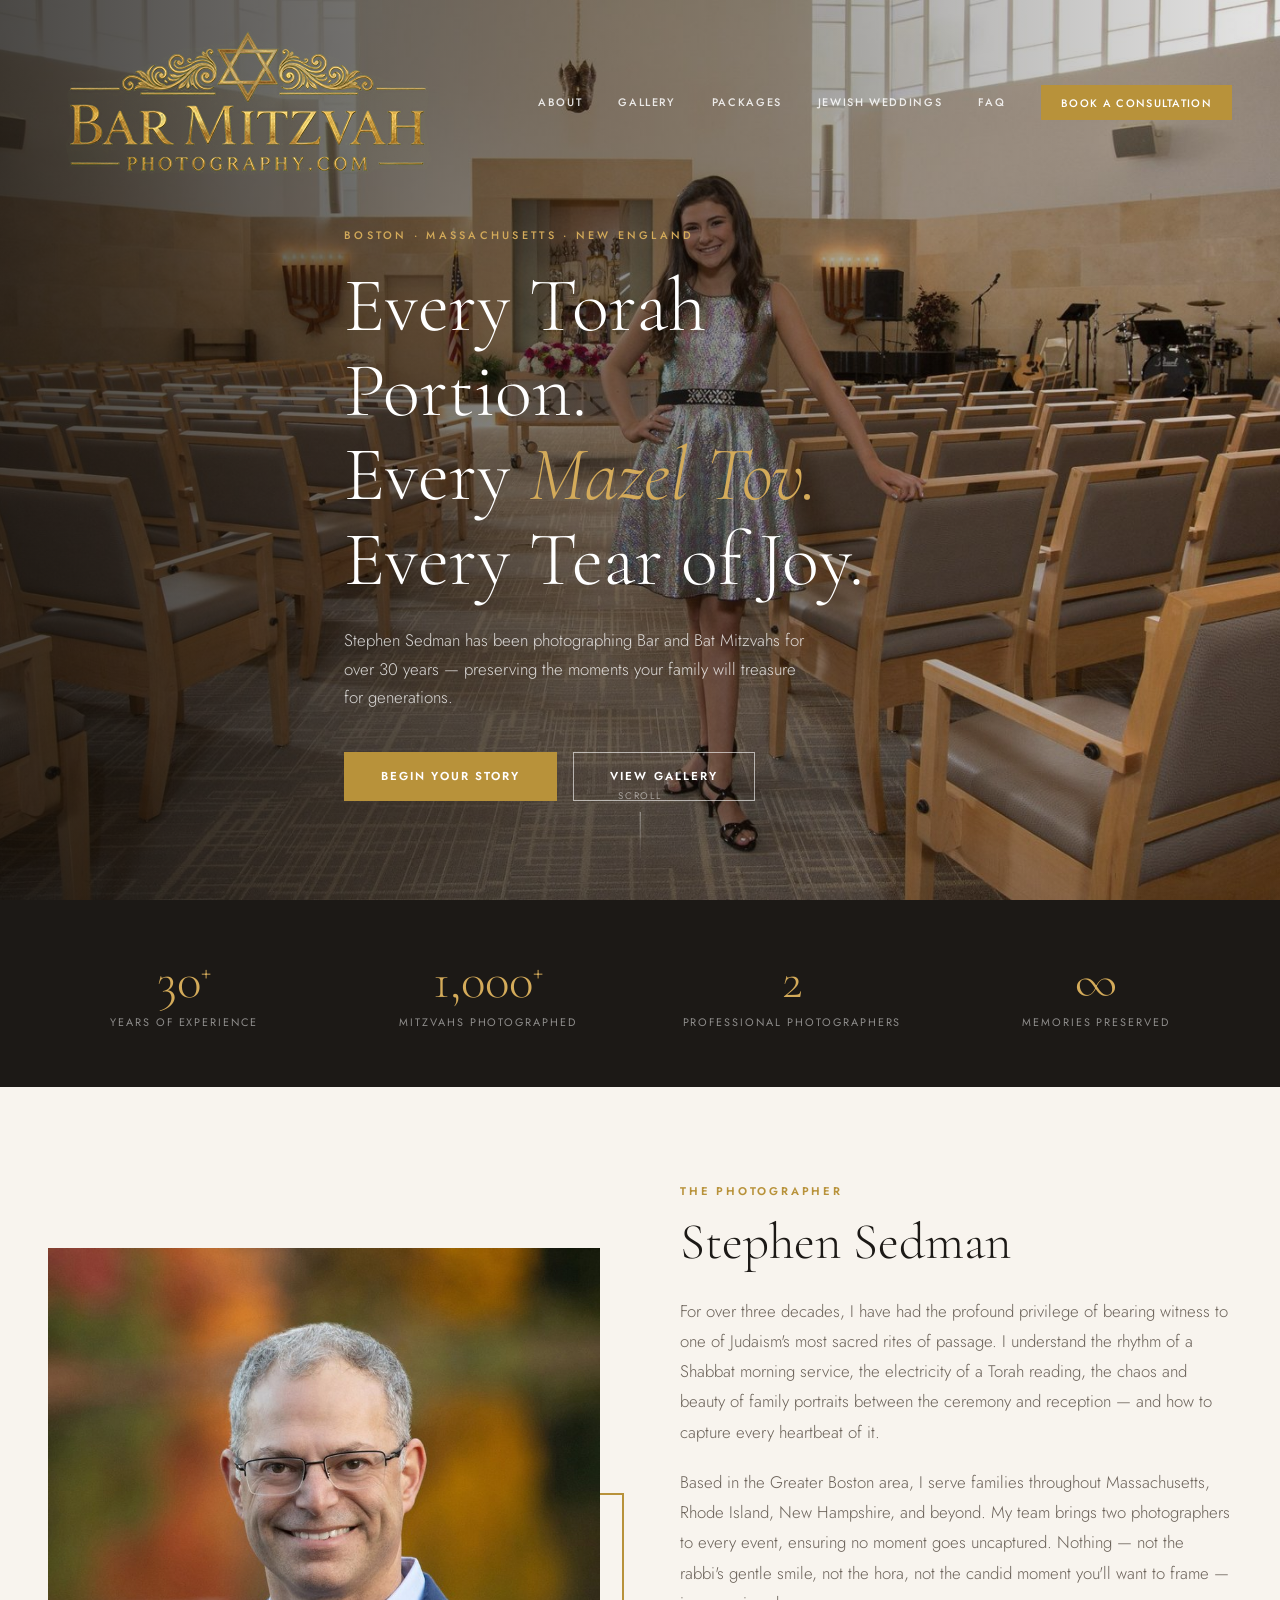
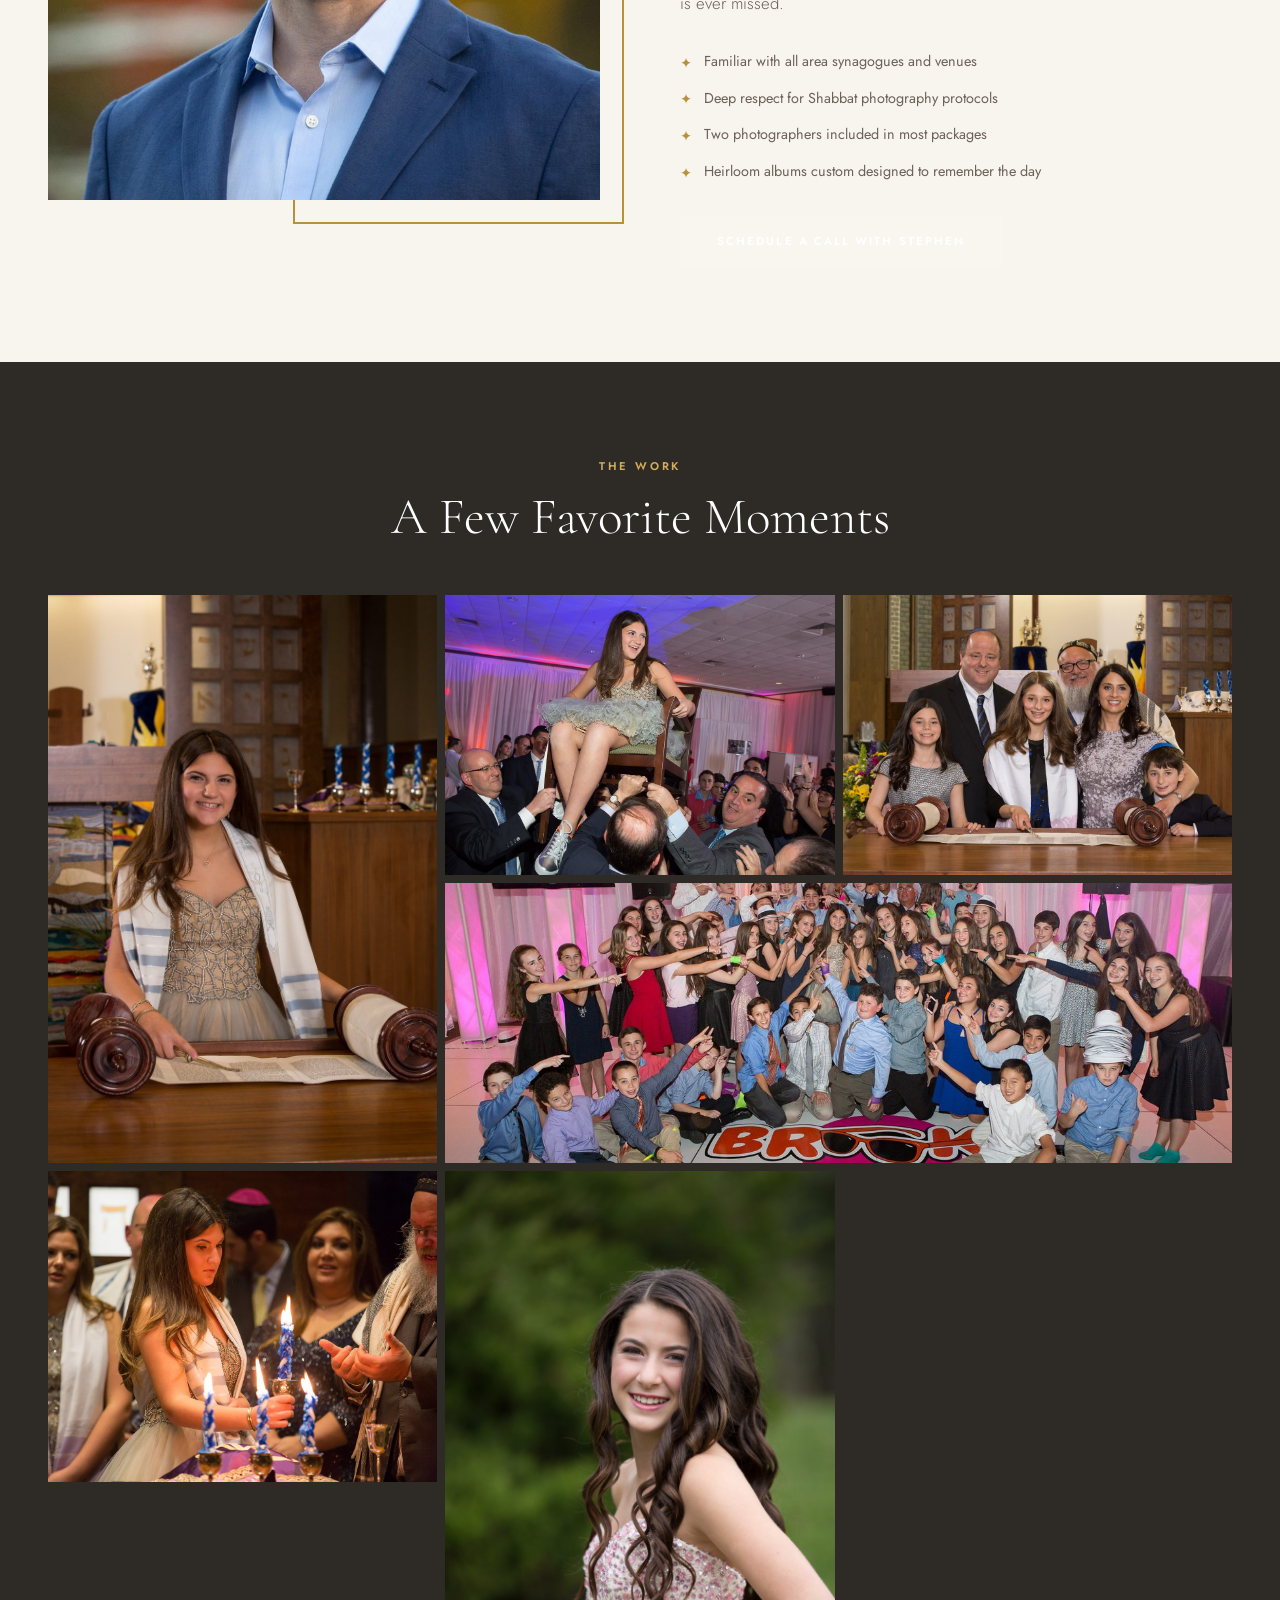
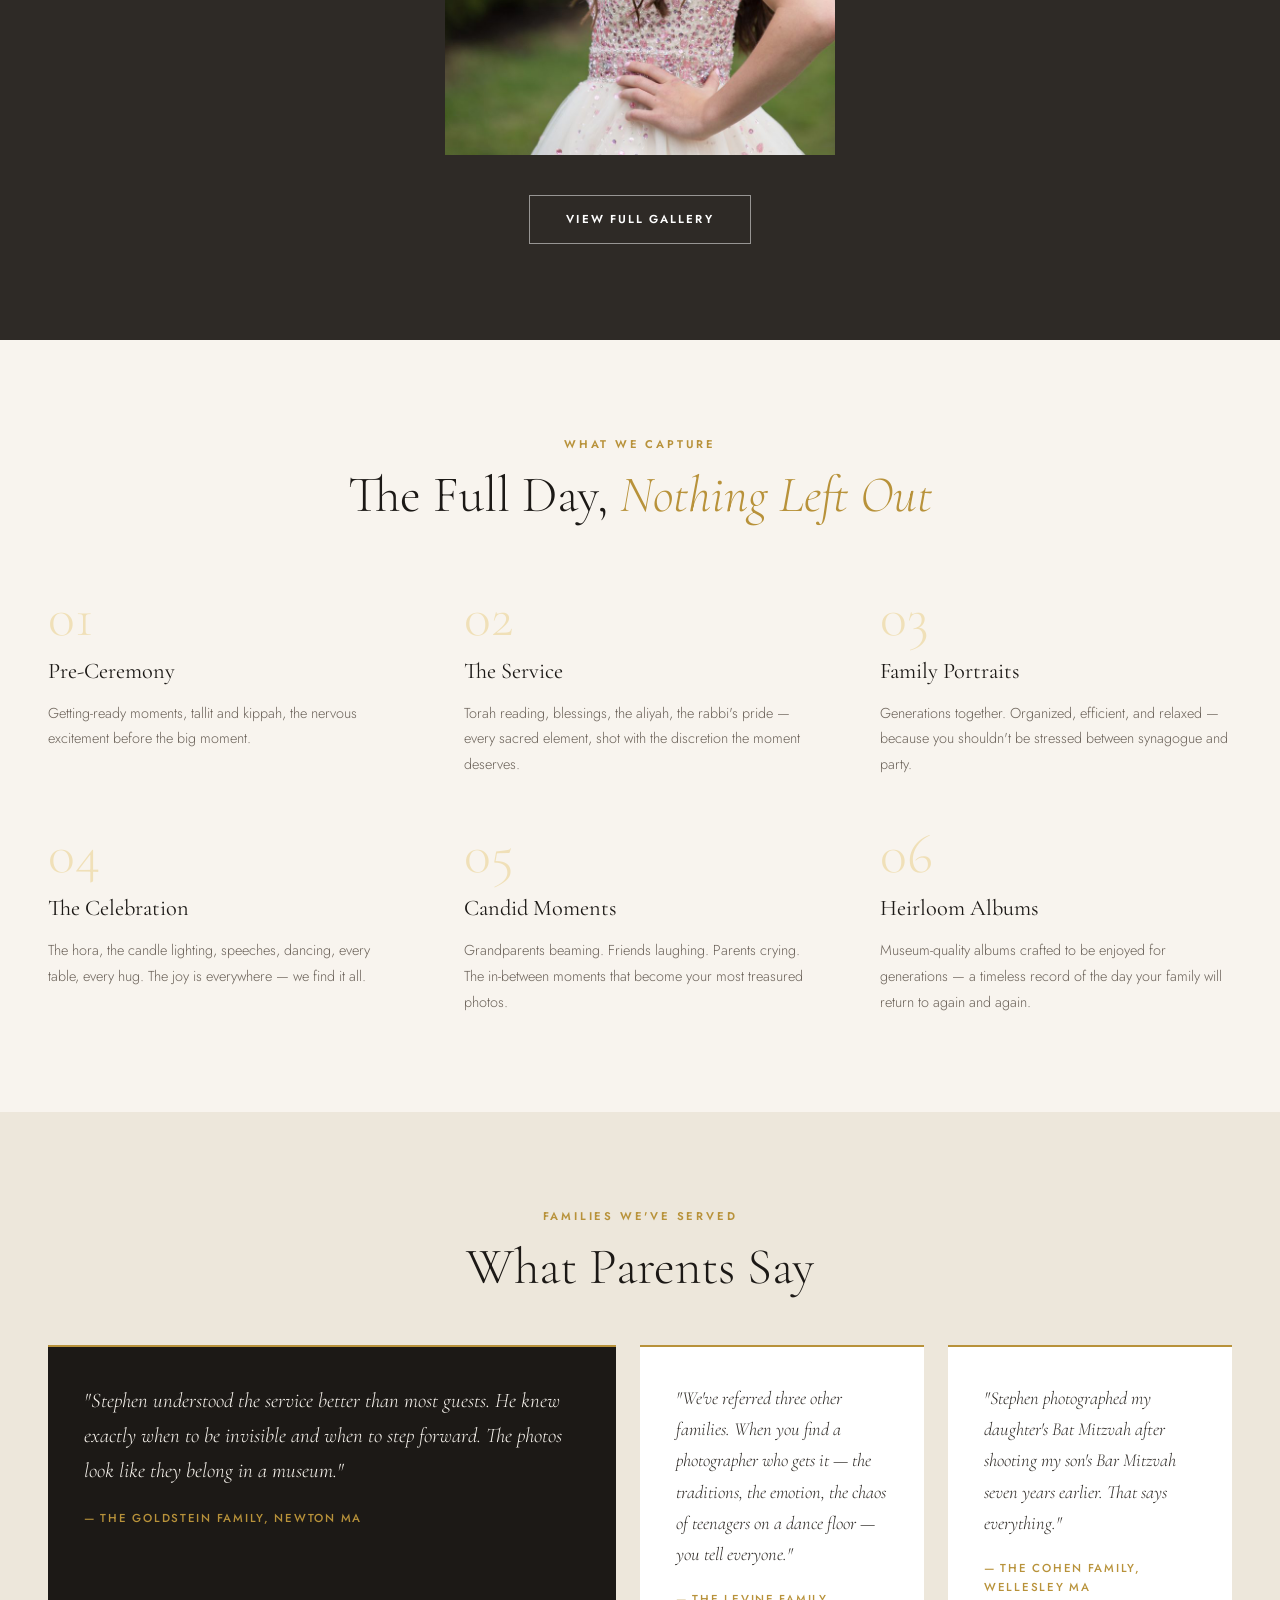
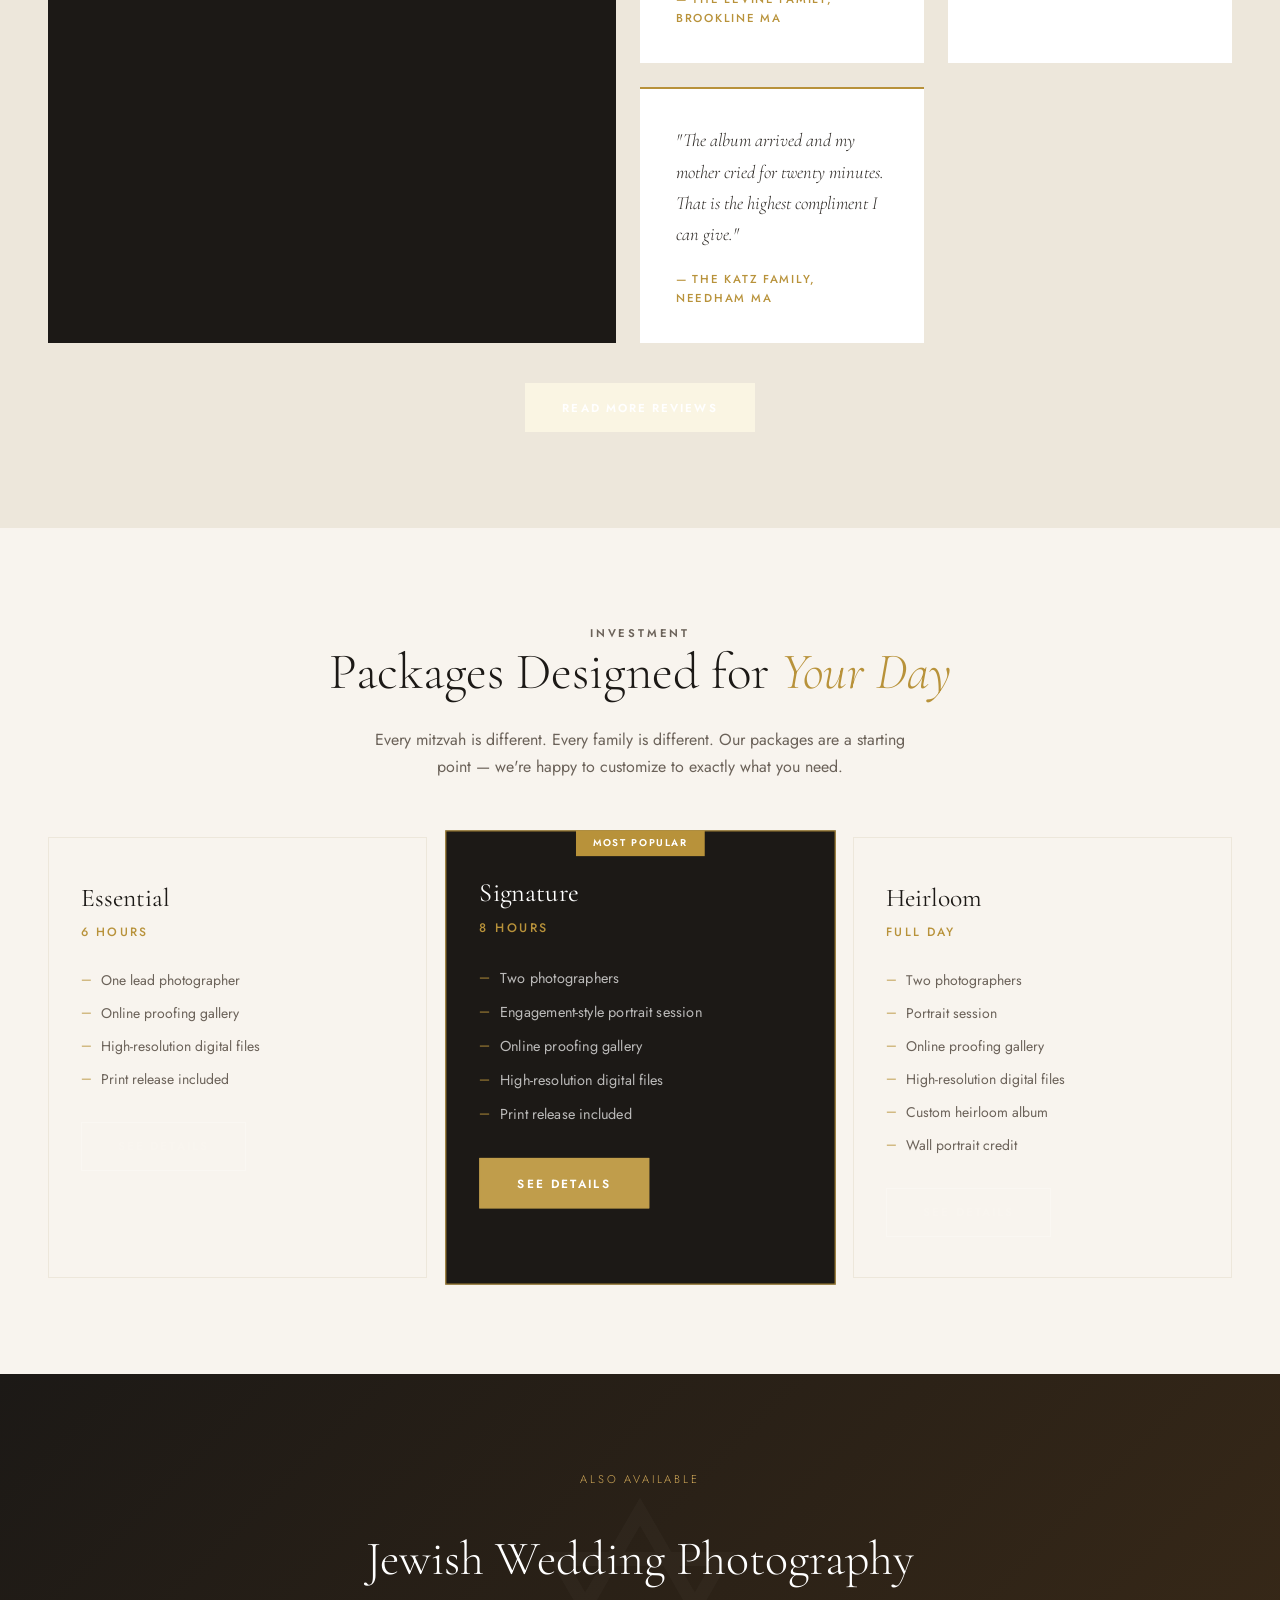
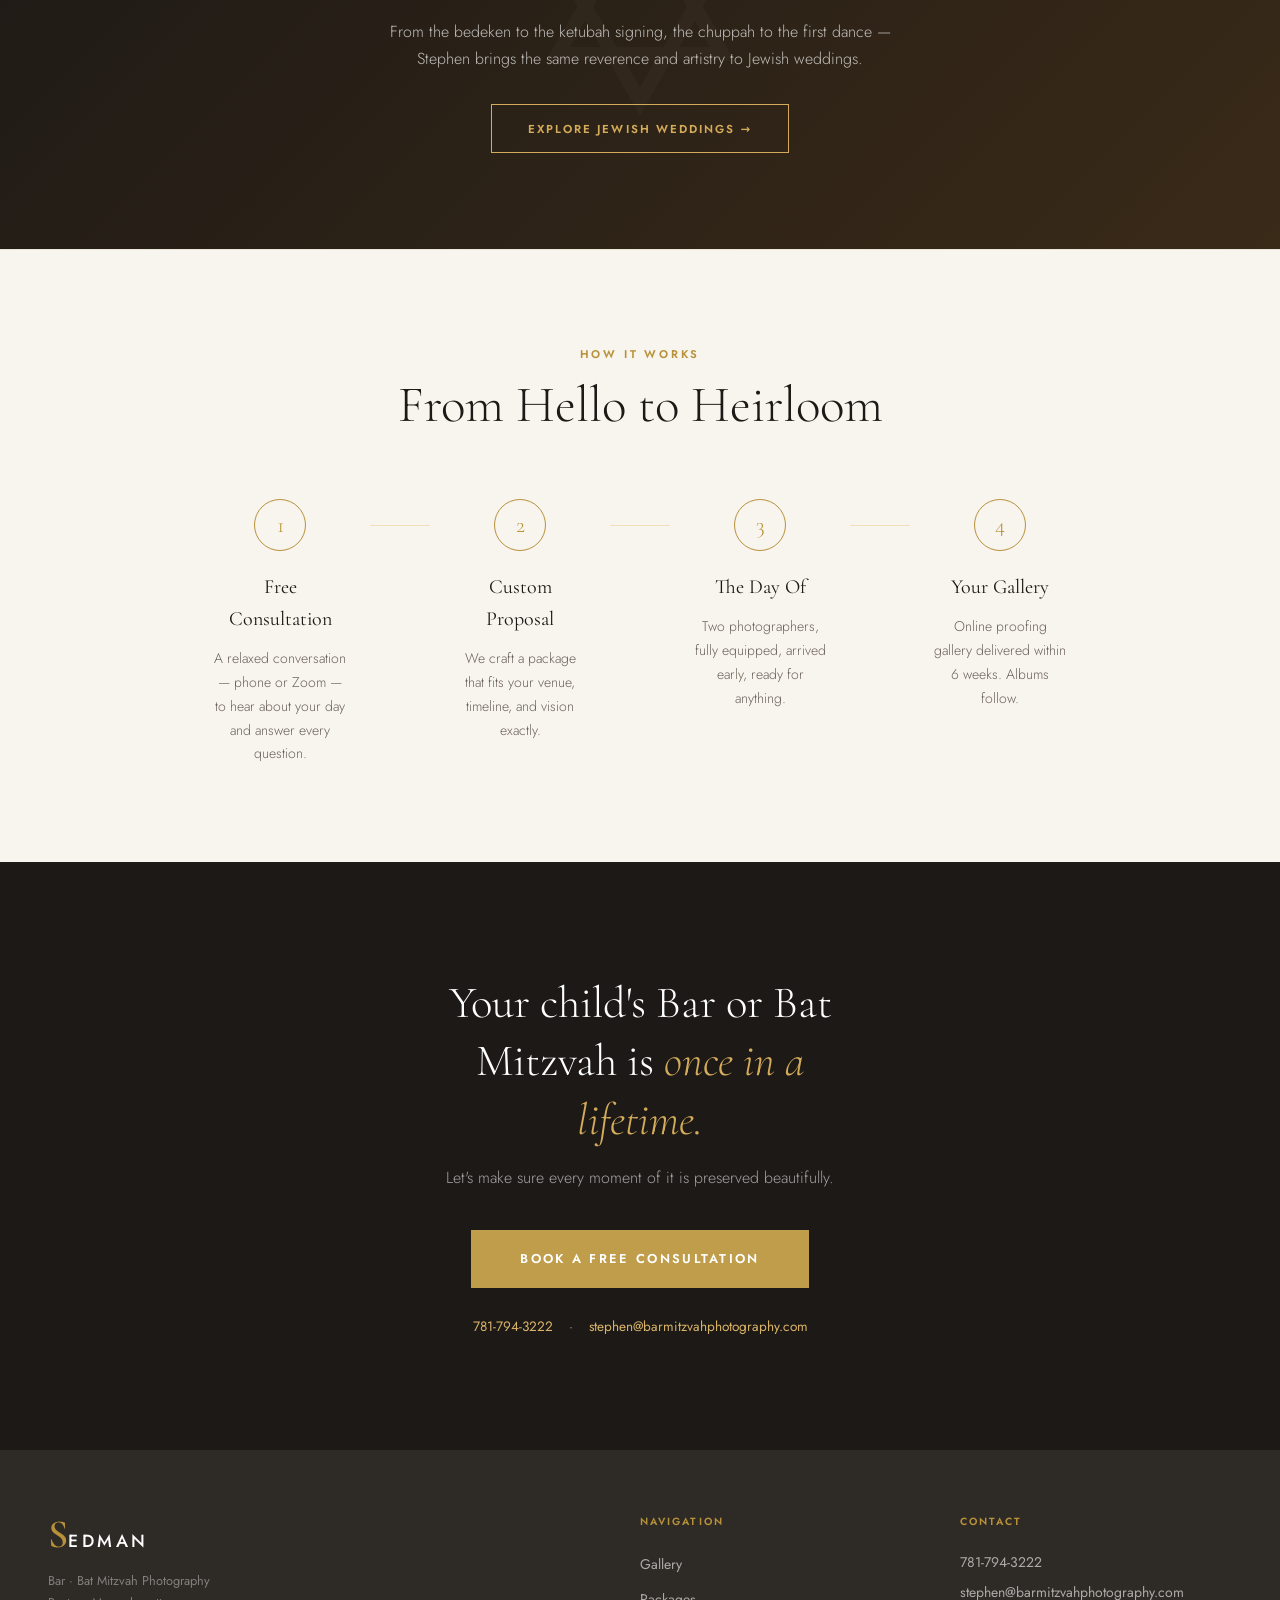
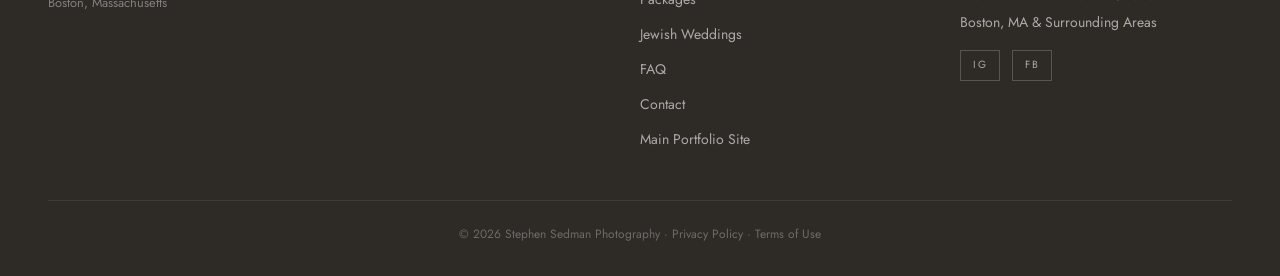
==== index.html @ 4443f8fd "Remove Mitzvah + Wedding package mention" ====
<!DOCTYPE html>
<html lang="en">
<head>
  <meta charset="UTF-8" />
  <meta name="viewport" content="width=device-width, initial-scale=1.0" />
  <title>Bar & Bat Mitzvah Photographer Boston | Sedman Photography</title>
  <meta name="description" content="Award-winning Bar & Bat Mitzvah photographer serving Boston, MA and surrounding areas. 30+ years of experience capturing your family's most sacred milestone." />
  <link rel="preconnect" href="https://fonts.googleapis.com" />
  <link rel="preconnect" href="https://fonts.gstatic.com" crossorigin />
  <link href="https://fonts.googleapis.com/css2?family=Cormorant+Garamond:ital,wght@0,300;0,400;0,600;1,300;1,400&family=Jost:wght@300;400;500;600&display=swap" rel="stylesheet" />
  <link rel="stylesheet" href="styles/main.css" />
</head>
<body>

  <!-- NAV -->
  <nav class="nav" id="nav">
    <a href="/" class="nav-logo">
      <img src="public/images/logo.png" alt="Bar Mitzvah Photography" class="nav-logo-img" />
    </a>
    <button class="nav-toggle" id="navToggle" aria-label="Menu">
      <span></span><span></span><span></span>
    </button>
    <ul class="nav-links" id="navLinks">
      <li><a href="#about">About</a></li>
      <li><a href="gallery.html">Gallery</a></li>
      <li><a href="packages.html">Packages</a></li>
      <li><a href="jewish-weddings.html">Jewish Weddings</a></li>
      <li><a href="faq.html">FAQ</a></li>
      <li><a href="contact.html" class="nav-cta">Book a Consultation</a></li>
    </ul>
  </nav>

  <!-- HERO -->
  <header class="hero">
    <div class="hero-bg">
      <div class="hero-overlay"></div>
      <!-- Placeholder for hero image — swap with actual photography -->
      <img src="public/images/hero.jpg" alt="Bar Mitzvah Photography" style="width:100%;height:100%;object-fit:cover;object-position:center top;position:absolute;top:0;left:0;" />
    </div>
    <div class="hero-content">
      <p class="hero-eyebrow">Boston · Massachusetts · New England</p>
      <h1 class="hero-headline">
        Every Torah Portion.<br />
        Every <em>Mazel Tov.</em><br />
        Every Tear of Joy.
      </h1>
      <p class="hero-sub">Stephen Sedman has been photographing Bar and Bat Mitzvahs for over 30 years — preserving the moments your family will treasure for generations.</p>
      <div class="hero-ctas">
        <a href="contact.html" class="btn btn-primary">Begin Your Story</a>
        <a href="gallery.html" class="btn btn-ghost">View Gallery</a>
      </div>
    </div>
    <div class="hero-scroll">
      <span>Scroll</span>
      <div class="hero-scroll-line"></div>
    </div>
  </header>

  <!-- INTRO STATS -->
  <section class="stats">
    <div class="stats-grid">
      <div class="stat">
        <span class="stat-num">30<sup>+</sup></span>
        <span class="stat-label">Years of Experience</span>
      </div>
      <div class="stat">
        <span class="stat-num">1,000<sup>+</sup></span>
        <span class="stat-label">Mitzvahs Photographed</span>
      </div>
      <div class="stat">
        <span class="stat-num">2</span>
        <span class="stat-label">Professional Photographers</span>
      </div>
      <div class="stat">
        <span class="stat-num">∞</span>
        <span class="stat-label">Memories Preserved</span>
      </div>
    </div>
  </section>

  <!-- ABOUT STEPHEN -->
  <section class="about" id="about">
    <div class="about-image">
      <div class="about-img-box">
        <!-- Replace with real portrait of Stephen -->
        <img src="public/images/stephen.jpg" alt="Stephen Sedman" style="width:100%;height:100%;object-fit:cover;" />
        <div class="about-img-accent"></div>
      </div>
    </div>
    <div class="about-text">
      <p class="section-eyebrow">The Photographer</p>
      <h2 class="section-title">Stephen Sedman</h2>
      <p class="about-body">For over three decades, I have had the profound privilege of bearing witness to one of Judaism's most sacred rites of passage. I understand the rhythm of a Shabbat morning service, the electricity of a Torah reading, the chaos and beauty of family portraits between the ceremony and reception — and how to capture every heartbeat of it.</p>
      <p class="about-body">Based in the Greater Boston area, I serve families throughout Massachusetts, Rhode Island, New Hampshire, and beyond. My team brings two photographers to every event, ensuring no moment goes uncaptured. Nothing — not the rabbi's gentle smile, not the hora, not the candid moment you'll want to frame — is ever missed.</p>
      <div class="about-credentials">
        <div class="credential">
          <span class="cred-icon">✦</span>
          <span>Familiar with all area synagogues and venues</span>
        </div>
        <div class="credential">
          <span class="cred-icon">✦</span>
          <span>Deep respect for Shabbat photography protocols</span>
        </div>
        <div class="credential">
          <span class="cred-icon">✦</span>
          <span>Two photographers included in most packages</span>
        </div>
        <div class="credential">
          <span class="cred-icon">✦</span>
          <span>Heirloom albums custom designed to remember the day</span>
        </div>
      </div>
      <a href="contact.html" class="btn btn-dark">Schedule a Call with Stephen</a>
    </div>
  </section>

  <!-- GALLERY PREVIEW -->
  <section class="gallery-preview">
    <div class="gallery-header">
      <p class="section-eyebrow">The Work</p>
      <h2 class="section-title">A Few Favorite Moments</h2>
    </div>
    <div class="gallery-grid">
      <!-- Each cell would have a real photo; these are styled placeholders -->
      <div class="gallery-cell tall">
        <img src="public/images/gallery/bat-mitzvah-torah.jpg" alt="Torah Reading" style="width:100%;height:100%;object-fit:cover">
        <div class="gallery-caption">The Torah Reading</div>
      </div>
      <div class="gallery-cell">
        <img src="public/images/gallery/hora-chair.jpg" alt="The Hora" style="width:100%;height:100%;object-fit:cover">
        <div class="gallery-caption">The Hora</div>
      </div>
      <div class="gallery-cell">
        <img src="public/images/gallery/family-bimah.jpg" alt="Family Portraits" style="width:100%;height:100%;object-fit:cover">
        <div class="gallery-caption">Family Portraits</div>
      </div>
      <div class="gallery-cell wide">
        <img src="public/images/gallery/reception-friends.jpg" alt="The Celebration" style="width:100%;height:100%;object-fit:cover">
        <div class="gallery-caption">The Celebration</div>
      </div>
      <div class="gallery-cell">
        <img src="public/images/gallery/candle-lighting.jpg" alt="Candid Joy" style="width:100%;height:100%;object-fit:cover">
        <div class="gallery-caption">Candid Joy</div>
      </div>
      <div class="gallery-cell tall">
        <img src="public/images/gallery/portrait-bat-mitzvah.jpg" alt="Portrait Session" style="width:100%;height:100%;object-fit:cover">
        <div class="gallery-caption">The Portrait Session</div>
      </div>
    </div>
    <div class="gallery-footer">
      <a href="gallery.html" class="btn btn-outline">View Full Gallery</a>
    </div>
  </section>

  <!-- WHAT WE COVER -->
  <section class="coverage">
    <div class="coverage-intro">
      <p class="section-eyebrow">What We Capture</p>
      <h2 class="section-title">The Full Day, <em>Nothing Left Out</em></h2>
    </div>
    <div class="coverage-grid">
      <div class="coverage-item">
        <div class="coverage-num">01</div>
        <h3>Pre-Ceremony</h3>
        <p>Getting-ready moments, tallit and kippah, the nervous excitement before the big moment.</p>
      </div>
      <div class="coverage-item">
        <div class="coverage-num">02</div>
        <h3>The Service</h3>
        <p>Torah reading, blessings, the aliyah, the rabbi's pride — every sacred element, shot with the discretion the moment deserves.</p>
      </div>
      <div class="coverage-item">
        <div class="coverage-num">03</div>
        <h3>Family Portraits</h3>
        <p>Generations together. Organized, efficient, and relaxed — because you shouldn't be stressed between synagogue and party.</p>
      </div>
      <div class="coverage-item">
        <div class="coverage-num">04</div>
        <h3>The Celebration</h3>
        <p>The hora, the candle lighting, speeches, dancing, every table, every hug. The joy is everywhere — we find it all.</p>
      </div>
      <div class="coverage-item">
        <div class="coverage-num">05</div>
        <h3>Candid Moments</h3>
        <p>Grandparents beaming. Friends laughing. Parents crying. The in-between moments that become your most treasured photos.</p>
      </div>
      <div class="coverage-item">
        <div class="coverage-num">06</div>
        <h3>Heirloom Albums</h3>
        <p>Museum-quality albums crafted to be enjoyed for generations — a timeless record of the day your family will return to again and again.</p>
      </div>
    </div>
  </section>

  <!-- TESTIMONIALS -->
  <section class="testimonials">
    <div class="testimonials-inner">
      <p class="section-eyebrow">Families We've Served</p>
      <h2 class="section-title">What Parents Say</h2>
      <div class="testimonials-grid">
        <blockquote class="testimonial featured">
          <p>"Stephen understood the service better than most guests. He knew exactly when to be invisible and when to step forward. The photos look like they belong in a museum."</p>
          <footer>— The Goldstein Family, Newton MA</footer>
        </blockquote>
        <blockquote class="testimonial">
          <p>"We've referred three other families. When you find a photographer who gets it — the traditions, the emotion, the chaos of teenagers on a dance floor — you tell everyone."</p>
          <footer>— The Levine Family, Brookline MA</footer>
        </blockquote>
        <blockquote class="testimonial">
          <p>"Stephen photographed my daughter's Bat Mitzvah after shooting my son's Bar Mitzvah seven years earlier. That says everything."</p>
          <footer>— The Cohen Family, Wellesley MA</footer>
        </blockquote>
        <blockquote class="testimonial">
          <p>"The album arrived and my mother cried for twenty minutes. That is the highest compliment I can give."</p>
          <footer>— The Katz Family, Needham MA</footer>
        </blockquote>
      </div>
      <a href="contact.html" class="btn btn-primary" style="margin-top:2.5rem">Read More Reviews</a>
    </div>
  </section>

  <!-- PACKAGES TEASER -->
  <section class="packages-teaser">
    <div class="packages-intro">
      <p class="section-eyebrow">Investment</p>
      <h2 class="section-title">Packages Designed for <em>Your Day</em></h2>
      <p>Every mitzvah is different. Every family is different. Our packages are a starting point — we're happy to customize to exactly what you need.</p>
    </div>
    <div class="packages-cards">
      <div class="package-card">
        <div class="pkg-label">Essential</div>
        <div class="pkg-hours">6 Hours</div>
        <ul class="pkg-features">
          <li>One lead photographer</li>
          <li>Online proofing gallery</li>
          <li>High-resolution digital files</li>
          <li>Print release included</li>
        </ul>
        <a href="packages.html" class="btn btn-outline-dark">See Details</a>
      </div>
      <div class="package-card featured">
        <div class="pkg-badge">Most Popular</div>
        <div class="pkg-label">Signature</div>
        <div class="pkg-hours">8 Hours</div>
        <ul class="pkg-features">
          <li>Two photographers</li>
          <li>Engagement-style portrait session</li>
          <li>Online proofing gallery</li>
          <li>High-resolution digital files</li>
          <li>Print release included</li>
        </ul>
        <a href="packages.html" class="btn btn-primary">See Details</a>
      </div>
      <div class="package-card">
        <div class="pkg-label">Heirloom</div>
        <div class="pkg-hours">Full Day</div>
        <ul class="pkg-features">
          <li>Two photographers</li>
          <li>Portrait session</li>
          <li>Online proofing gallery</li>
          <li>High-resolution digital files</li>
          <li>Custom heirloom album</li>
          <li>Wall portrait credit</li>
        </ul>
        <a href="packages.html" class="btn btn-outline-dark">See Details</a>
      </div>
    </div>
  </section>

  <!-- JEWISH WEDDINGS CTA -->
  <section class="jewish-weddings-cta">
    <div class="jw-content">
      <p class="section-eyebrow" style="color: var(--gold-light)">Also Available</p>
      <h2>Jewish Wedding Photography</h2>
      <p>From the bedeken to the ketubah signing, the chuppah to the first dance — Stephen brings the same reverence and artistry to Jewish weddings.</p>
      <a href="jewish-weddings.html" class="btn btn-ghost-gold">Explore Jewish Weddings →</a>
    </div>
  </section>

  <!-- PROCESS -->
  <section class="process">
    <div class="process-intro">
      <p class="section-eyebrow">How It Works</p>
      <h2 class="section-title">From Hello to Heirloom</h2>
    </div>
    <div class="process-steps">
      <div class="process-step">
        <div class="step-num">1</div>
        <h3>Free Consultation</h3>
        <p>A relaxed conversation — phone or Zoom — to hear about your day and answer every question.</p>
      </div>
      <div class="process-line"></div>
      <div class="process-step">
        <div class="step-num">2</div>
        <h3>Custom Proposal</h3>
        <p>We craft a package that fits your venue, timeline, and vision exactly.</p>
      </div>
      <div class="process-line"></div>
      <div class="process-step">
        <div class="step-num">3</div>
        <h3>The Day Of</h3>
        <p>Two photographers, fully equipped, arrived early, ready for anything.</p>
      </div>
      <div class="process-line"></div>
      <div class="process-step">
        <div class="step-num">4</div>
        <h3>Your Gallery</h3>
        <p>Online proofing gallery delivered within 6 weeks. Albums follow.</p>
      </div>
    </div>
  </section>

  <!-- CONTACT CTA -->
  <section class="final-cta">
    <div class="final-cta-inner">
      <h2>Your child's Bar or Bat Mitzvah is <em>once in a lifetime.</em></h2>
      <p>Let's make sure every moment of it is preserved beautifully.</p>
      <a href="contact.html" class="btn btn-primary btn-large">Book a Free Consultation</a>
      <div class="final-contact-info">
        <a href="tel:7817943222">781-794-3222</a>
        <span>·</span>
        <a href="mailto:stephen@barmitzvahphotography.com">stephen@barmitzvahphotography.com</a>
      </div>
    </div>
  </section>

  <!-- FOOTER -->
  <footer class="footer">
    <div class="footer-inner">
      <div class="footer-brand">
        <span class="logo-s">S</span><span class="logo-text">EDMAN</span>
        <p class="footer-tagline">Bar · Bat Mitzvah Photography<br />Boston, Massachusetts</p>
      </div>
      <div class="footer-links">
        <h4>Navigation</h4>
        <ul>
          <li><a href="gallery.html">Gallery</a></li>
          <li><a href="packages.html">Packages</a></li>
          <li><a href="jewish-weddings.html">Jewish Weddings</a></li>
          <li><a href="faq.html">FAQ</a></li>
          <li><a href="contact.html">Contact</a></li>
          <li><a href="https://www.stephensedman.com" target="_blank">Main Portfolio Site</a></li>
        </ul>
      </div>
      <div class="footer-contact">
        <h4>Contact</h4>
        <p><a href="tel:7817943222">781-794-3222</a></p>
        <p><a href="mailto:stephen@barmitzvahphotography.com">stephen@barmitzvahphotography.com</a></p>
        <p>Boston, MA &amp; Surrounding Areas</p>
        <div class="footer-social">
          <a href="#" aria-label="Instagram">IG</a>
          <a href="#" aria-label="Facebook">FB</a>
        </div>
      </div>
    </div>
    <div class="footer-bottom">
      <p>© 2026 Stephen Sedman Photography · <a href="privacy.html">Privacy Policy</a> · <a href="terms.html">Terms of Use</a></p>
    </div>
  </footer>

  <script src="scripts/main.js"></script>
</body>
</html>
---- styles/main.css ----
/* =============================================
   SEDMAN BAR MITZVAH PHOTOGRAPHY
   Aesthetic: Refined luxury editorial — warm cream,
   deep charcoal, gold accents, Cormorant Garamond
   ============================================= */

:root {
  --cream: #f8f4ee;
  --cream-dark: #ede7db;
  --charcoal: #1c1916;
  --charcoal-mid: #2e2a26;
  --charcoal-light: #4a453f;
  --gold: #b8923a;
  --gold-light: #d4ab5a;
  --gold-pale: #f0e0b8;
  --text: #2e2a26;
  --text-light: #6b6259;
  --white: #ffffff;
  --font-display: 'Cormorant Garamond', Georgia, serif;
  --font-body: 'Jost', system-ui, sans-serif;
  --max-w: 1280px;
  --radius: 2px;
  --transition: 0.35s cubic-bezier(0.25, 0.46, 0.45, 0.94);
}

*, *::before, *::after { box-sizing: border-box; margin: 0; padding: 0; }

html { scroll-behavior: smooth; font-size: 16px; }

body {
  font-family: var(--font-body);
  background: var(--cream);
  color: var(--text);
  overflow-x: hidden;
  line-height: 1.6;
}

img { display: block; max-width: 100%; }
a { color: inherit; text-decoration: none;   mix-blend-mode: screen;
}
ul { list-style: none; }

/* ---- TYPOGRAPHY ---- */
.section-eyebrow {
  font-family: var(--font-body);
  font-size: 0.7rem;
  font-weight: 600;
  letter-spacing: 0.25em;
  text-transform: uppercase;
  color: var(--gold);
  margin-bottom: 0.75rem;
}

.section-title {
  font-family: var(--font-display);
  font-size: clamp(2rem, 4vw, 3.5rem);
  font-weight: 300;
  line-height: 1.15;
  color: var(--charcoal);
  margin-bottom: 1.5rem;
}

.section-title em {
  font-style: italic;
  color: var(--gold);
}

/* ---- BUTTONS ---- */
.btn {
  display: inline-block;
  font-family: var(--font-body);
  font-size: 0.72rem;
  font-weight: 600;
  letter-spacing: 0.18em;
  text-transform: uppercase;
  padding: 0.9rem 2.25rem;
  border: 1.5px solid transparent;
  cursor: pointer;
  transition: var(--transition);
  text-align: center;
}

.btn-primary {
  background: var(--gold);
  color: var(--white);
  border-color: var(--gold);
}
.btn-primary:hover { background: var(--charcoal); border-color: var(--charcoal); }

.btn-ghost {
  background: transparent;
  color: var(--white);
  border-color: rgba(255,255,255,0.6);
}
.btn-ghost:hover { background: var(--white); color: var(--charcoal); border-color: var(--white); }

.btn-ghost-gold {
  background: transparent;
  color: var(--gold-light);
  border-color: var(--gold-light);
}
.btn-ghost-gold:hover { background: var(--gold-light); color: var(--charcoal); }

.btn-outline {
  background: transparent;
  color: var(--charcoal);
  border-color: var(--charcoal);
}
.btn-outline:hover { background: var(--charcoal); color: var(--white); }

.btn-outline-dark {
  background: transparent;
  color: var(--charcoal);
  border-color: var(--charcoal-light);
}
.btn-outline-dark:hover { background: var(--charcoal); color: var(--white); }

.btn-dark {
  background: var(--charcoal);
  color: var(--white);
  border-color: var(--charcoal);
}
.btn-dark:hover { background: var(--gold); border-color: var(--gold); }

.btn-large { padding: 1.1rem 3rem; font-size: 0.8rem; }

/* ---- NAV ---- */
.nav {
  position: fixed;
  top: 0; left: 0; right: 0;
  z-index: 1000;
  display: flex;
  align-items: center;
  justify-content: space-between;
  padding: 1.25rem 3rem;
  background: transparent;
  transition: background 0.4s ease, padding 0.3s ease;
}

.nav.scrolled {
  background: rgba(28, 25, 22, 0.97);
  backdrop-filter: blur(8px);
  padding: 0.9rem 3rem;
}

.nav-logo {
  display: flex;
  align-items: baseline;
  gap: 0.4rem;
  flex-direction: column;
}

.logo-s {
  font-family: var(--font-display);
  font-size: 2rem;
  font-weight: 600;
  color: var(--gold);
  line-height: 1;
  display: inline;
}

.logo-text {
  font-family: var(--font-body);
  font-size: 1rem;
  font-weight: 500;
  letter-spacing: 0.2em;
  color: var(--white);
  line-height: 1;
}

.logo-sub {
  display: block;
  font-size: 0.58rem;
  letter-spacing: 0.2em;
  color: var(--gold-light);
  text-transform: uppercase;
  font-family: var(--font-body);
  font-weight: 400;
  margin-top: 0.15rem;
}

.nav-links {
  display: flex;
  align-items: center;
  gap: 2.25rem;
}

.nav-links a {
  font-size: 0.68rem;
  font-weight: 500;
  letter-spacing: 0.15em;
  text-transform: uppercase;
  color: rgba(255,255,255,0.85);
  transition: color 0.2s;
}

.nav-links a:hover { color: var(--gold-light); }

.nav-links .nav-cta {
  background: var(--gold);
  color: var(--white);
  padding: 0.6rem 1.25rem;
  letter-spacing: 0.12em;
}
.nav-links .nav-cta:hover { background: var(--gold-light); color: var(--charcoal); }

.nav-toggle {
  display: none;
  flex-direction: column;
  gap: 5px;
  background: none;
  border: none;
  cursor: pointer;
  padding: 4px;
}
.nav-toggle span {
  display: block;
  width: 24px;
  height: 1.5px;
  background: var(--white);
  transition: var(--transition);
}

/* ---- HERO ---- */
.hero {
  position: relative;
  min-height: 100vh;
  display: flex;
  align-items: center;
  overflow: hidden;
}

.hero-bg {
  position: absolute;
  inset: 0;
}

.hero-img-placeholder {
  width: 100%;
  height: 100%;
  background-image: url("public/images/hero.jpg");
  background-size: cover;
  background-position: center top;
}

.hero-overlay {
  position: absolute;
  inset: 0;
  background: linear-gradient(
    to right,
    rgba(15, 12, 8, 0.75) 0%,
    rgba(15, 12, 8, 0.4) 60%,
    rgba(15, 12, 8, 0.1) 100%
  );
  z-index: 1;
}

.hero-content {
  position: relative;
  z-index: 2;
  max-width: var(--max-w);
  margin: 0 auto;
  padding: 0 3rem;
  padding-top: 8rem;
}

.hero-eyebrow {
  font-size: 0.68rem;
  letter-spacing: 0.3em;
  text-transform: uppercase;
  color: var(--gold-light);
  font-family: var(--font-body);
  font-weight: 500;
  margin-bottom: 1.25rem;
  opacity: 0;
  animation: fadeUp 0.8s 0.2s ease forwards;
}

.hero-headline {
  font-family: var(--font-display);
  font-size: clamp(2.75rem, 6vw, 5.5rem);
  font-weight: 300;
  line-height: 1.1;
  color: var(--white);
  margin-bottom: 1.5rem;
  max-width: 16ch;
  opacity: 0;
  animation: fadeUp 0.8s 0.4s ease forwards;
}

.hero-headline em {
  font-style: italic;
  color: var(--gold-light);
}

.hero-sub {
  font-size: 1.05rem;
  color: rgba(255,255,255,0.8);
  max-width: 46ch;
  line-height: 1.7;
  margin-bottom: 2.5rem;
  font-weight: 300;
  opacity: 0;
  animation: fadeUp 0.8s 0.6s ease forwards;
}

.hero-ctas {
  display: flex;
  gap: 1rem;
  flex-wrap: wrap;
  opacity: 0;
  animation: fadeUp 0.8s 0.8s ease forwards;
}

.hero-scroll {
  position: absolute;
  bottom: 2.5rem;
  left: 50%;
  transform: translateX(-50%);
  z-index: 2;
  display: flex;
  flex-direction: column;
  align-items: center;
  gap: 0.5rem;
  color: rgba(255,255,255,0.5);
  font-size: 0.6rem;
  letter-spacing: 0.2em;
  text-transform: uppercase;
}

.hero-scroll-line {
  width: 1px;
  height: 48px;
  background: linear-gradient(to bottom, rgba(255,255,255,0.5), transparent);
  animation: scrollPulse 2s ease infinite;
}

@keyframes fadeUp {
  from { opacity: 0; transform: translateY(24px); }
  to   { opacity: 1; transform: translateY(0); }
}

@keyframes scrollPulse {
  0%, 100% { opacity: 0.5; transform: scaleY(1); }
  50% { opacity: 1; transform: scaleY(0.7); }
}

/* ---- STATS ---- */
.stats {
  background: var(--charcoal);
  padding: 3.5rem 3rem;
}

.stats-grid {
  max-width: var(--max-w);
  margin: 0 auto;
  display: grid;
  grid-template-columns: repeat(4, 1fr);
  gap: 2rem;
  text-align: center;
}

.stat-num {
  display: block;
  font-family: var(--font-display);
  font-size: clamp(2.5rem, 4vw, 3.75rem);
  font-weight: 300;
  color: var(--gold-light);
  line-height: 1;
  margin-bottom: 0.4rem;
}

.stat-num sup {
  font-size: 0.5em;
  vertical-align: super;
}

.stat-label {
  display: block;
  font-size: 0.68rem;
  letter-spacing: 0.18em;
  text-transform: uppercase;
  color: rgba(255,255,255,0.5);
  font-weight: 400;
}

/* ---- ABOUT ---- */
.about {
  display: grid;
  grid-template-columns: 1fr 1fr;
  gap: 0;
  max-width: var(--max-w);
  margin: 6rem auto;
  padding: 0 3rem;
  align-items: center;
  gap: 5rem;
}

.about-img-box {
  position: relative;
}

.about-img-placeholder {
  width: 100%;
  aspect-ratio: 3/4;
  background: linear-gradient(135deg, var(--cream-dark) 0%, var(--charcoal-light) 100%);
  /* Replace with: background-image: url('/images/stephen.jpg'); background-size: cover; */
}

.about-img-accent {
  position: absolute;
  bottom: -1.5rem;
  right: -1.5rem;
  width: 60%;
  height: 60%;
  border: 2px solid var(--gold);
  z-index: -1;
}

.about-body {
  font-size: 1.05rem;
  line-height: 1.8;
  color: var(--text-light);
  margin-bottom: 1.25rem;
  font-weight: 300;
}

.about-credentials {
  margin: 2rem 0;
  display: flex;
  flex-direction: column;
  gap: 0.75rem;
}

.credential {
  display: flex;
  align-items: flex-start;
  gap: 0.75rem;
  font-size: 0.9rem;
  color: var(--text-light);
}

.cred-icon {
  color: var(--gold);
  flex-shrink: 0;
  margin-top: 0.1rem;
}

/* ---- GALLERY PREVIEW ---- */
.gallery-preview {
  background: var(--charcoal-mid);
  padding: 6rem 3rem;
}

.gallery-header {
  text-align: center;
  margin-bottom: 3rem;
}

.gallery-header .section-title { color: var(--white); }
.gallery-header .section-eyebrow { color: var(--gold-light); }

.gallery-grid {
  max-width: var(--max-w);
  margin: 0 auto;
  display: grid;
  grid-template-columns: repeat(3, 1fr);
  grid-template-rows: 280px 280px;
  gap: 8px;
}

.gallery-cell {
  position: relative;
  overflow: hidden;
  cursor: pointer;
}

.gallery-cell.tall { grid-row: span 2; }
.gallery-cell.wide { grid-column: span 2; }

.gallery-placeholder {
  width: 100%;
  height: 100%;
  background: linear-gradient(135deg, #3a3028 0%, #5a4a38 50%, #2a2018 100%);
  transition: transform 0.6s ease;
  /* Replace with actual photo background images */
}

.gallery-cell:hover .gallery-placeholder { transform: scale(1.04); }

.gallery-caption {
  position: absolute;
  bottom: 0; left: 0; right: 0;
  padding: 1.5rem 1rem 1rem;
  background: linear-gradient(transparent, rgba(0,0,0,0.7));
  color: var(--white);
  font-family: var(--font-display);
  font-size: 1.1rem;
  font-style: italic;
  font-weight: 300;
  opacity: 0;
  transform: translateY(8px);
  transition: var(--transition);
}

.gallery-cell:hover .gallery-caption { opacity: 1; transform: translateY(0); }

.gallery-footer {
  text-align: center;
  margin-top: 2.5rem;
}
.gallery-footer .btn-outline { color: var(--white); border-color: rgba(255,255,255,0.5); }
.gallery-footer .btn-outline:hover { background: var(--white); color: var(--charcoal); }

/* ---- COVERAGE ---- */
.coverage {
  padding: 6rem 3rem;
  max-width: var(--max-w);
  margin: 0 auto;
}

.coverage-intro {
  text-align: center;
  margin-bottom: 4rem;
}

.coverage-grid {
  display: grid;
  grid-template-columns: repeat(3, 1fr);
  gap: 3rem 4rem;
}

.coverage-item { position: relative; }

.coverage-num {
  font-family: var(--font-display);
  font-size: 3.5rem;
  font-weight: 300;
  color: var(--gold-pale);
  line-height: 1;
  margin-bottom: 0.5rem;
}

.coverage-item h3 {
  font-family: var(--font-display);
  font-size: 1.4rem;
  font-weight: 400;
  color: var(--charcoal);
  margin-bottom: 0.75rem;
}

.coverage-item p {
  font-size: 0.9rem;
  line-height: 1.8;
  color: var(--text-light);
  font-weight: 300;
}

/* ---- TESTIMONIALS ---- */
.testimonials {
  background: var(--cream-dark);
  padding: 6rem 3rem;
}

.testimonials-inner {
  max-width: var(--max-w);
  margin: 0 auto;
  text-align: center;
}

.testimonials-grid {
  display: grid;
  grid-template-columns: 2fr 1fr 1fr;
  grid-template-rows: auto auto;
  gap: 1.5rem;
  margin-top: 3rem;
  text-align: left;
}

.testimonial {
  background: var(--white);
  padding: 2.25rem;
  border-top: 2px solid var(--gold);
}

.testimonial.featured {
  grid-row: span 2;
  background: var(--charcoal);
  border-top: 2px solid var(--gold);
}

.testimonial p {
  font-family: var(--font-display);
  font-size: 1.15rem;
  font-weight: 300;
  font-style: italic;
  line-height: 1.7;
  color: var(--text);
  margin-bottom: 1.25rem;
}

.testimonial.featured p { color: var(--cream); font-size: 1.3rem; }

.testimonial footer {
  font-size: 0.72rem;
  letter-spacing: 0.15em;
  text-transform: uppercase;
  color: var(--gold);
  font-family: var(--font-body);
  font-weight: 500;
  font-style: normal;
}

/* ---- PACKAGES TEASER ---- */
.packages-teaser {
  padding: 6rem 3rem;
  max-width: var(--max-w);
  margin: 0 auto;
}

.packages-intro {
  text-align: center;
  margin-bottom: 3.5rem;
}

.packages-intro p {
  max-width: 55ch;
  margin: 0 auto;
  color: var(--text-light);
  line-height: 1.7;
}

.packages-cards {
  display: grid;
  grid-template-columns: repeat(3, 1fr);
  gap: 1.5rem;
}

.package-card {
  padding: 2.5rem 2rem;
  border: 1px solid var(--cream-dark);
  position: relative;
  transition: var(--transition);
}

.package-card:hover { border-color: var(--gold); transform: translateY(-4px); }

.package-card.featured {
  background: var(--charcoal);
  border-color: var(--gold);
  transform: scale(1.03);
}

.package-card.featured:hover { transform: scale(1.03) translateY(-4px); }

.pkg-badge {
  position: absolute;
  top: -1px; left: 50%; transform: translateX(-50%);
  background: var(--gold);
  color: var(--white);
  font-size: 0.6rem;
  letter-spacing: 0.15em;
  text-transform: uppercase;
  padding: 0.3rem 1rem;
  font-family: var(--font-body);
  font-weight: 600;
}

.pkg-label {
  font-family: var(--font-display);
  font-size: 1.6rem;
  font-weight: 400;
  color: var(--charcoal);
  margin-bottom: 0.25rem;
}

.package-card.featured .pkg-label { color: var(--white); }

.pkg-hours {
  font-size: 0.75rem;
  letter-spacing: 0.18em;
  text-transform: uppercase;
  color: var(--gold);
  margin-bottom: 1.75rem;
  font-weight: 500;
}

.pkg-features {
  margin-bottom: 2rem;
  display: flex;
  flex-direction: column;
  gap: 0.75rem;
}

.pkg-features li {
  font-size: 0.875rem;
  color: var(--text-light);
  padding-left: 1.25rem;
  position: relative;
  line-height: 1.5;
}

.package-card.featured .pkg-features li { color: rgba(255,255,255,0.7); }

.pkg-features li::before {
  content: '—';
  position: absolute;
  left: 0;
  color: var(--gold);
  font-size: 0.75rem;
}

/* ---- JEWISH WEDDINGS CTA ---- */
.jewish-weddings-cta {
  background: linear-gradient(135deg, var(--charcoal) 0%, #3a2a18 100%);
  padding: 6rem 3rem;
  text-align: center;
  position: relative;
  overflow: hidden;
}

.jewish-weddings-cta::before {
  content: '✡';
  position: absolute;
  top: 50%;
  left: 50%;
  transform: translate(-50%, -50%);
  font-size: 18rem;
  color: rgba(255,255,255,0.025);
  pointer-events: none;
}

.jw-content {
  position: relative;
  z-index: 1;
  max-width: 55ch;
  margin: 0 auto;
}

.jw-content h2 {
  font-family: var(--font-display);
  font-size: clamp(2rem, 4vw, 3rem);
  font-weight: 300;
  color: var(--white);
  margin-bottom: 1.25rem;
}

.jw-content p {
  color: rgba(255,255,255,0.7);
  line-height: 1.7;
  margin-bottom: 2rem;
  font-weight: 300;
}

/* ---- PROCESS ---- */
.process {
  padding: 6rem 3rem;
  background: var(--cream);
  border-top: 1px solid var(--cream-dark);
}

.process-intro {
  text-align: center;
  margin-bottom: 4rem;
}

.process-steps {
  max-width: 900px;
  margin: 0 auto;
  display: flex;
  align-items: flex-start;
  gap: 0;
}

.process-step {
  flex: 1;
  text-align: center;
  padding: 0 1.5rem;
}

.step-num {
  width: 52px;
  height: 52px;
  border-radius: 50%;
  border: 1.5px solid var(--gold);
  display: flex;
  align-items: center;
  justify-content: center;
  font-family: var(--font-display);
  font-size: 1.4rem;
  font-weight: 300;
  color: var(--gold);
  margin: 0 auto 1.25rem;
}

.process-step h3 {
  font-family: var(--font-display);
  font-size: 1.25rem;
  font-weight: 400;
  color: var(--charcoal);
  margin-bottom: 0.75rem;
}

.process-step p {
  font-size: 0.875rem;
  color: var(--text-light);
  line-height: 1.7;
  font-weight: 300;
}

.process-line {
  flex-shrink: 0;
  width: 60px;
  height: 1px;
  background: var(--gold-pale);
  margin-top: 26px; /* aligns with center of circle */
  align-self: flex-start;
}

/* ---- FINAL CTA ---- */
.final-cta {
  background: var(--charcoal);
  padding: 7rem 3rem;
  text-align: center;
}

.final-cta h2 {
  font-family: var(--font-display);
  font-size: clamp(1.8rem, 3.5vw, 3rem);
  font-weight: 300;
  color: var(--white);
  max-width: 22ch;
  margin: 0 auto 1rem;
  line-height: 1.3;
}

.final-cta h2 em { font-style: italic; color: var(--gold-light); }

.final-cta p {
  color: rgba(255,255,255,0.6);
  margin-bottom: 2.5rem;
  font-weight: 300;
}

.final-contact-info {
  margin-top: 1.75rem;
  display: flex;
  justify-content: center;
  gap: 1rem;
  align-items: center;
  font-size: 0.85rem;
  color: rgba(255,255,255,0.5);
}

.final-contact-info a { color: var(--gold-light); }
.final-contact-info a:hover { color: var(--white); }

/* ---- FOOTER ---- */
.footer {
  background: var(--charcoal-mid);
  color: rgba(255,255,255,0.6);
  padding: 4rem 3rem 2rem;
}

.footer-inner {
  max-width: var(--max-w);
  margin: 0 auto;
  display: grid;
  grid-template-columns: 2fr 1fr 1fr;
  gap: 3rem;
  margin-bottom: 3rem;
}

.footer-brand .logo-s { font-size: 2.5rem; }
.footer-brand .logo-text { font-size: 1.1rem; }

.footer-tagline {
  margin-top: 1rem;
  font-size: 0.8rem;
  line-height: 1.7;
  color: rgba(255,255,255,0.4);
}

.footer h4 {
  font-size: 0.65rem;
  letter-spacing: 0.2em;
  text-transform: uppercase;
  color: var(--gold);
  margin-bottom: 1.25rem;
  font-family: var(--font-body);
  font-weight: 600;
}

.footer-links ul { display: flex; flex-direction: column; gap: 0.6rem; }
.footer-links a { font-size: 0.875rem; transition: color 0.2s; }
.footer-links a:hover { color: var(--gold-light); }

.footer-contact p { font-size: 0.875rem; margin-bottom: 0.5rem; }
.footer-contact a { transition: color 0.2s; }
.footer-contact a:hover { color: var(--gold-light); }

.footer-social {
  display: flex;
  gap: 0.75rem;
  margin-top: 1rem;
}

.footer-social a {
  font-size: 0.65rem;
  letter-spacing: 0.15em;
  border: 1px solid rgba(255,255,255,0.2);
  padding: 0.4rem 0.75rem;
  transition: var(--transition);
}

.footer-social a:hover {
  border-color: var(--gold);
  color: var(--gold-light);
}

.footer-bottom {
  max-width: var(--max-w);
  margin: 0 auto;
  border-top: 1px solid rgba(255,255,255,0.08);
  padding-top: 1.5rem;
  font-size: 0.75rem;
  color: rgba(255,255,255,0.3);
  display: flex;
  justify-content: center;
}

.footer-bottom a { transition: color 0.2s; }
.footer-bottom a:hover { color: var(--gold-light); }

/* ---- RESPONSIVE ---- */
@media (max-width: 1024px) {
  .about { grid-template-columns: 1fr; gap: 3rem; }
  .about-img-box { max-width: 480px; }
  .testimonials-grid { grid-template-columns: 1fr 1fr; }
  .testimonial.featured { grid-column: span 2; grid-row: span 1; }
  .packages-cards { gap: 1rem; }
  .package-card.featured { transform: none; }
  .package-card.featured:hover { transform: translateY(-4px); }
  .footer-inner { grid-template-columns: 1fr 1fr; }
  .footer-brand { grid-column: span 2; }
}

@media (max-width: 768px) {
  .nav { padding: 1.25rem 1.5rem; }
  .nav.scrolled { padding: 0.9rem 1.5rem; }
  .nav-links { display: none; flex-direction: column; position: fixed; top: 0; right: 0; bottom: 0; width: 75vw; background: var(--charcoal); padding: 5rem 2rem 2rem; gap: 1.5rem; align-items: flex-start; transform: translateX(100%); transition: transform 0.35s ease; }
  .nav-links.open { display: flex; transform: translateX(0); }
  .nav-toggle { display: flex; }
  .hero-content { padding: 0 1.5rem; padding-top: 8rem; }
  .stats-grid { grid-template-columns: repeat(2, 1fr); }
  .about { padding: 0 1.5rem; }
  .gallery-grid { grid-template-columns: repeat(2, 1fr); grid-template-rows: auto; }
  .gallery-cell.tall { grid-row: span 1; }
  .gallery-cell.wide { grid-column: span 2; }
  .coverage { padding: 4rem 1.5rem; }
  .coverage-grid { grid-template-columns: 1fr 1fr; }
  .testimonials { padding: 4rem 1.5rem; }
  .testimonials-grid { grid-template-columns: 1fr; }
  .testimonial.featured { grid-column: span 1; }
  .packages-teaser { padding: 4rem 1.5rem; }
  .packages-cards { grid-template-columns: 1fr; }
  .process-steps { flex-direction: column; align-items: center; }
  .process-line { width: 1px; height: 40px; margin: 0; }
  .footer-inner { grid-template-columns: 1fr; }
  .footer-brand { grid-column: span 1; }
  .gallery-preview { padding: 4rem 1.5rem; }
  .jewish-weddings-cta { padding: 4rem 1.5rem; }
}
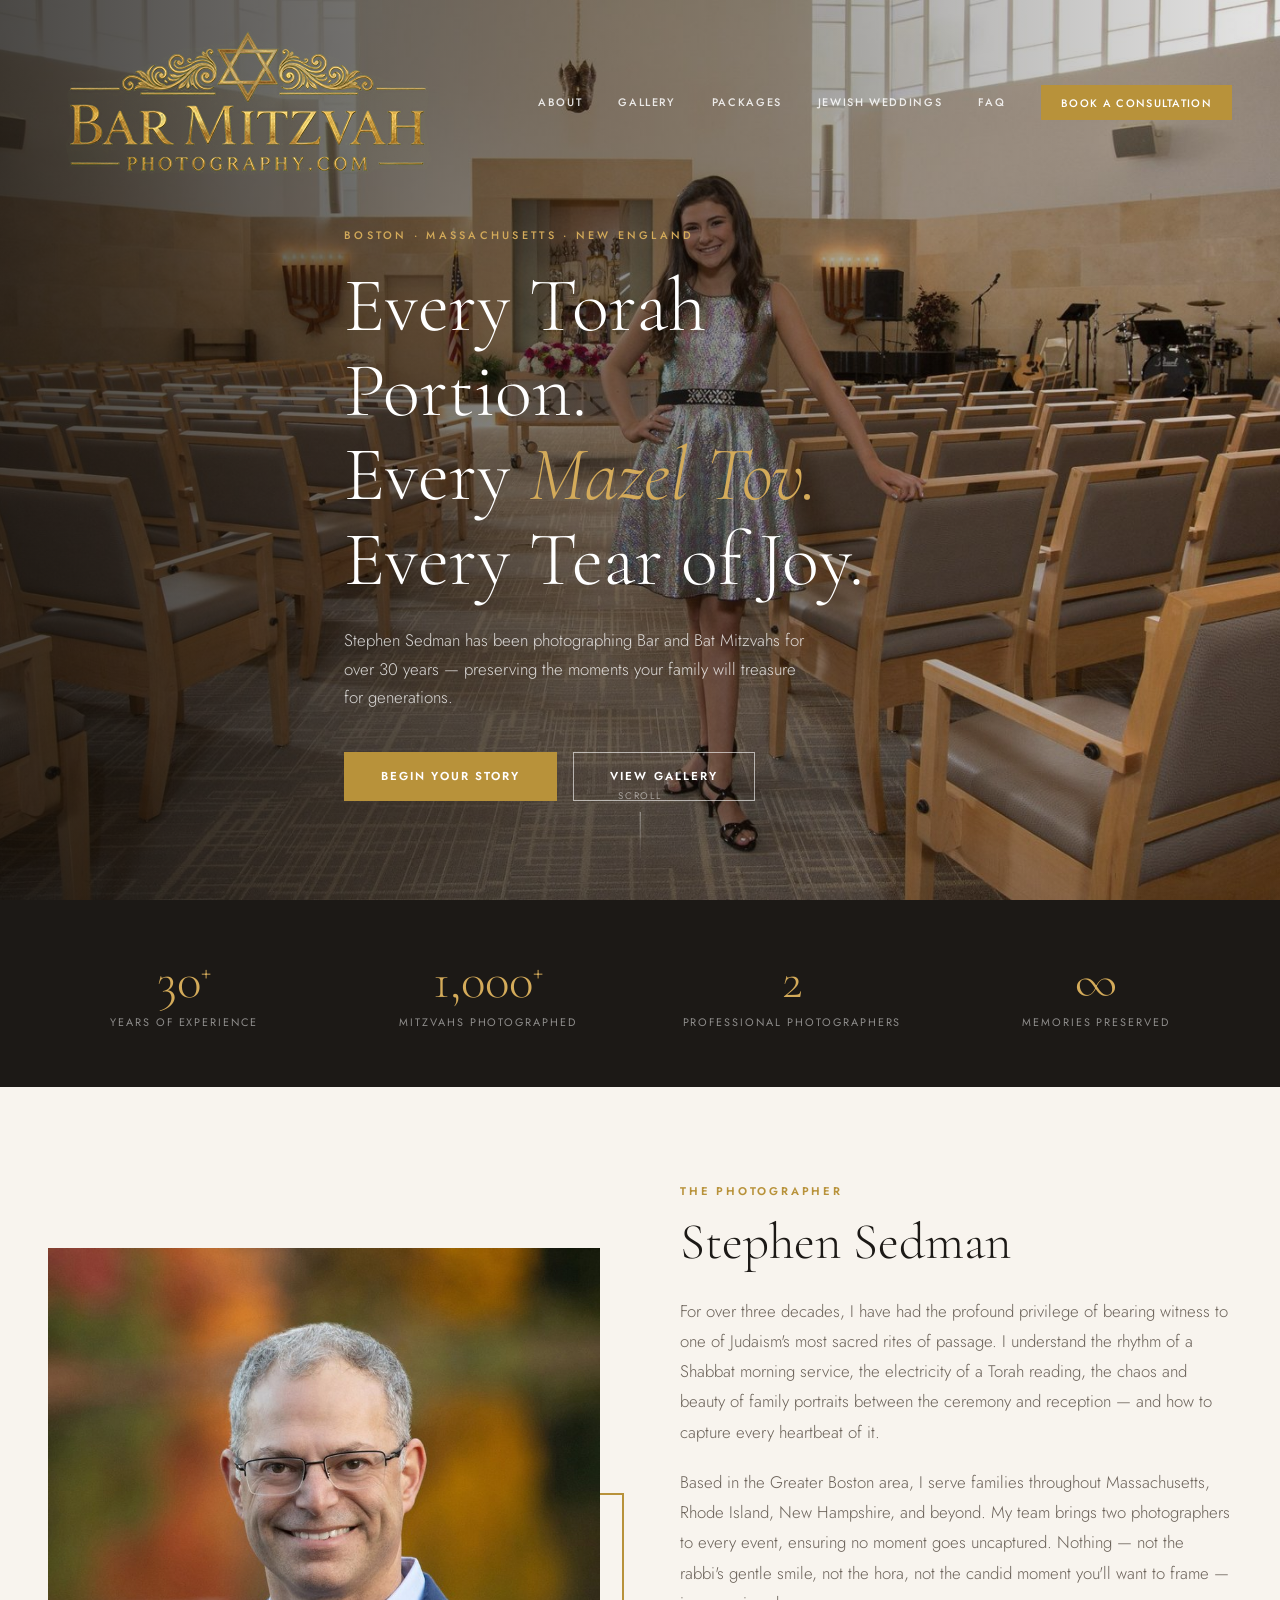
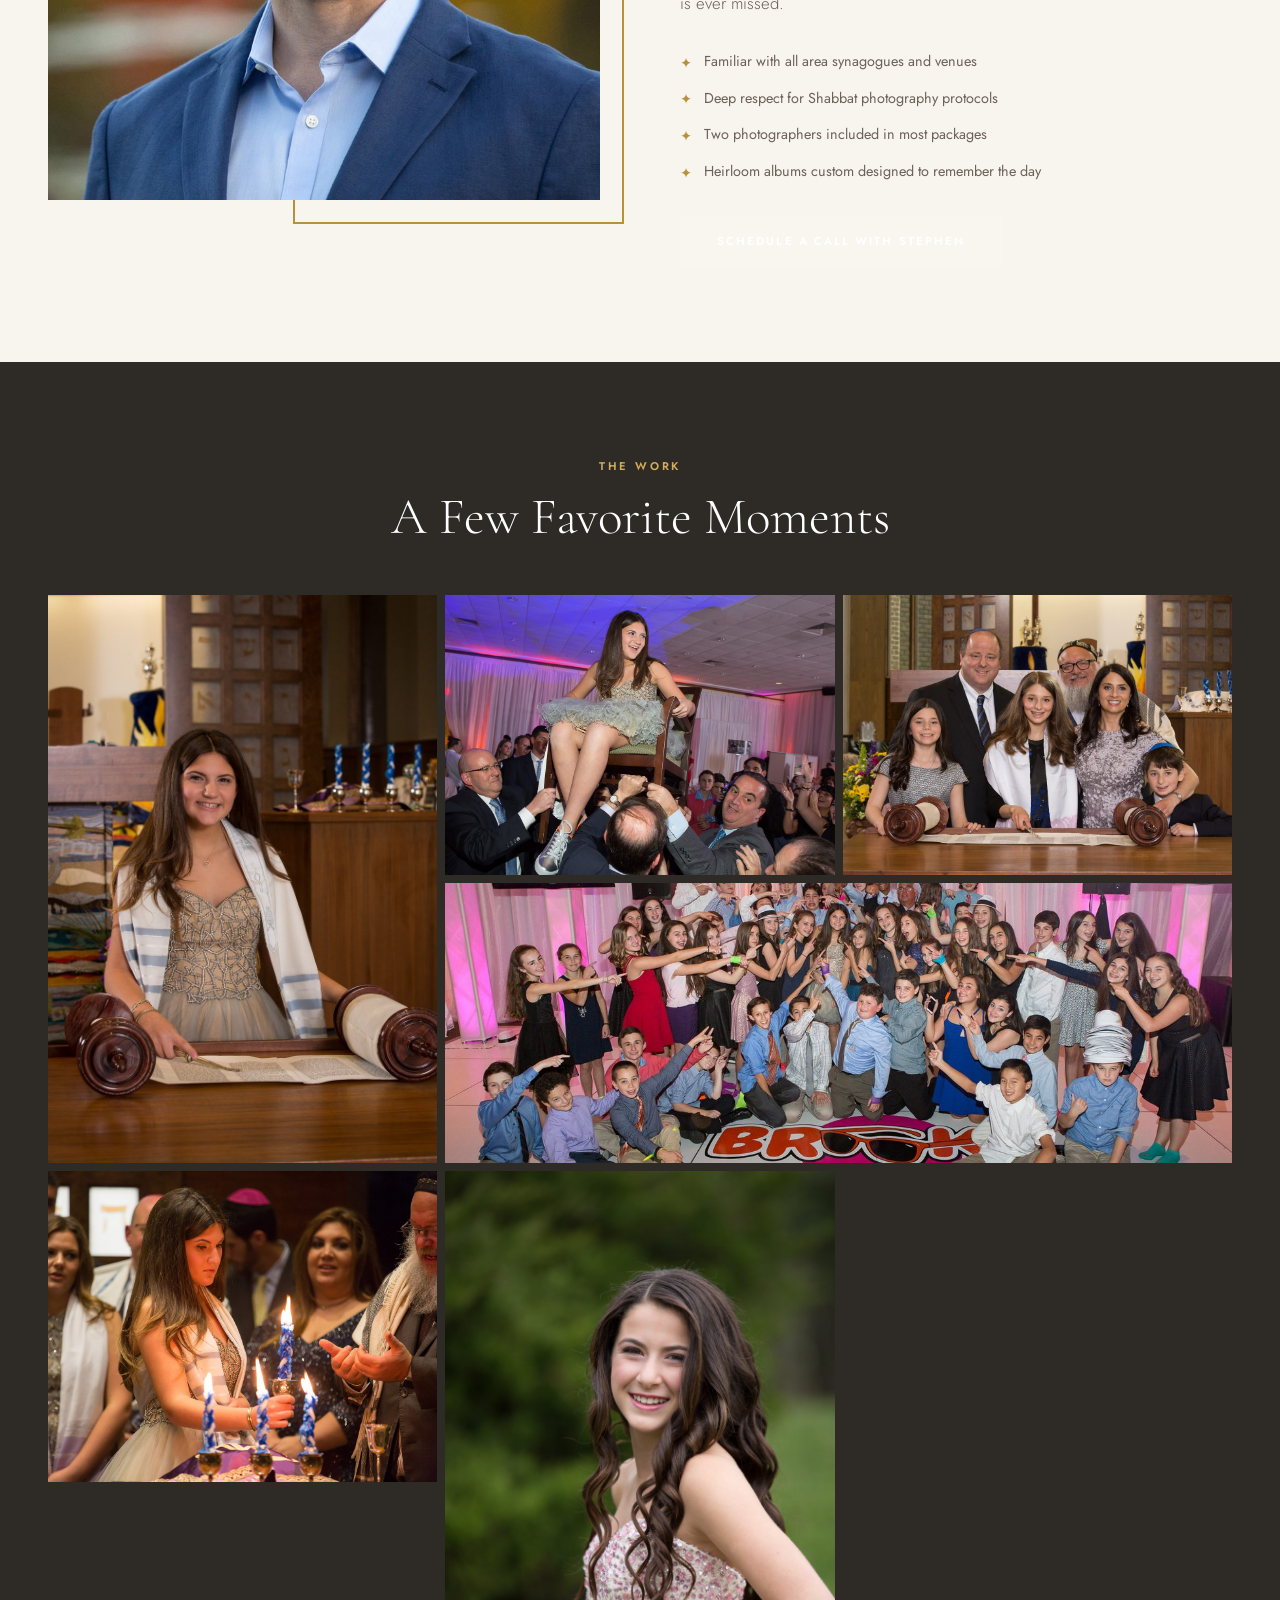
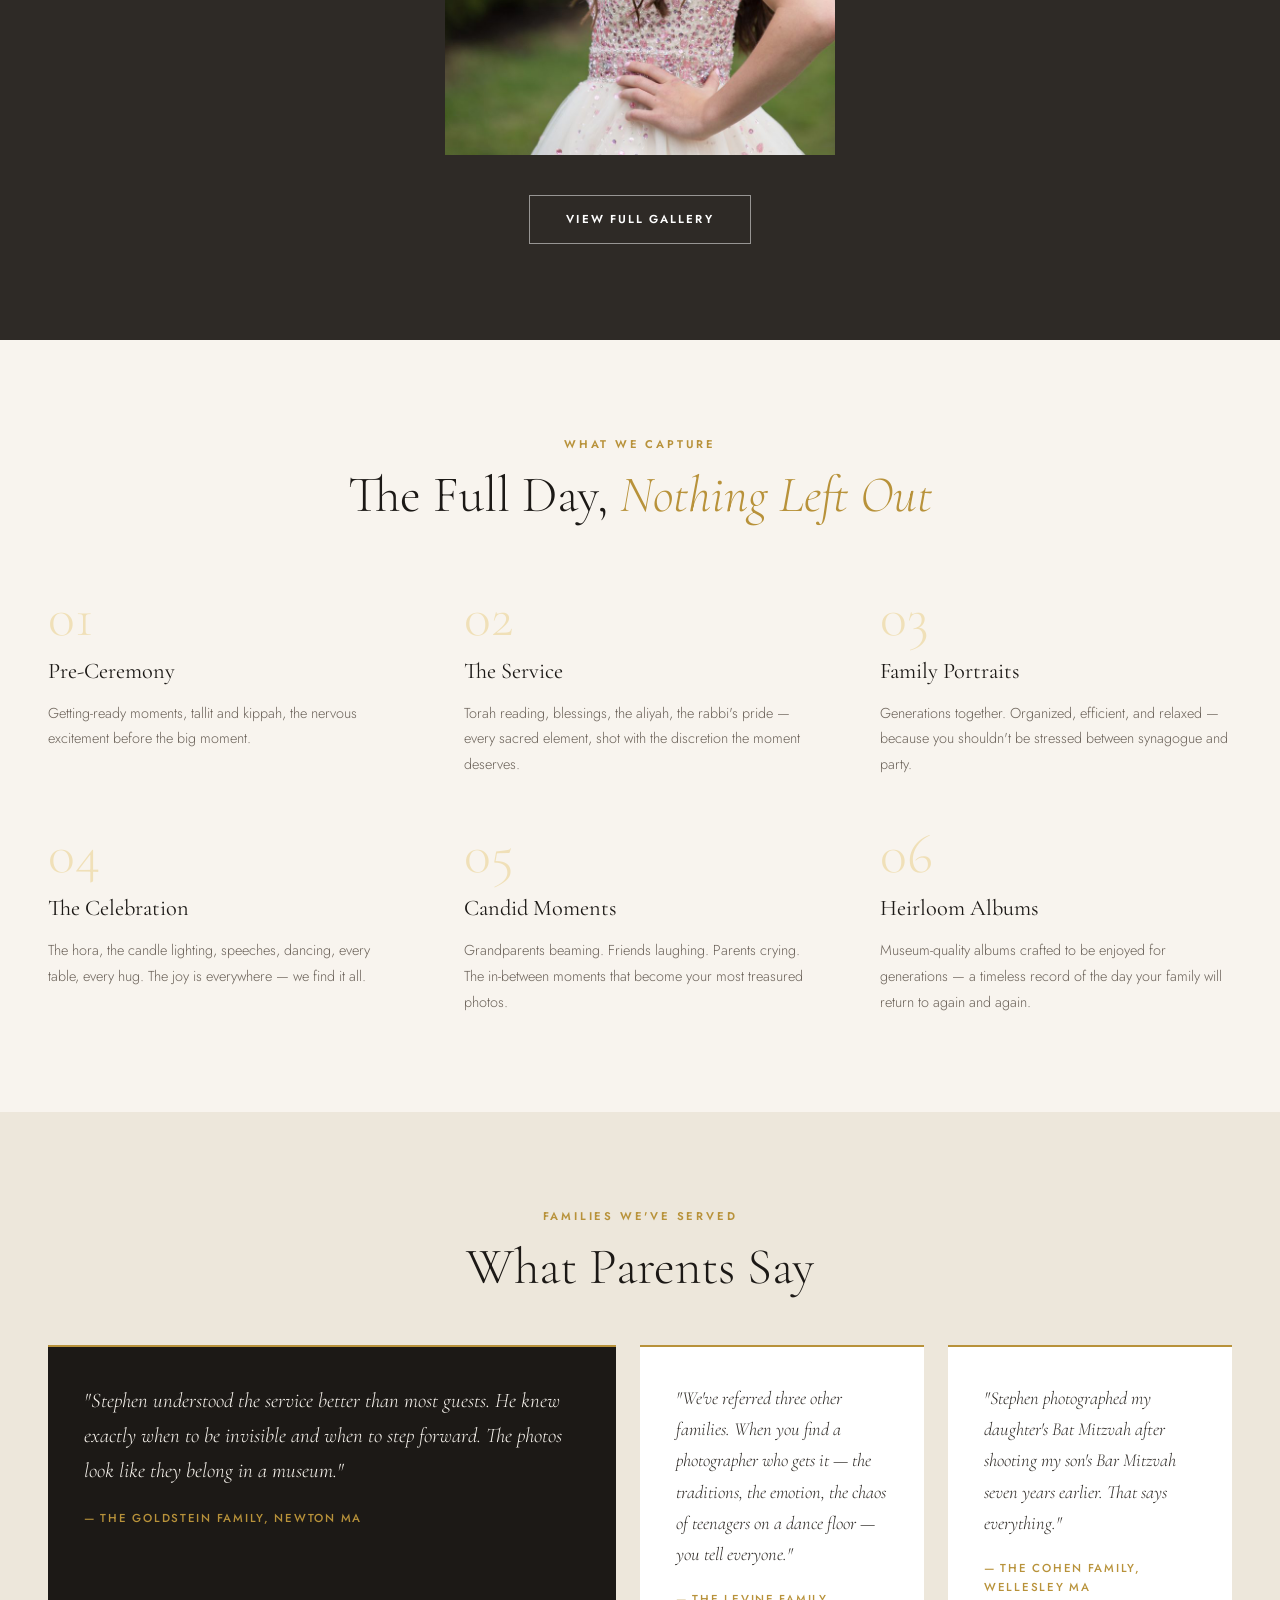
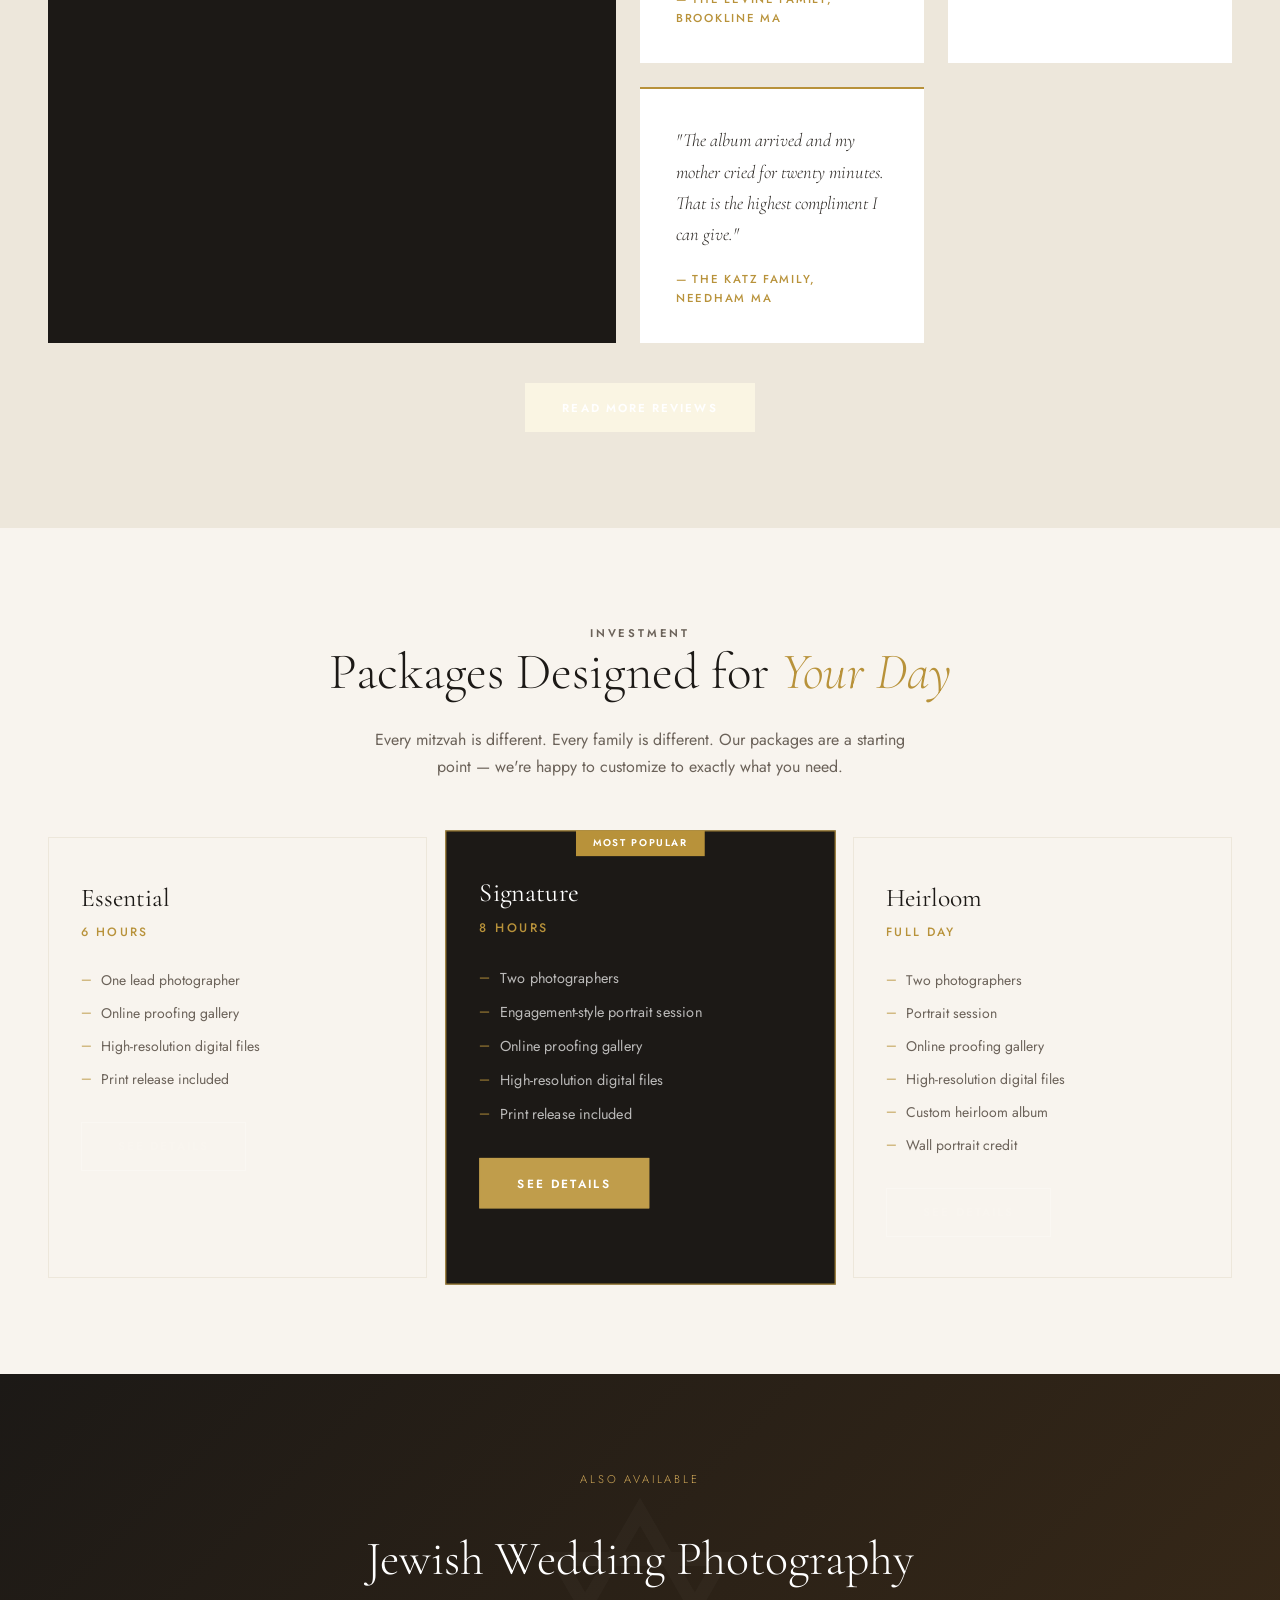
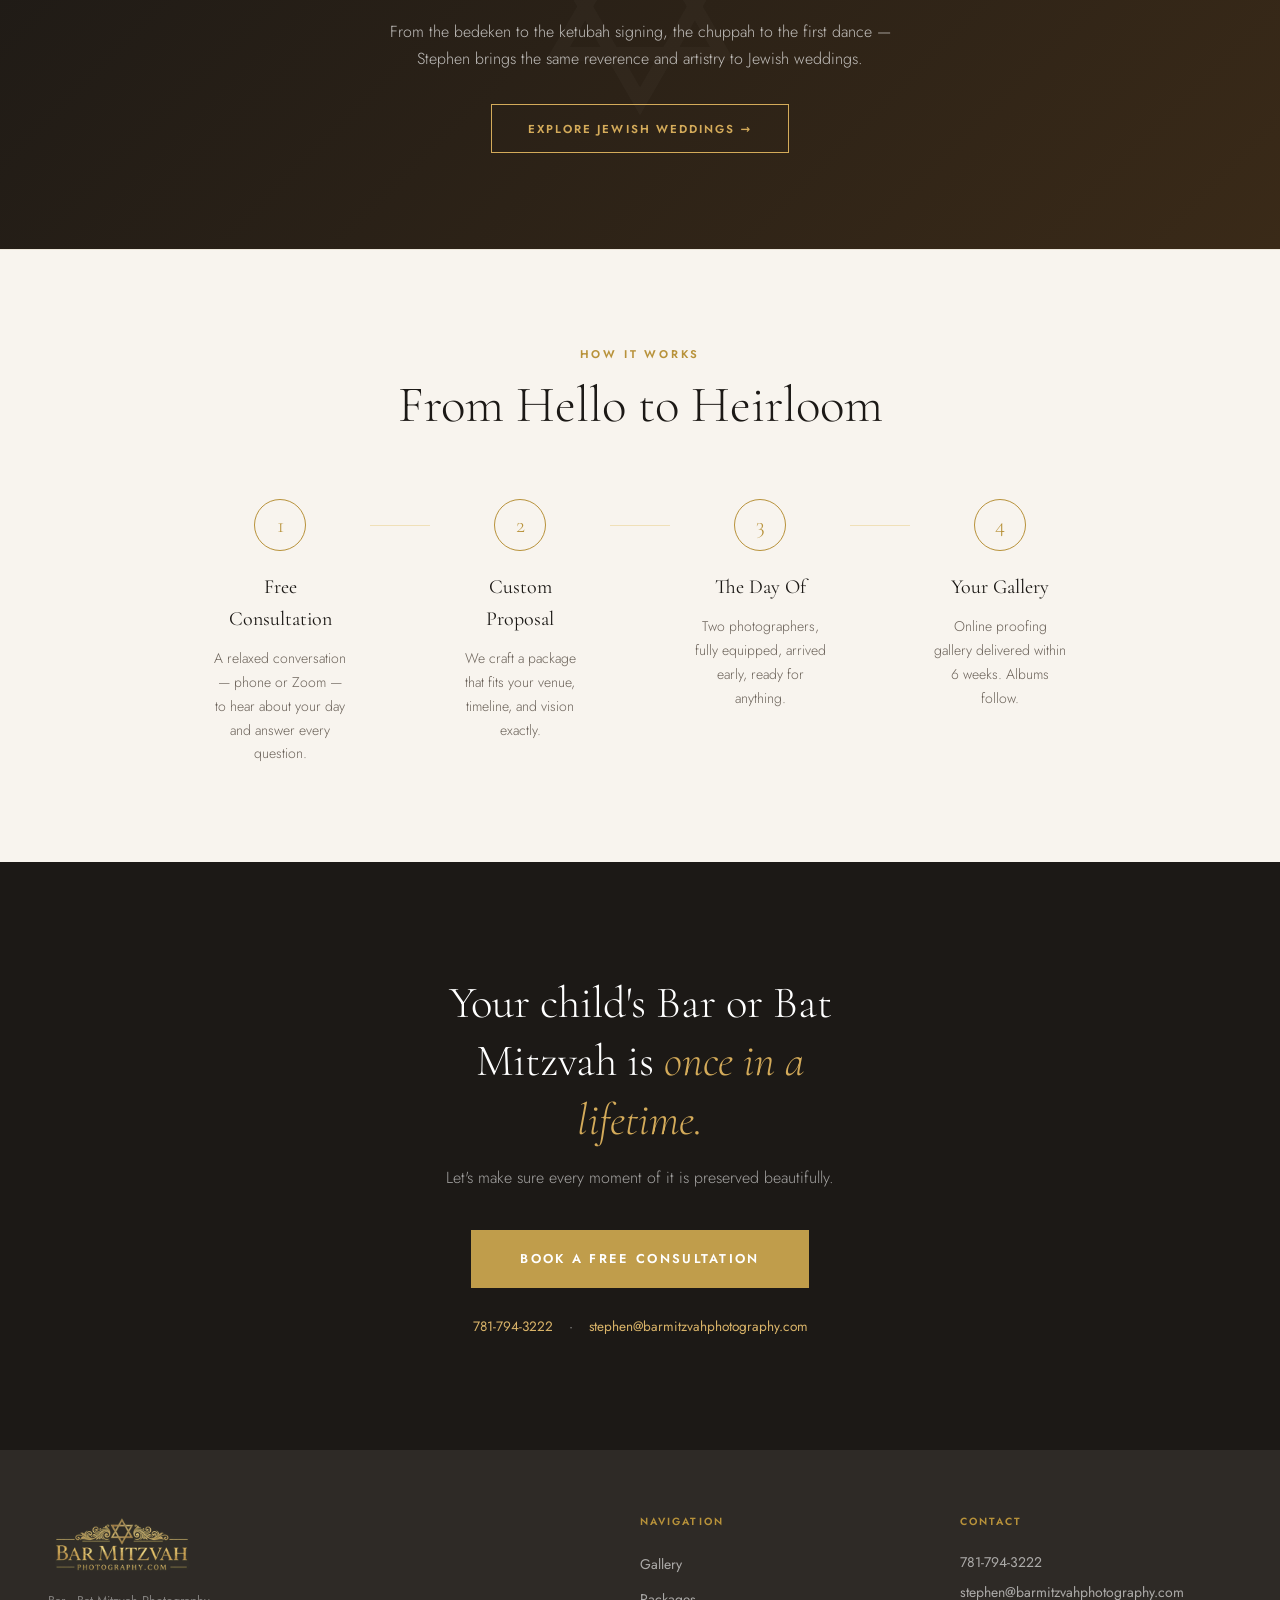
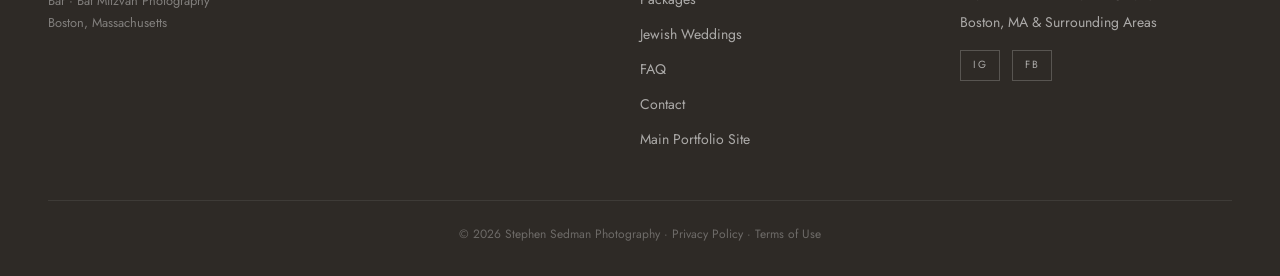
==== commit 8f75356e: "Replace footer text logo with image logo" ====
--- a/index.html
+++ b/index.html
@@ -328,7 +328,7 @@
   <footer class="footer">
     <div class="footer-inner">
       <div class="footer-brand">
-        <span class="logo-s">S</span><span class="logo-text">EDMAN</span>
+        <img src="public/images/logo.png" alt="Bar Mitzvah Photography" style="height:60px;width:auto;display:block;mix-blend-mode:screen;" />
         <p class="footer-tagline">Bar · Bat Mitzvah Photography<br />Boston, Massachusetts</p>
       </div>
       <div class="footer-links">
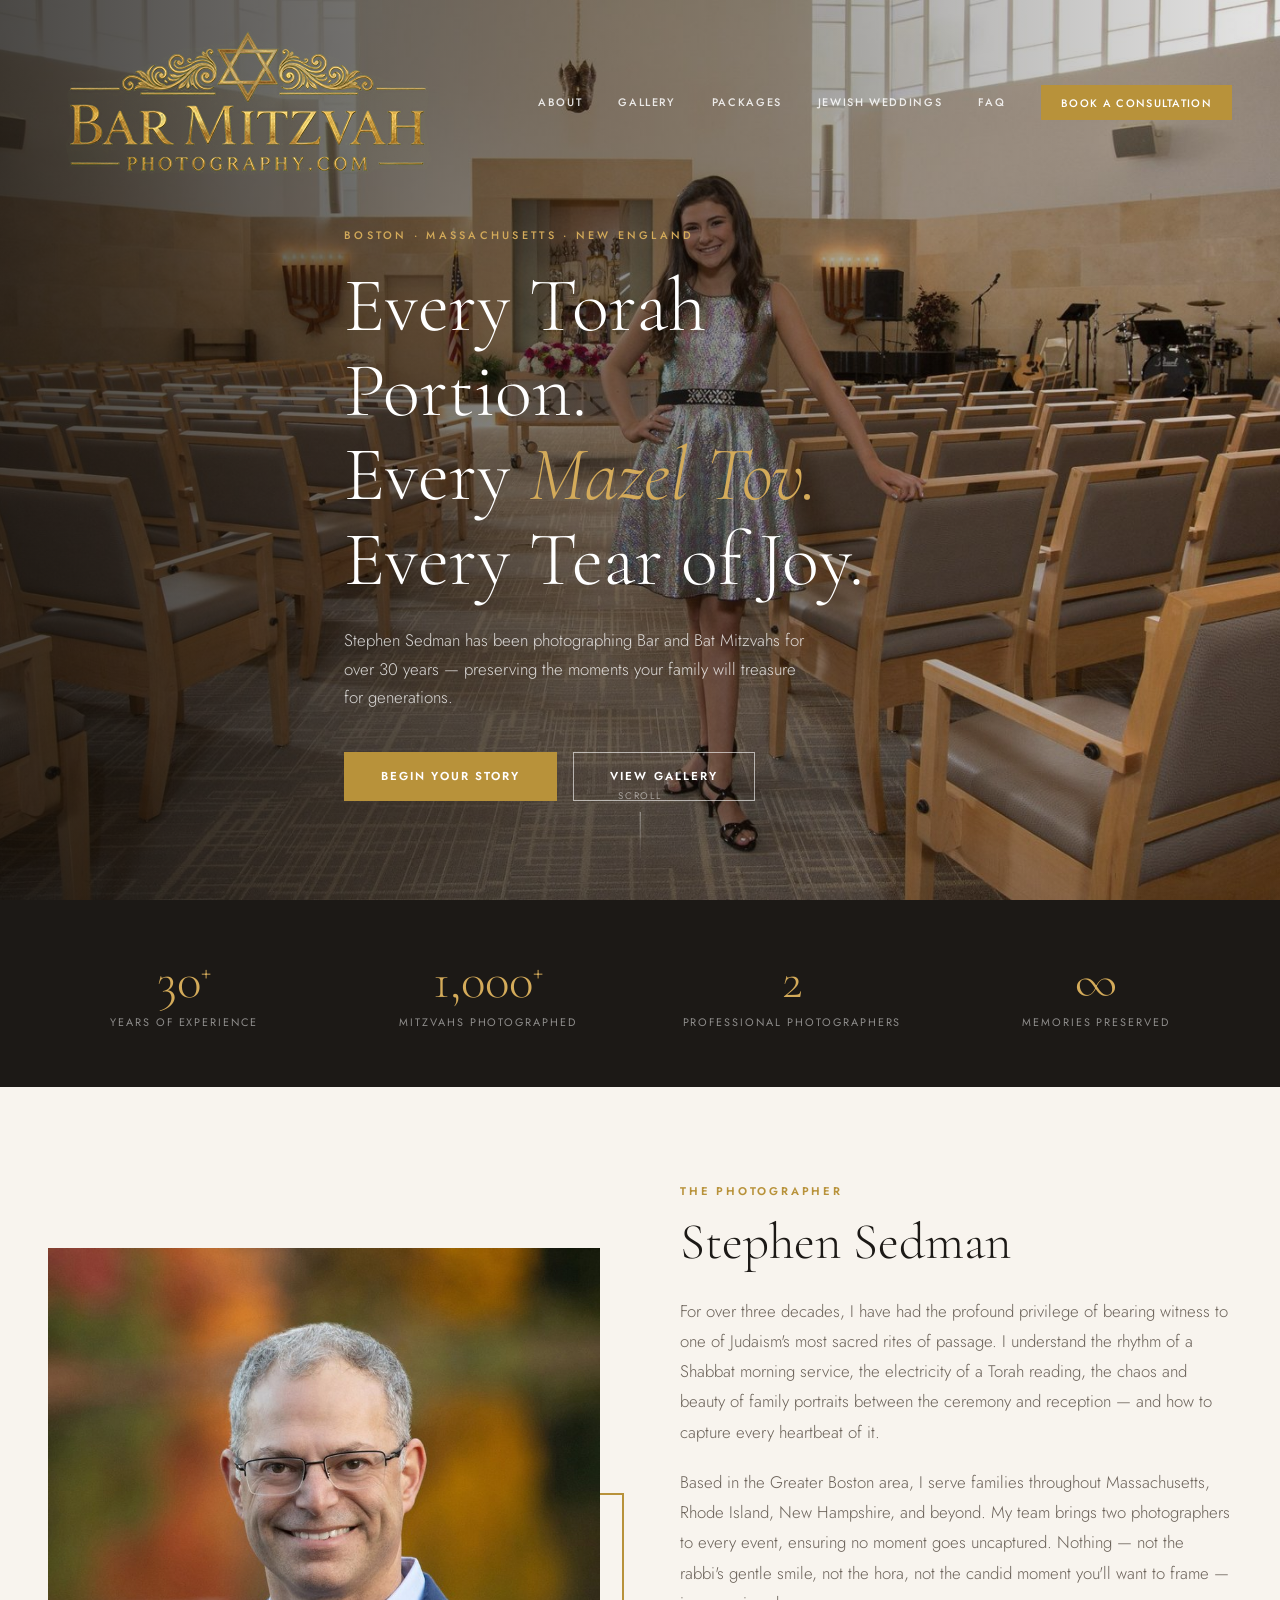
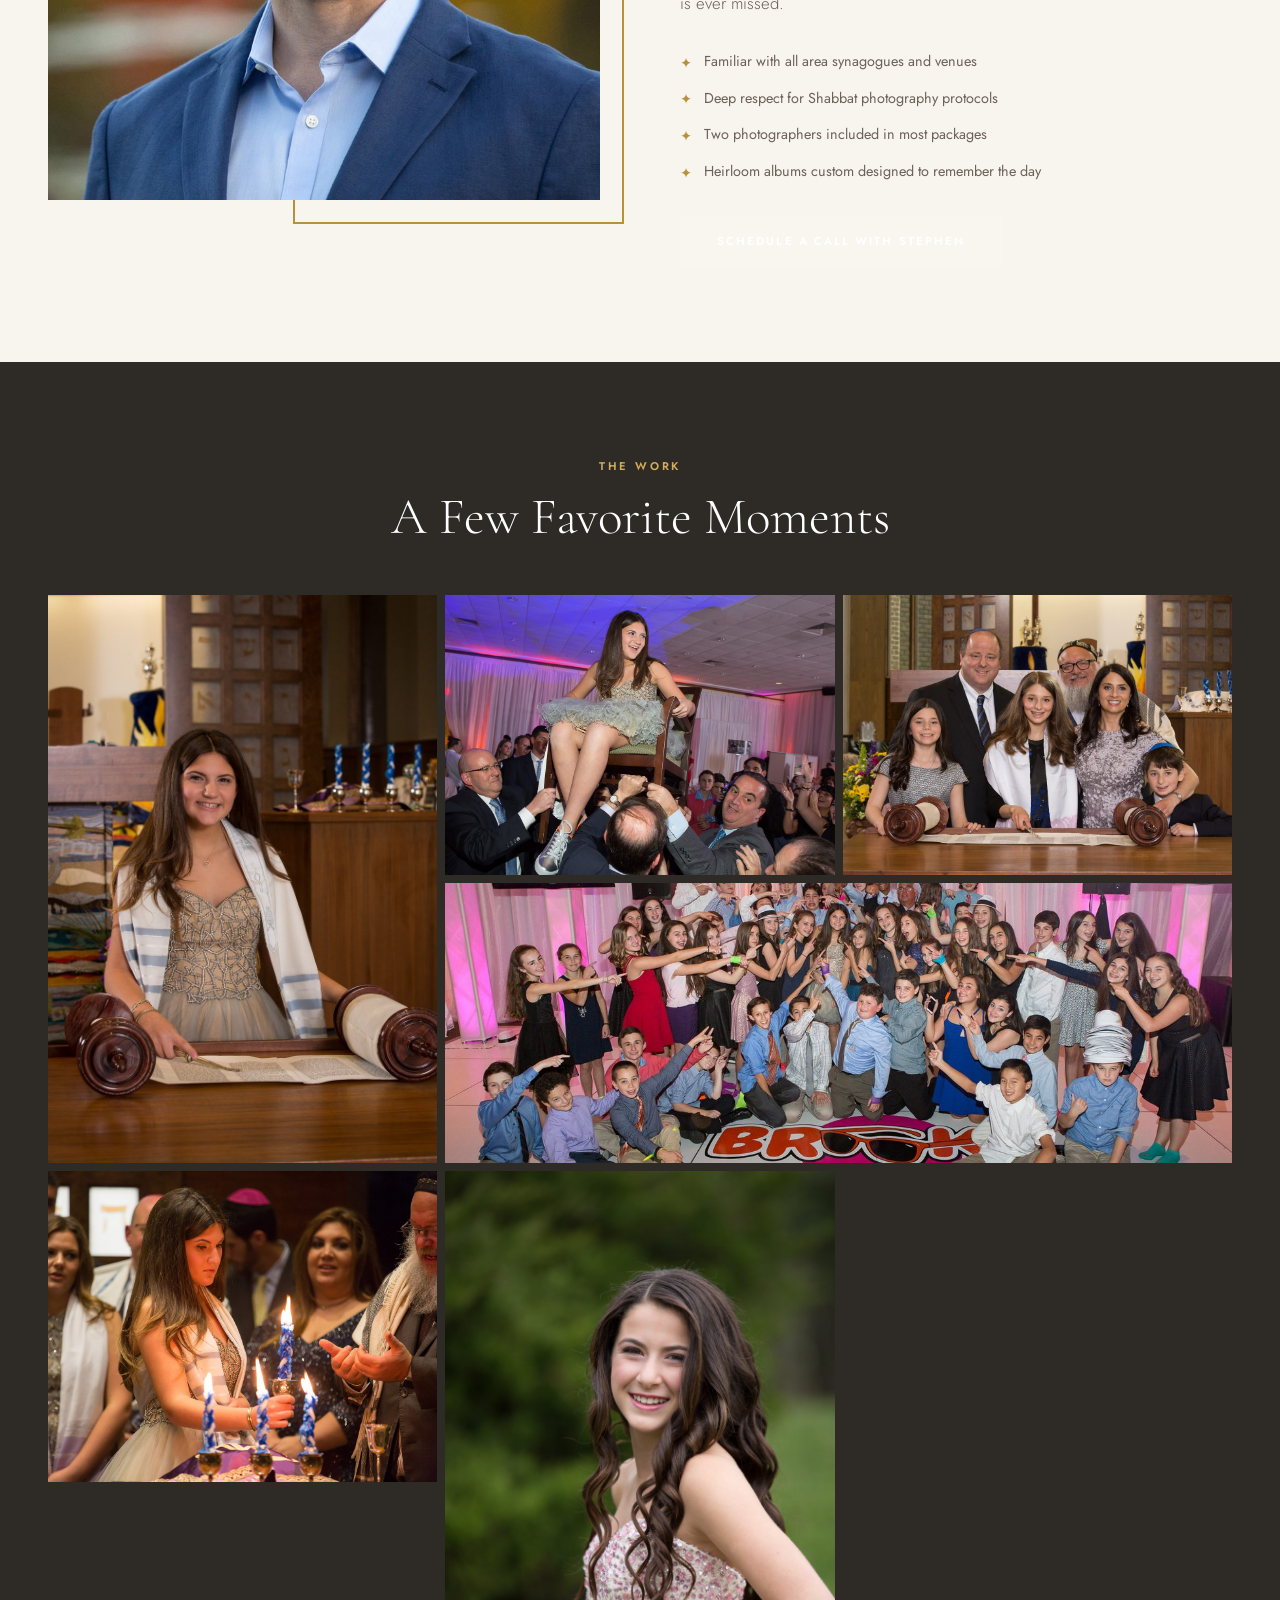
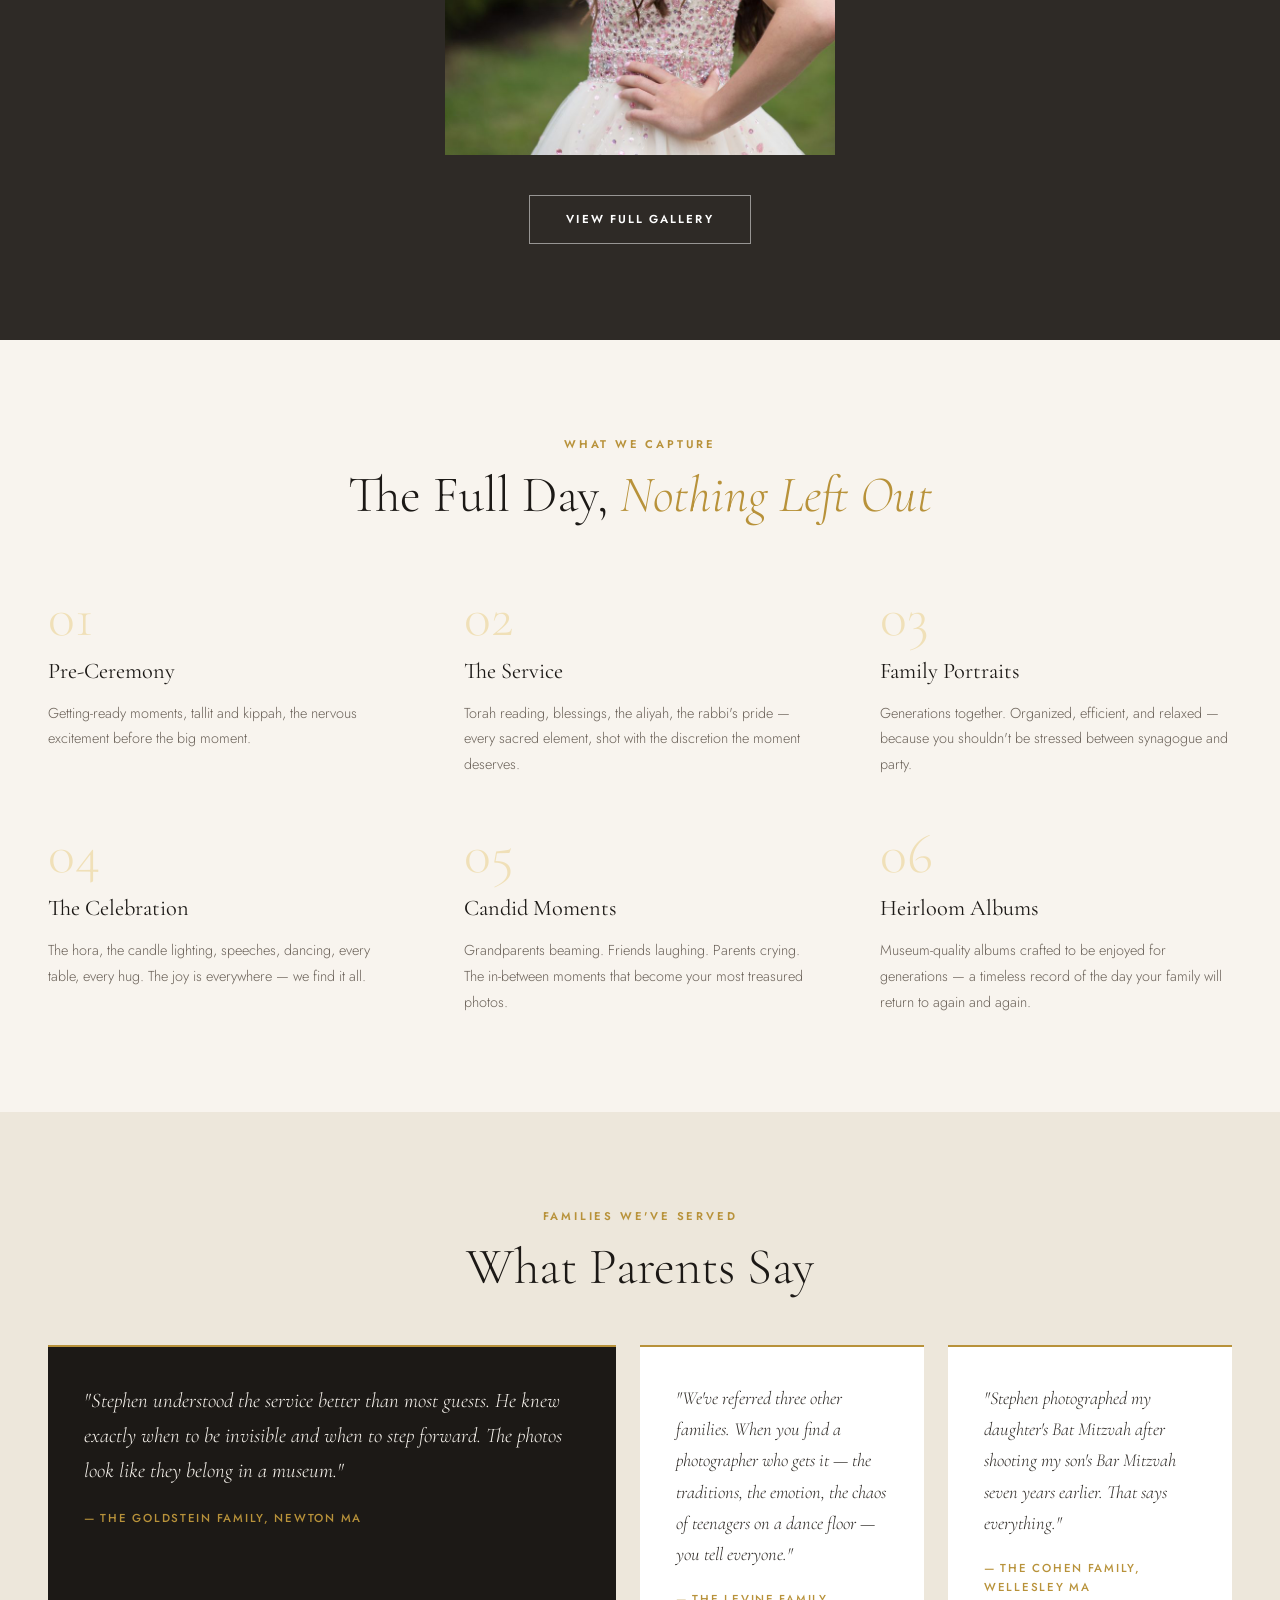
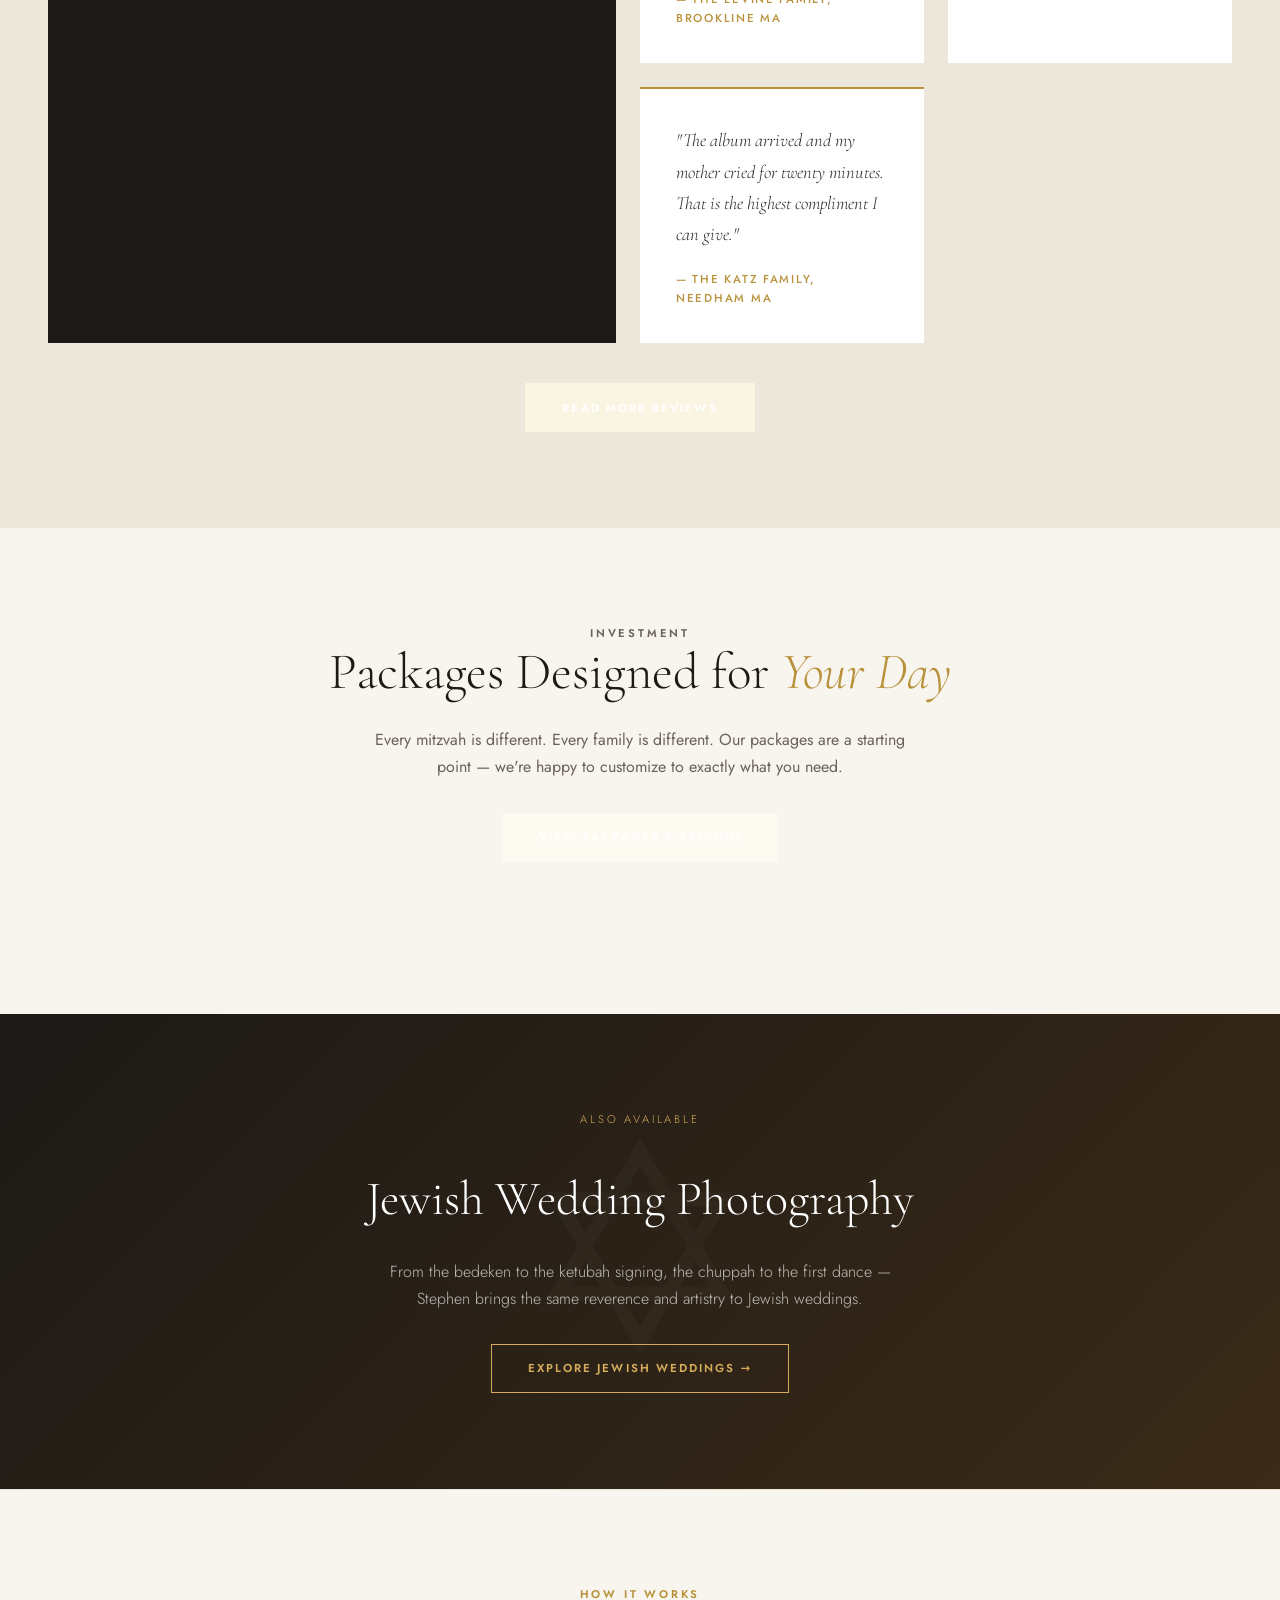
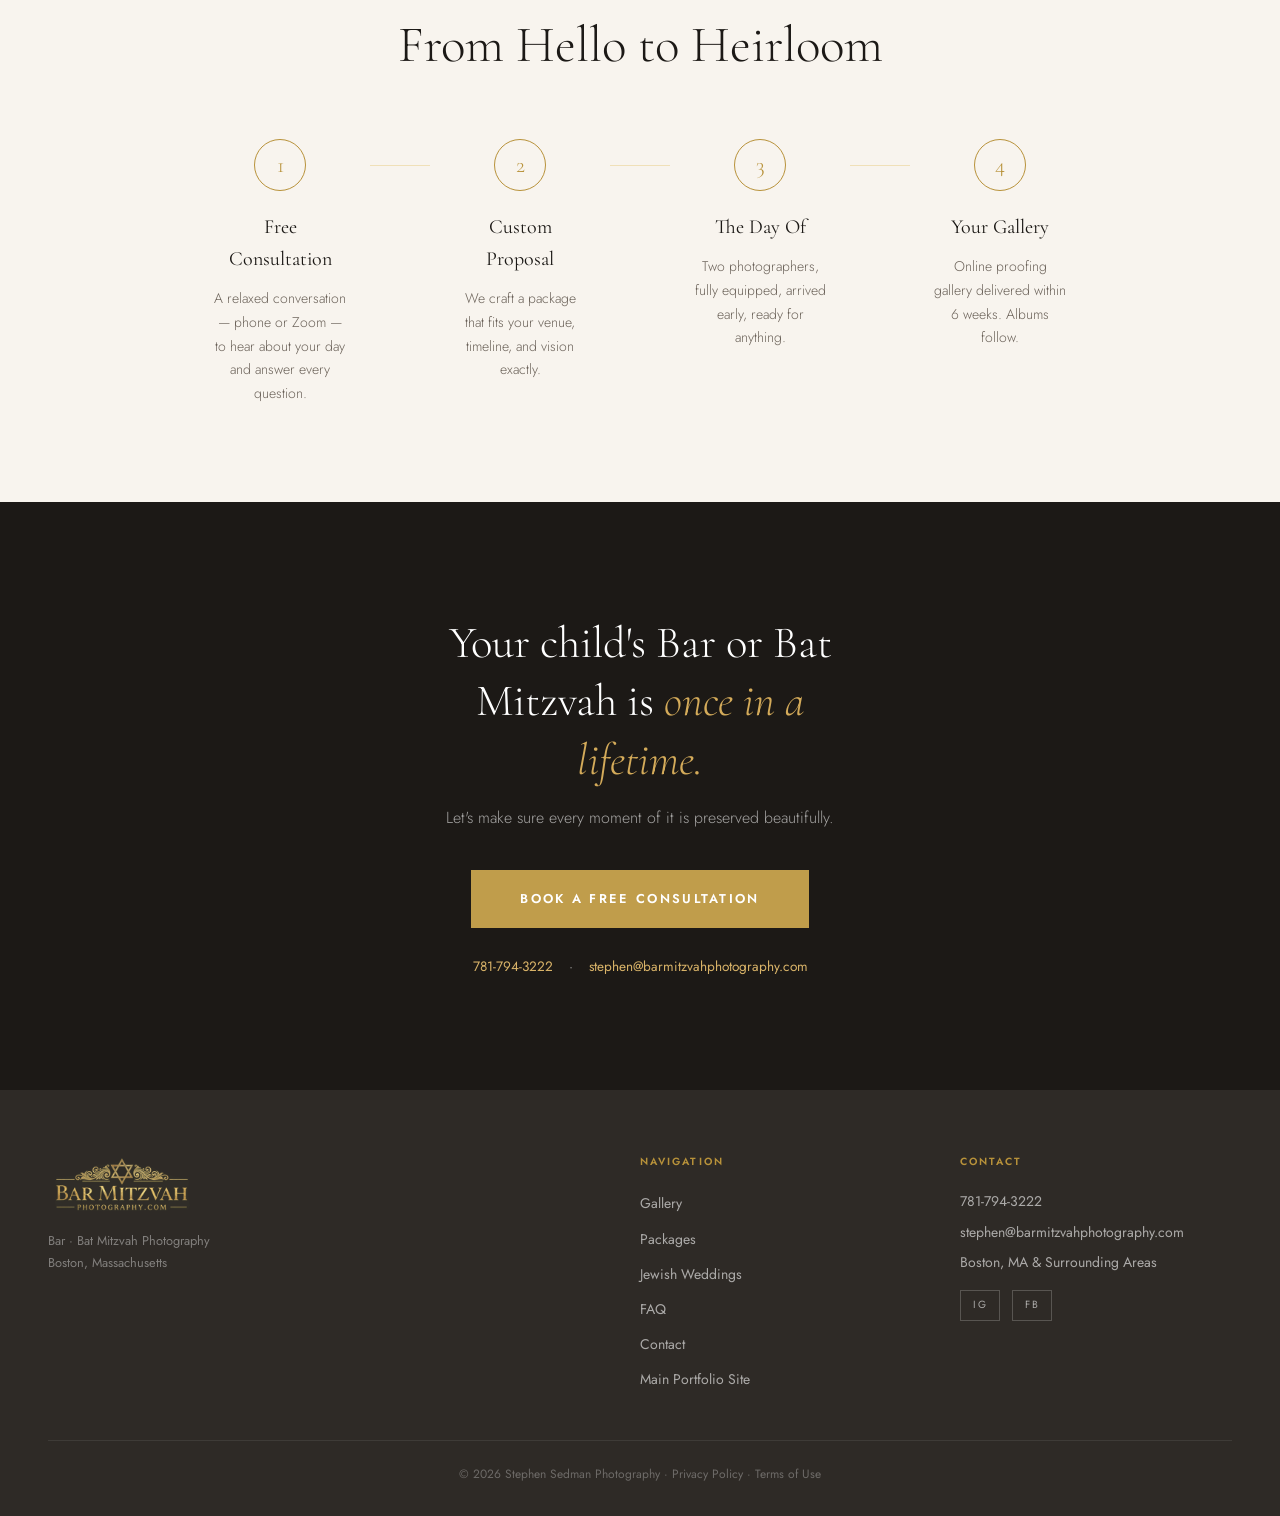
==== commit cbb745c2: "Remove package cards from homepage, link to packages page" ====
--- a/index.html
+++ b/index.html
@@ -34,7 +34,6 @@
   <header class="hero">
     <div class="hero-bg">
       <div class="hero-overlay"></div>
-      <!-- Placeholder for hero image — swap with actual photography -->
       <img src="public/images/hero.jpg" alt="Bar Mitzvah Photography" style="width:100%;height:100%;object-fit:cover;object-position:center top;position:absolute;top:0;left:0;" />
     </div>
     <div class="hero-content">
@@ -82,7 +81,6 @@
   <section class="about" id="about">
     <div class="about-image">
       <div class="about-img-box">
-        <!-- Replace with real portrait of Stephen -->
         <img src="public/images/stephen.jpg" alt="Stephen Sedman" style="width:100%;height:100%;object-fit:cover;" />
         <div class="about-img-accent"></div>
       </div>
@@ -121,7 +119,6 @@
       <h2 class="section-title">A Few Favorite Moments</h2>
     </div>
     <div class="gallery-grid">
-      <!-- Each cell would have a real photo; these are styled placeholders -->
       <div class="gallery-cell tall">
         <img src="public/images/gallery/bat-mitzvah-torah.jpg" alt="Torah Reading" style="width:100%;height:100%;object-fit:cover">
         <div class="gallery-caption">The Torah Reading</div>
@@ -225,45 +222,7 @@
       <p class="section-eyebrow">Investment</p>
       <h2 class="section-title">Packages Designed for <em>Your Day</em></h2>
       <p>Every mitzvah is different. Every family is different. Our packages are a starting point — we're happy to customize to exactly what you need.</p>
-    </div>
-    <div class="packages-cards">
-      <div class="package-card">
-        <div class="pkg-label">Essential</div>
-        <div class="pkg-hours">6 Hours</div>
-        <ul class="pkg-features">
-          <li>One lead photographer</li>
-          <li>Online proofing gallery</li>
-          <li>High-resolution digital files</li>
-          <li>Print release included</li>
-        </ul>
-        <a href="packages.html" class="btn btn-outline-dark">See Details</a>
-      </div>
-      <div class="package-card featured">
-        <div class="pkg-badge">Most Popular</div>
-        <div class="pkg-label">Signature</div>
-        <div class="pkg-hours">8 Hours</div>
-        <ul class="pkg-features">
-          <li>Two photographers</li>
-          <li>Engagement-style portrait session</li>
-          <li>Online proofing gallery</li>
-          <li>High-resolution digital files</li>
-          <li>Print release included</li>
-        </ul>
-        <a href="packages.html" class="btn btn-primary">See Details</a>
-      </div>
-      <div class="package-card">
-        <div class="pkg-label">Heirloom</div>
-        <div class="pkg-hours">Full Day</div>
-        <ul class="pkg-features">
-          <li>Two photographers</li>
-          <li>Portrait session</li>
-          <li>Online proofing gallery</li>
-          <li>High-resolution digital files</li>
-          <li>Custom heirloom album</li>
-          <li>Wall portrait credit</li>
-        </ul>
-        <a href="packages.html" class="btn btn-outline-dark">See Details</a>
-      </div>
+      <a href="packages.html" class="btn btn-primary" style="margin-top:2rem">View Packages &amp; Pricing</a>
     </div>
   </section>
 
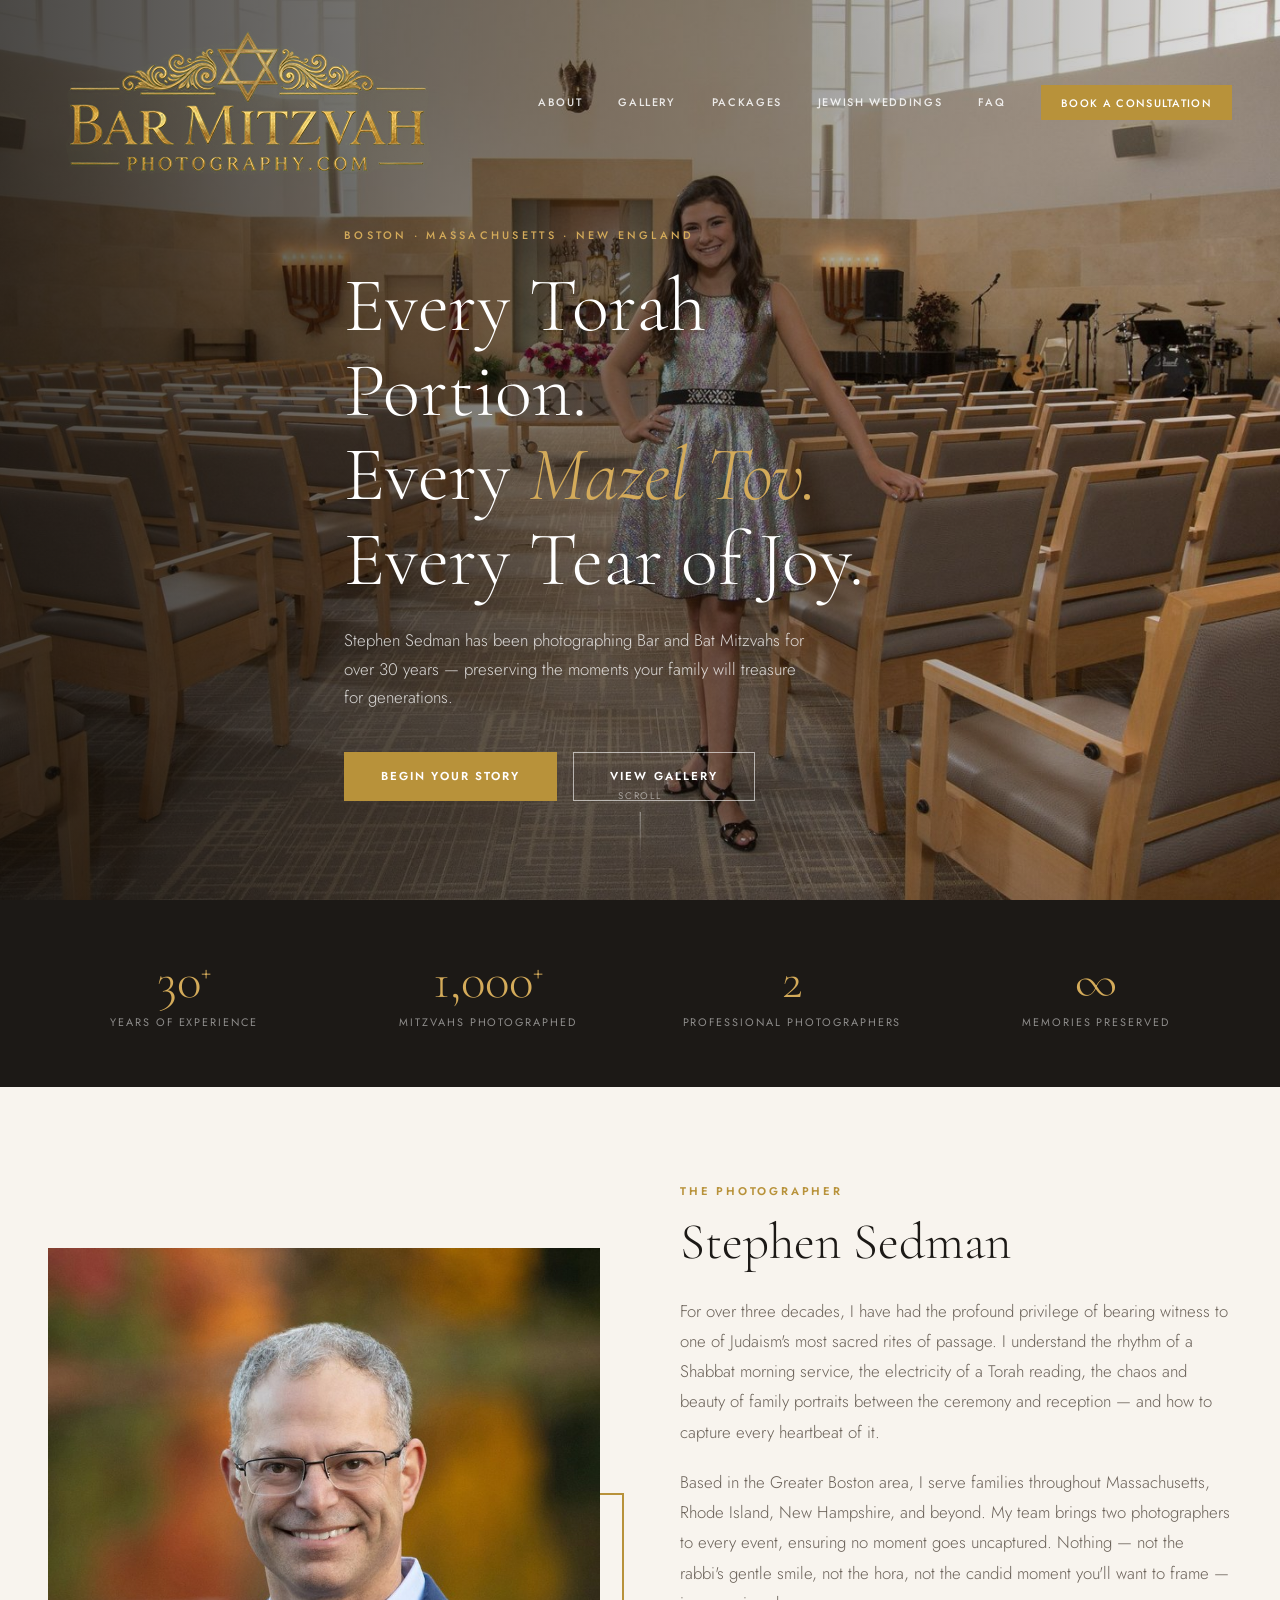
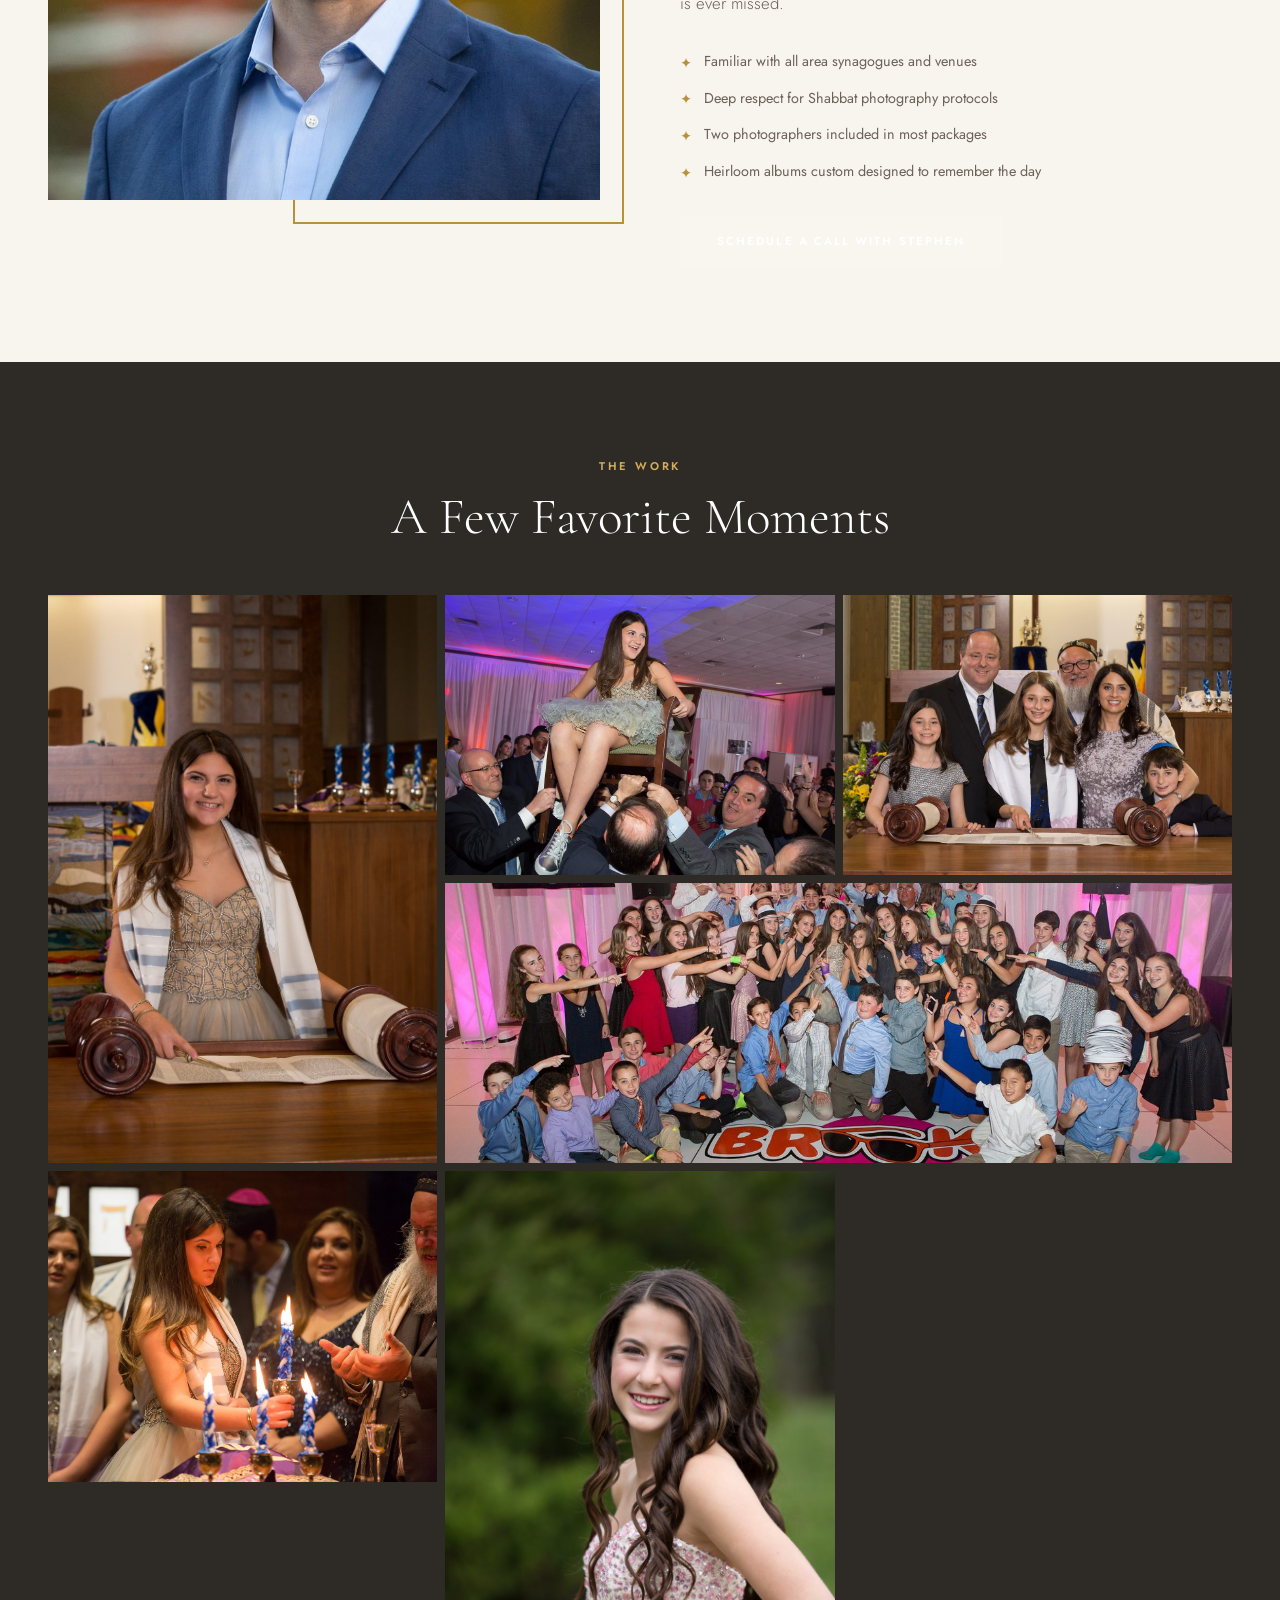
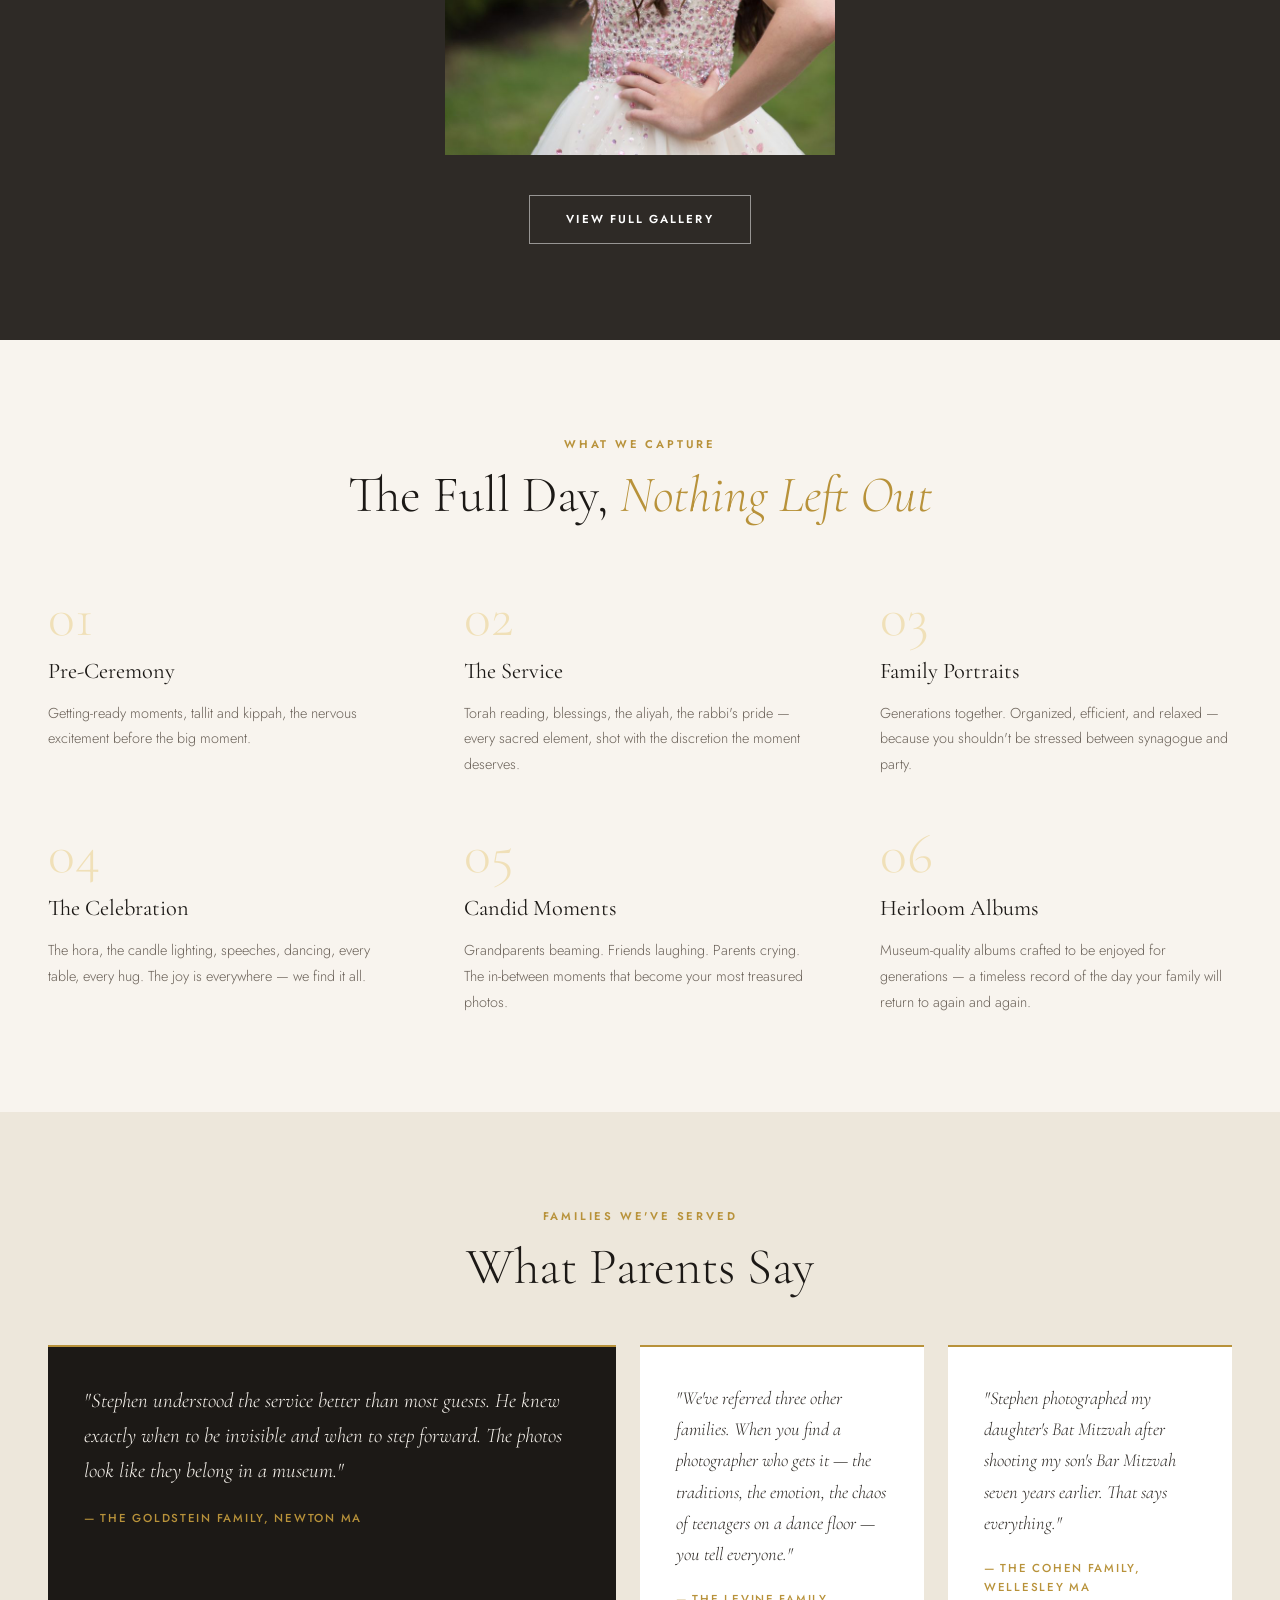
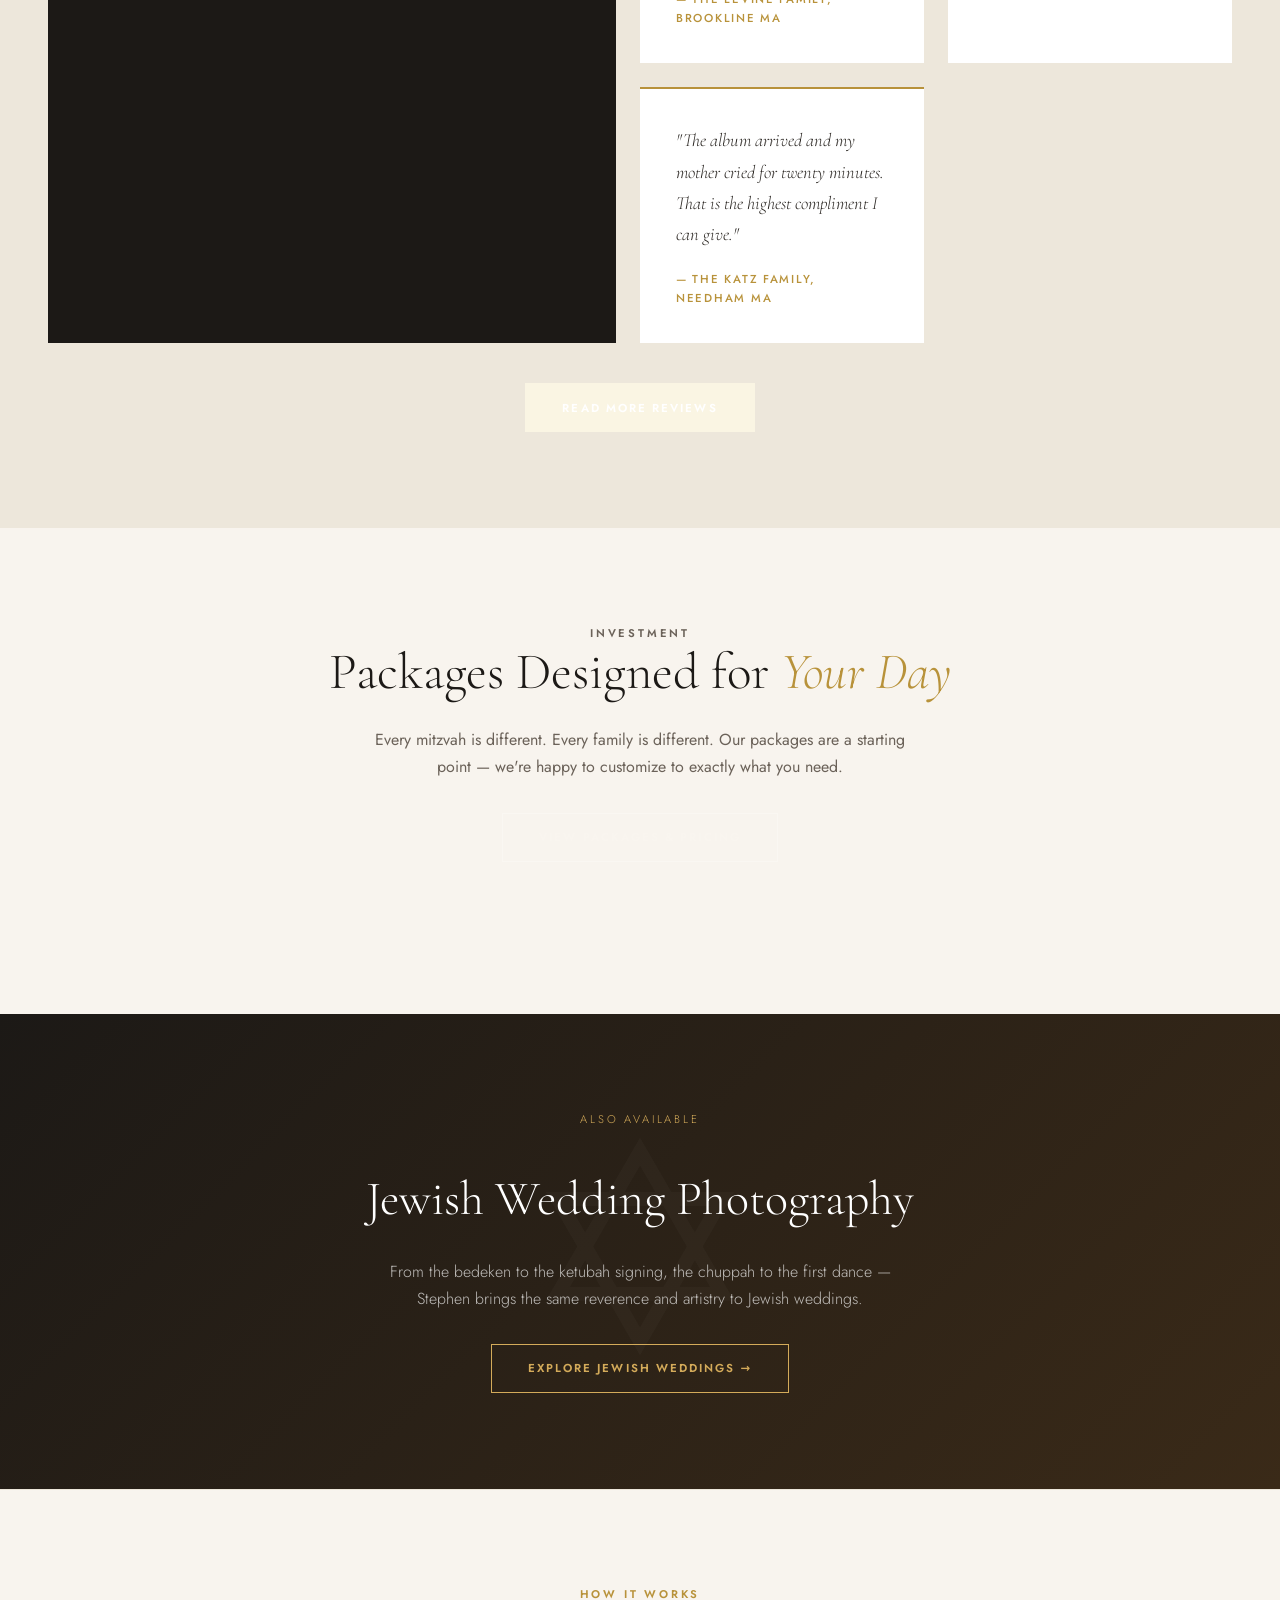
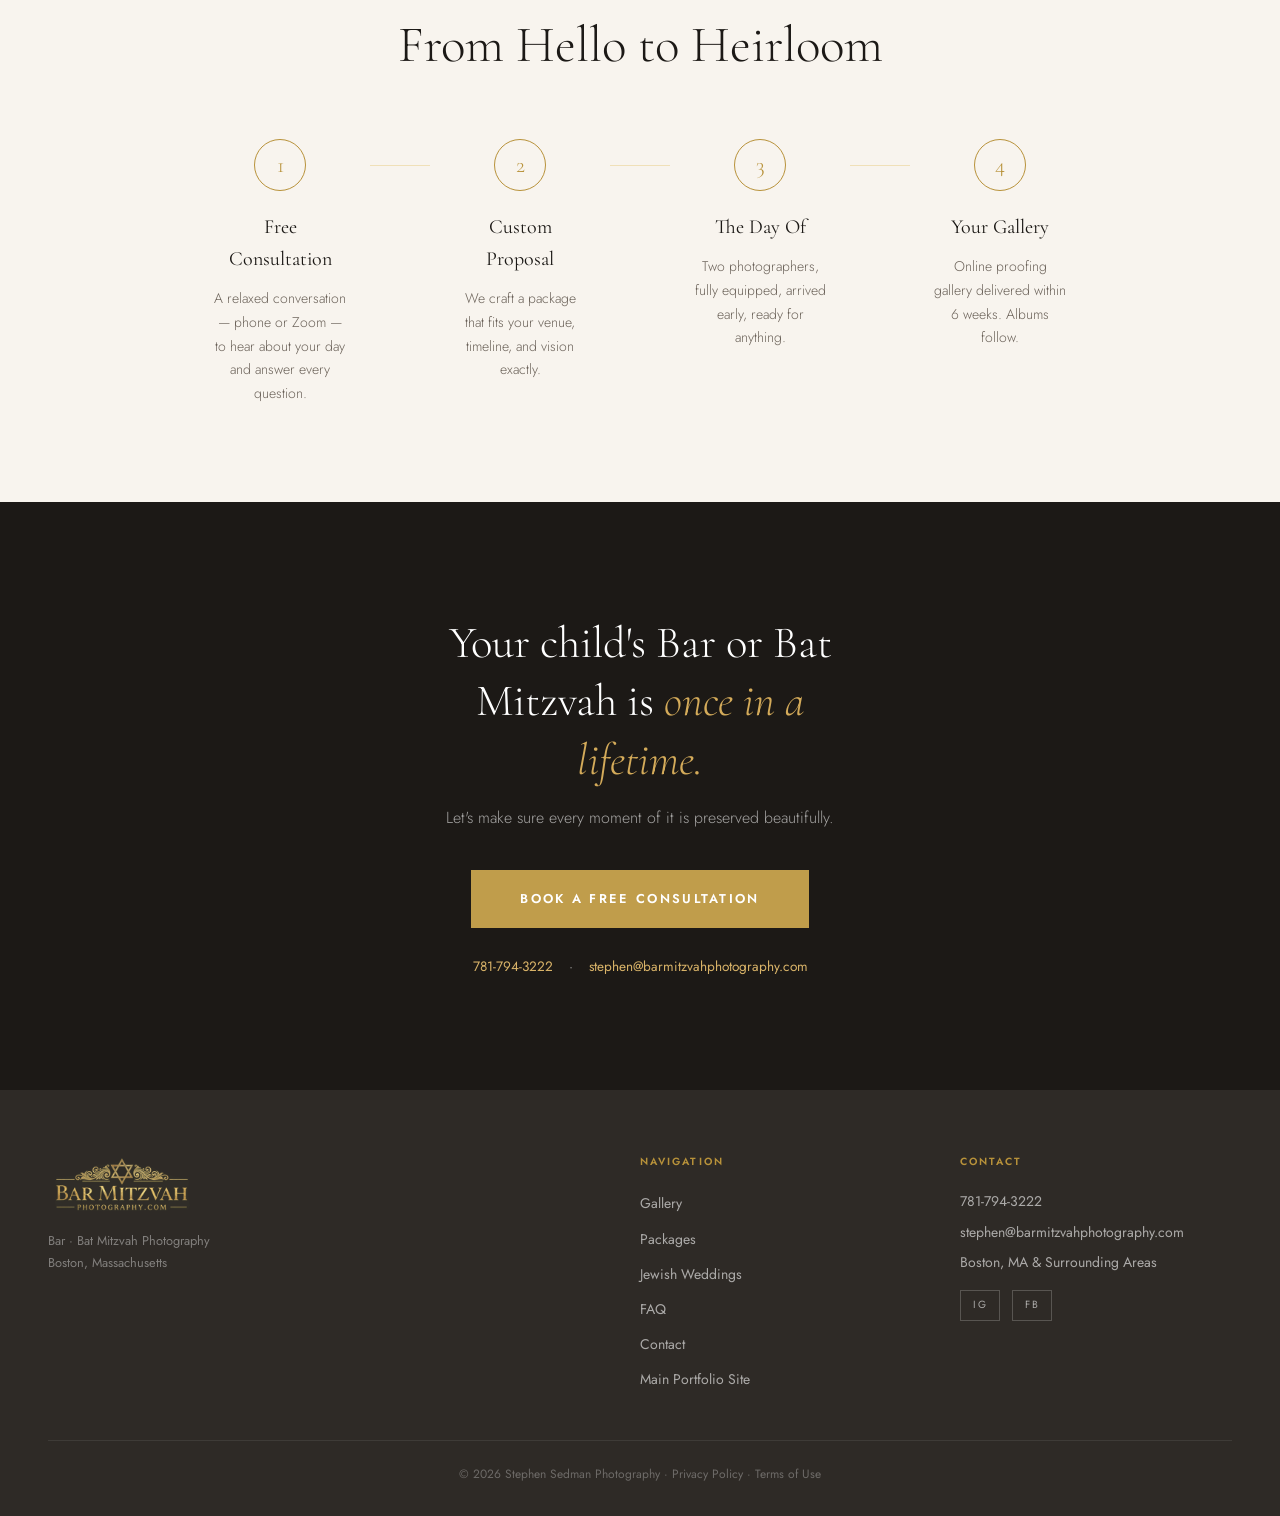
==== commit 5c98b096: "Fix packages button style on homepage" ====
--- a/index.html
+++ b/index.html
@@ -222,7 +222,7 @@
       <p class="section-eyebrow">Investment</p>
       <h2 class="section-title">Packages Designed for <em>Your Day</em></h2>
       <p>Every mitzvah is different. Every family is different. Our packages are a starting point — we're happy to customize to exactly what you need.</p>
-      <a href="packages.html" class="btn btn-primary" style="margin-top:2rem">View Packages &amp; Pricing</a>
+      <a href="packages.html" class="btn btn-outline-dark" style="margin-top:2rem">View Packages &amp; Pricing</a>
     </div>
   </section>
 
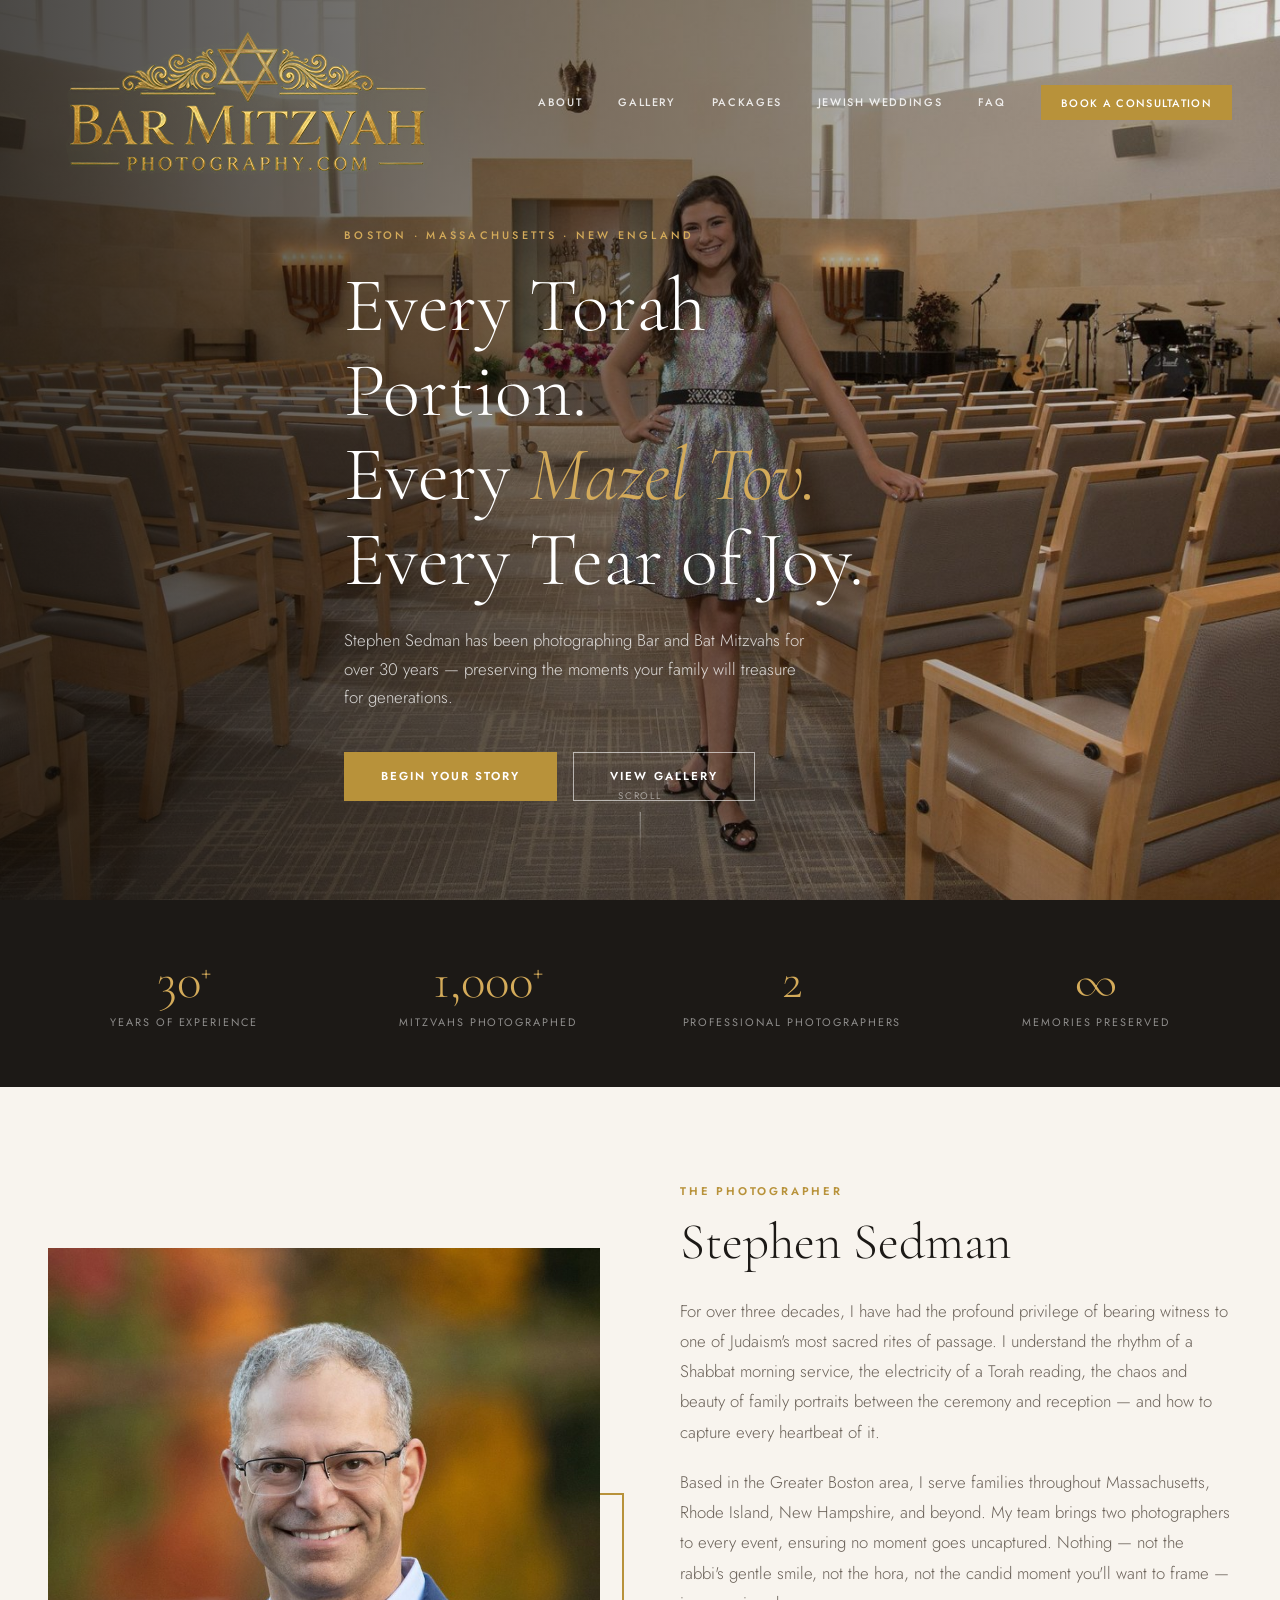
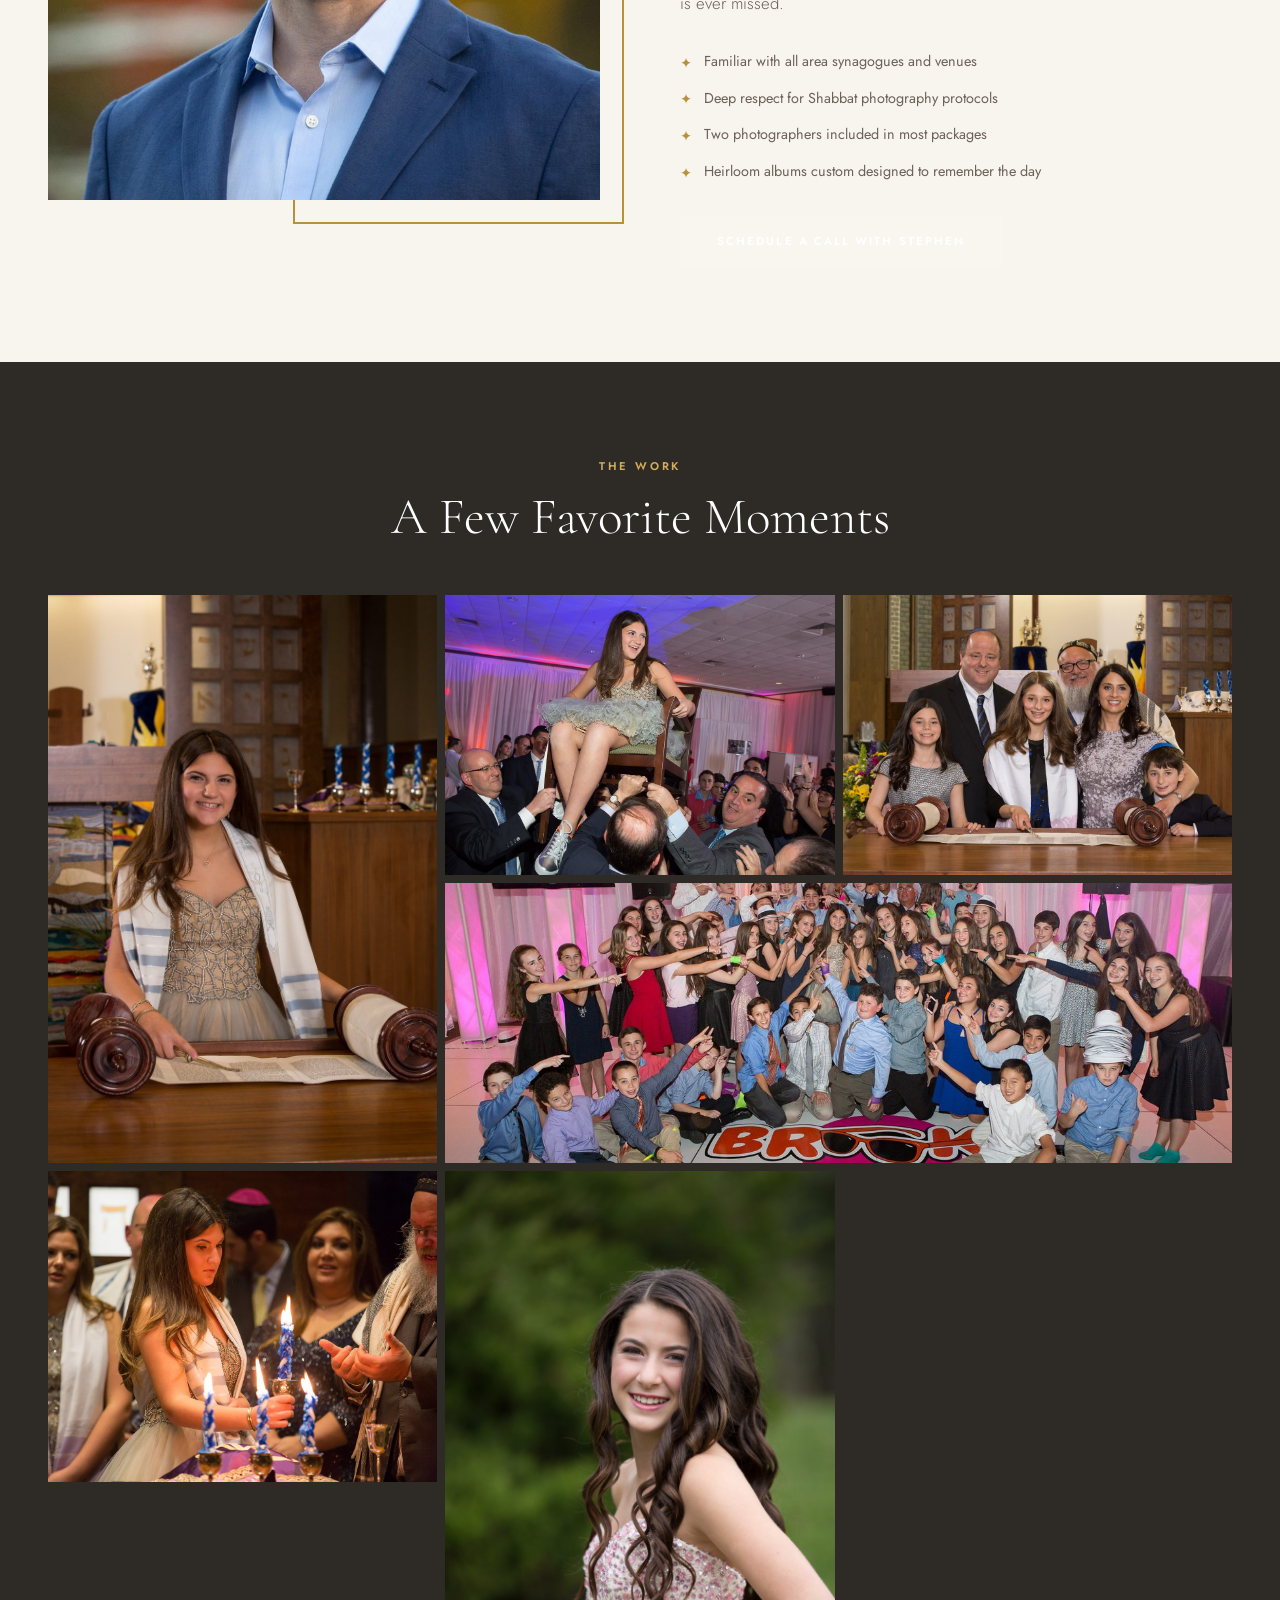
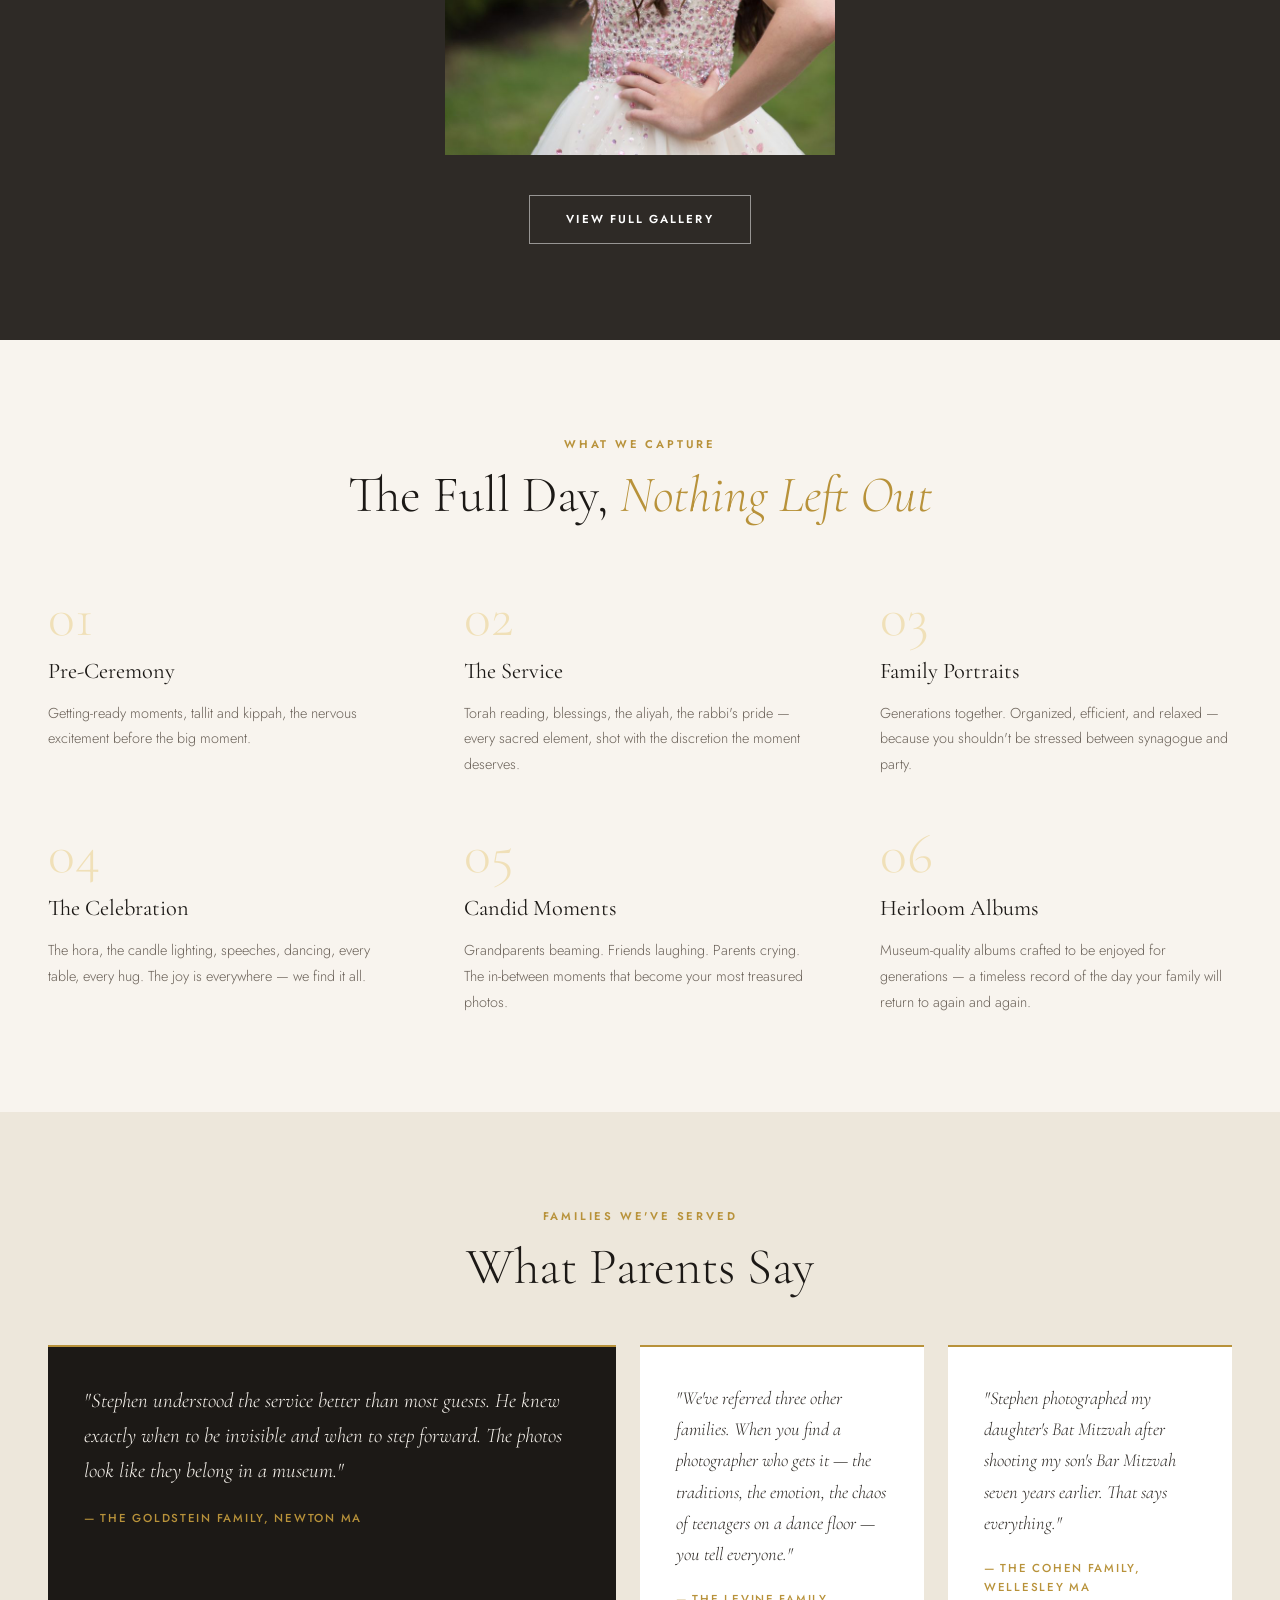
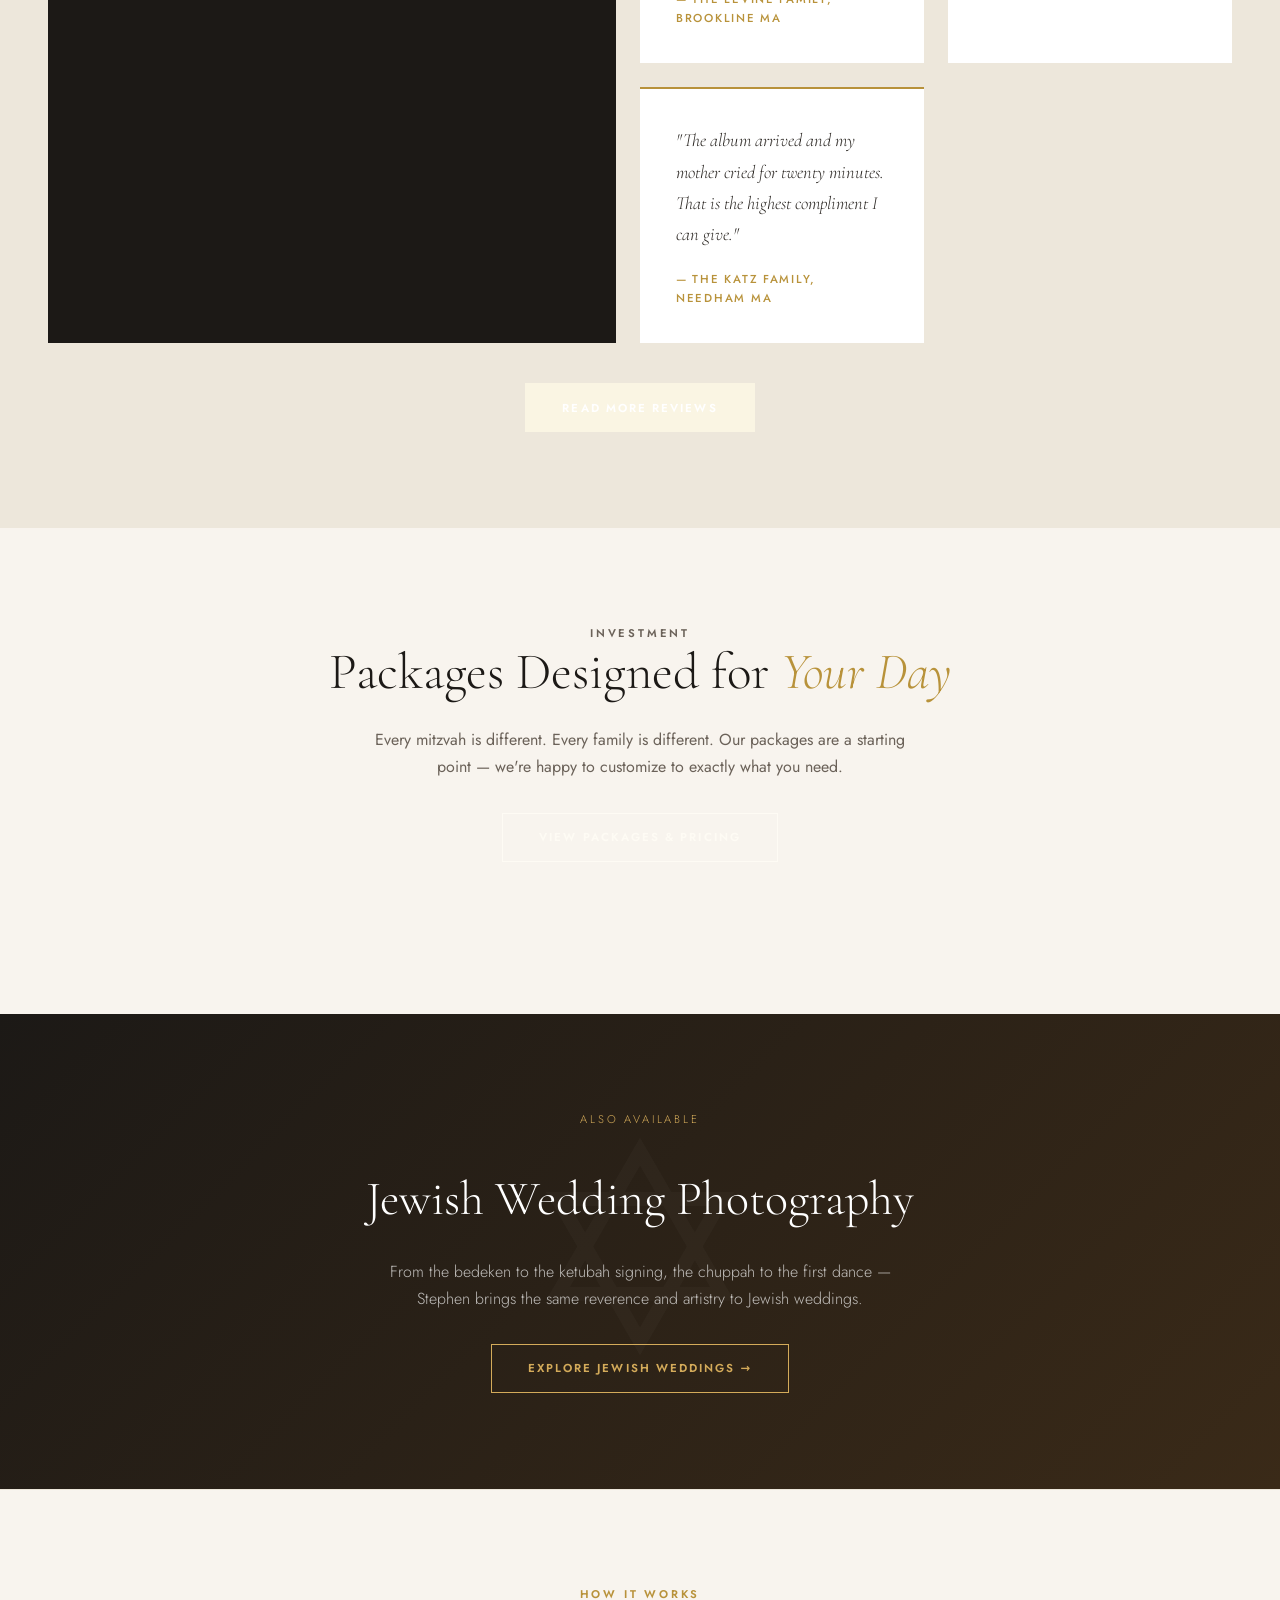
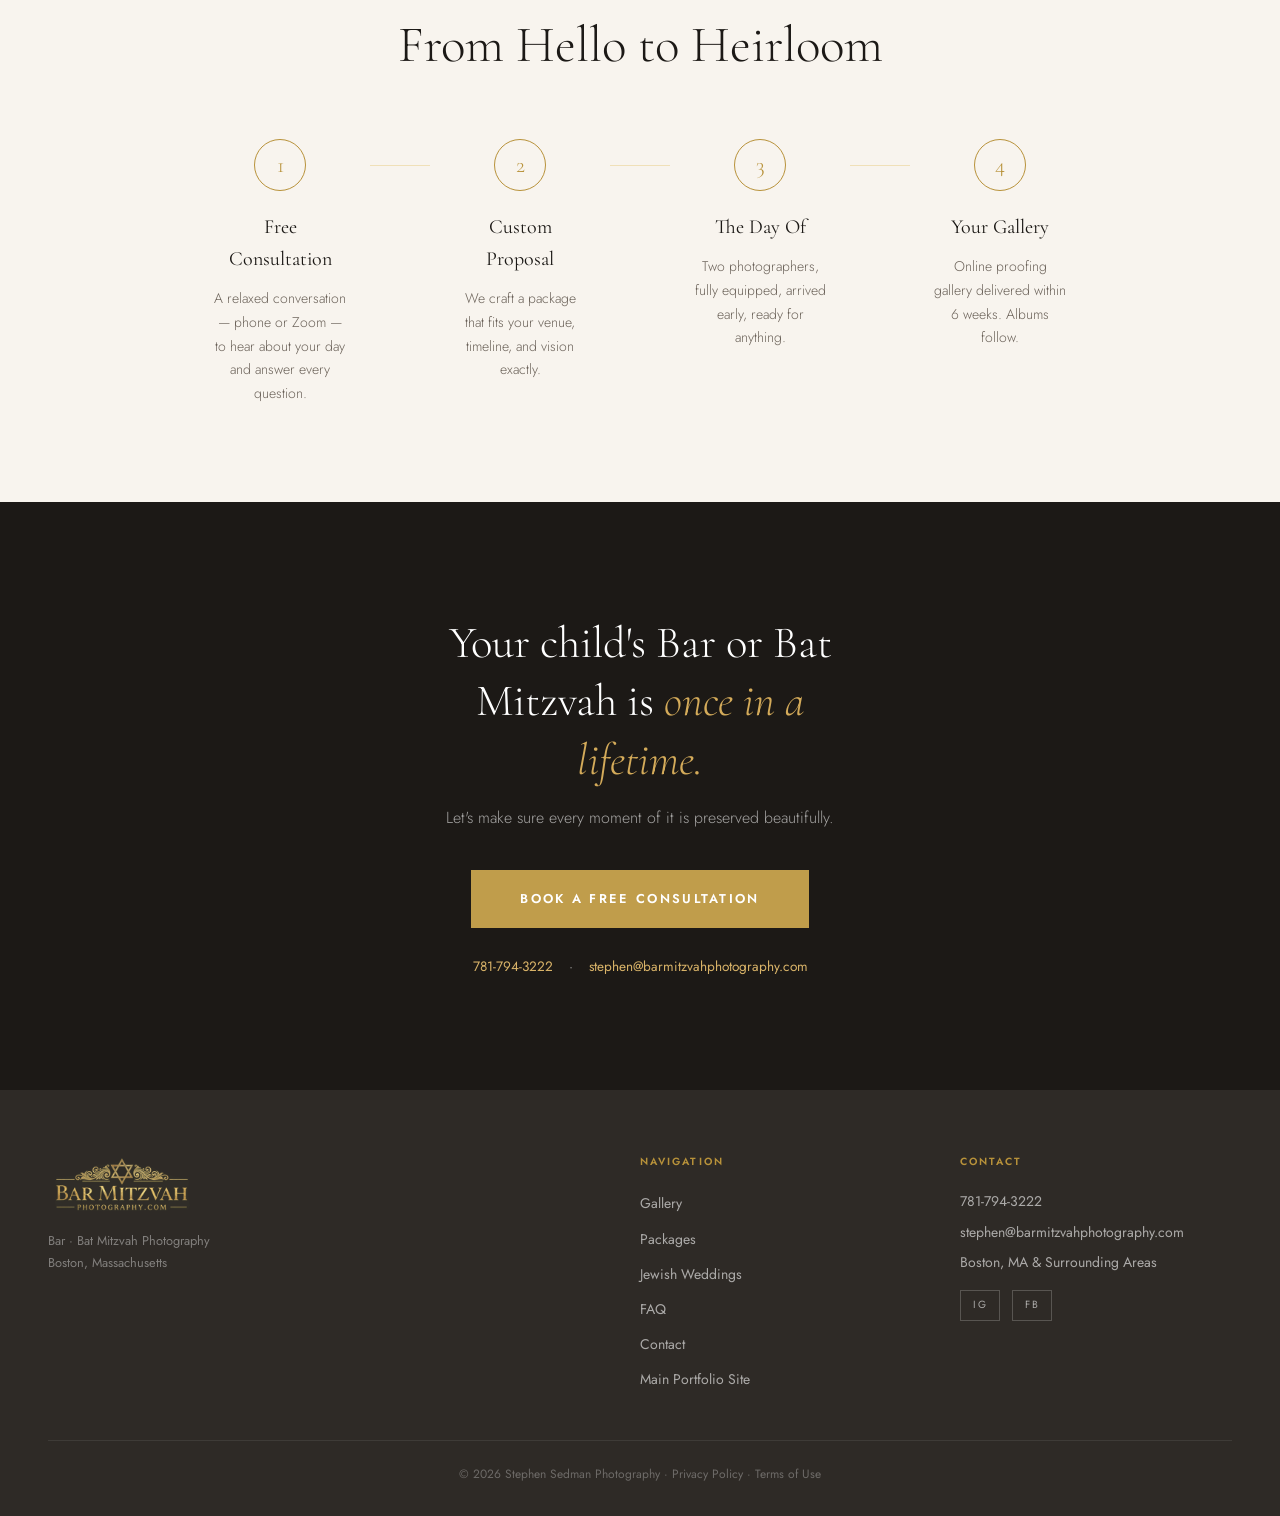
==== commit 6fc022e6: "Fix packages button to gold outline style" ====
--- a/index.html
+++ b/index.html
@@ -222,7 +222,7 @@
       <p class="section-eyebrow">Investment</p>
       <h2 class="section-title">Packages Designed for <em>Your Day</em></h2>
       <p>Every mitzvah is different. Every family is different. Our packages are a starting point — we're happy to customize to exactly what you need.</p>
-      <a href="packages.html" class="btn btn-outline-dark" style="margin-top:2rem">View Packages &amp; Pricing</a>
+      <a href="packages.html" class="btn btn-ghost-gold" style="margin-top:2rem">View Packages &amp; Pricing</a>
     </div>
   </section>
 
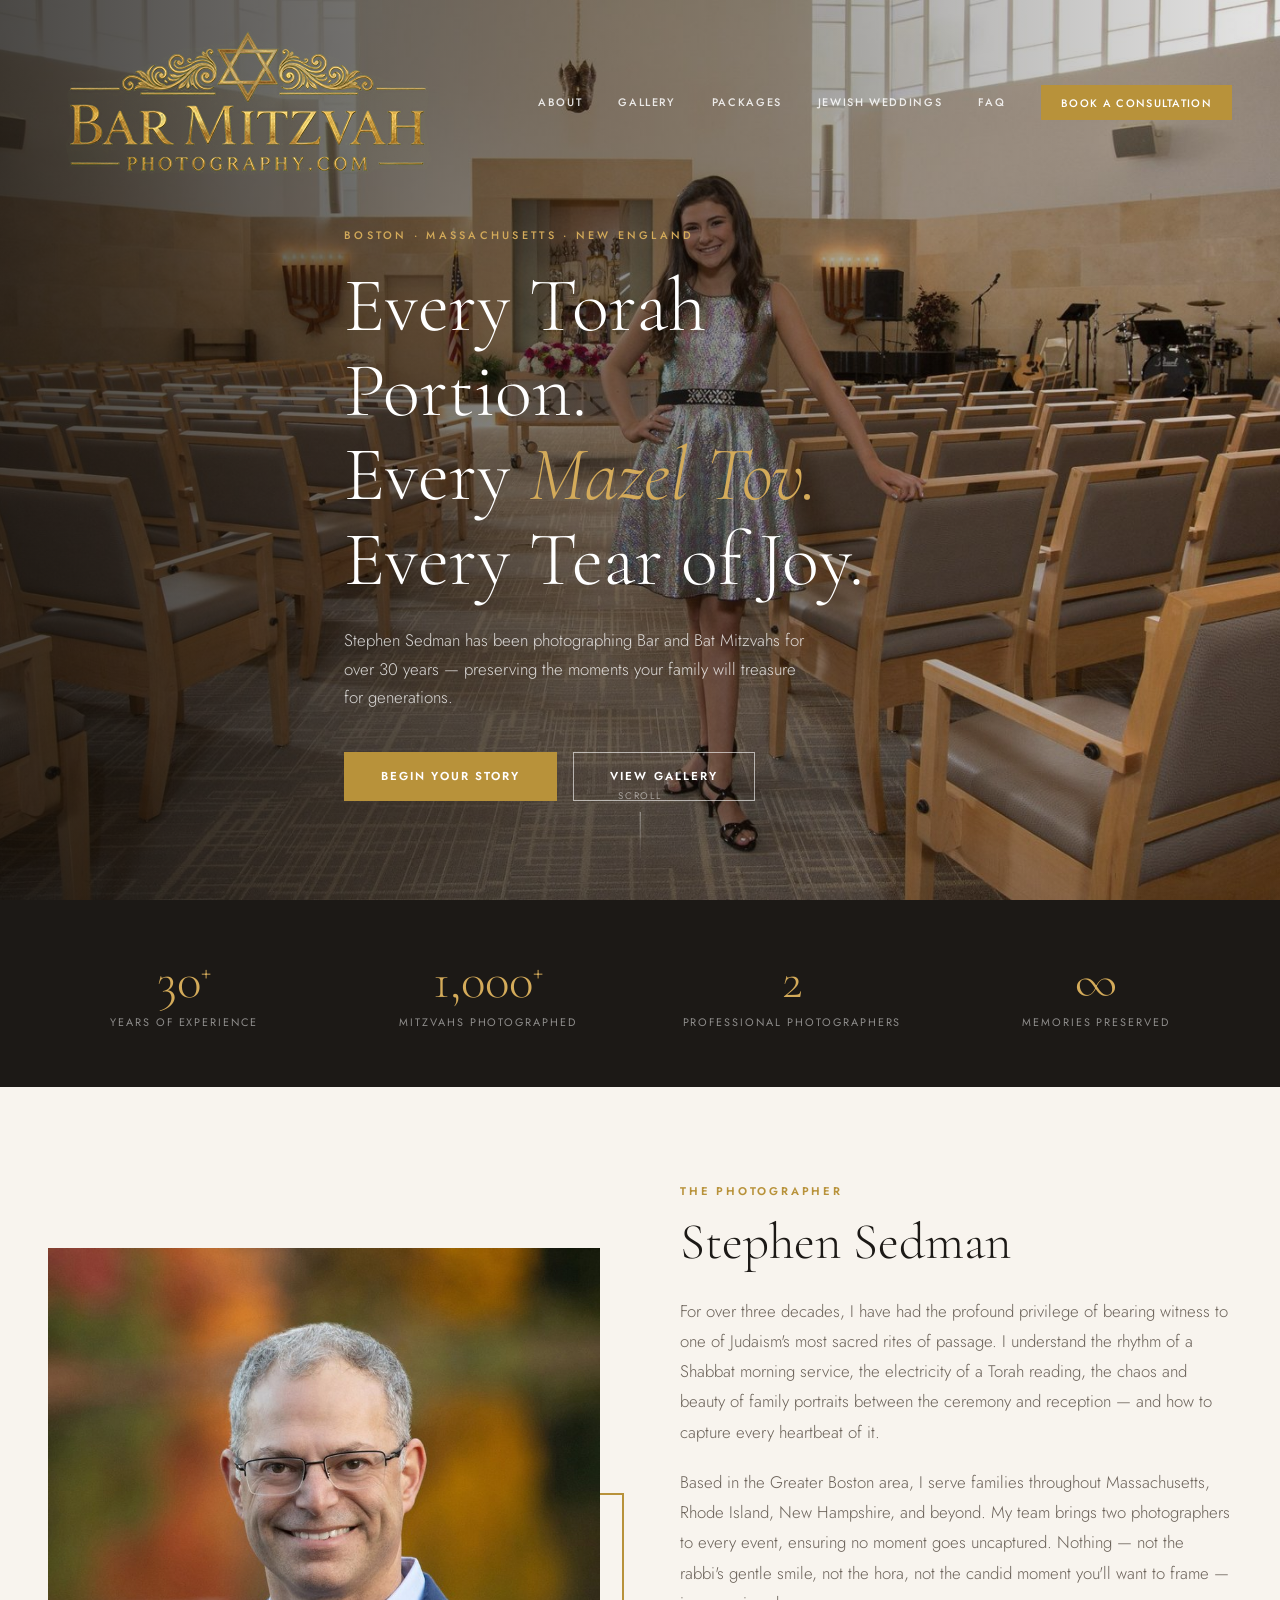
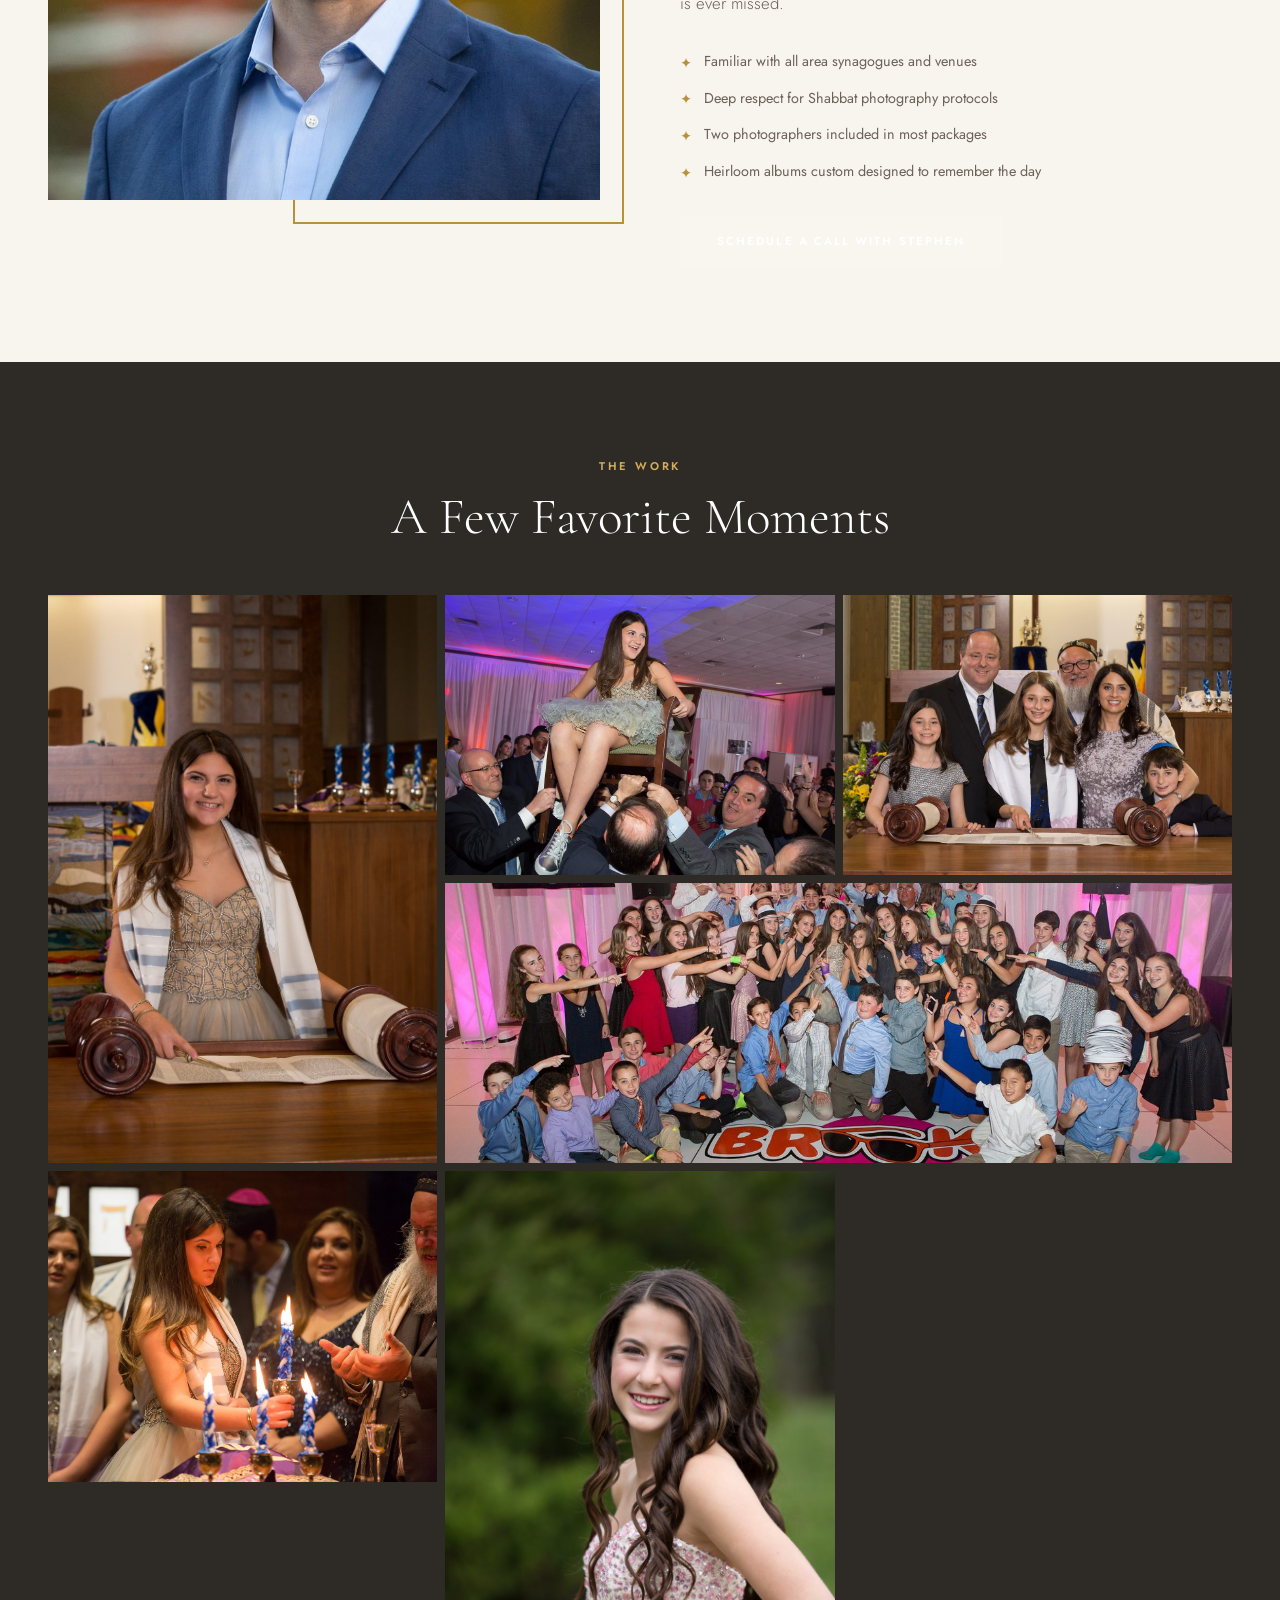
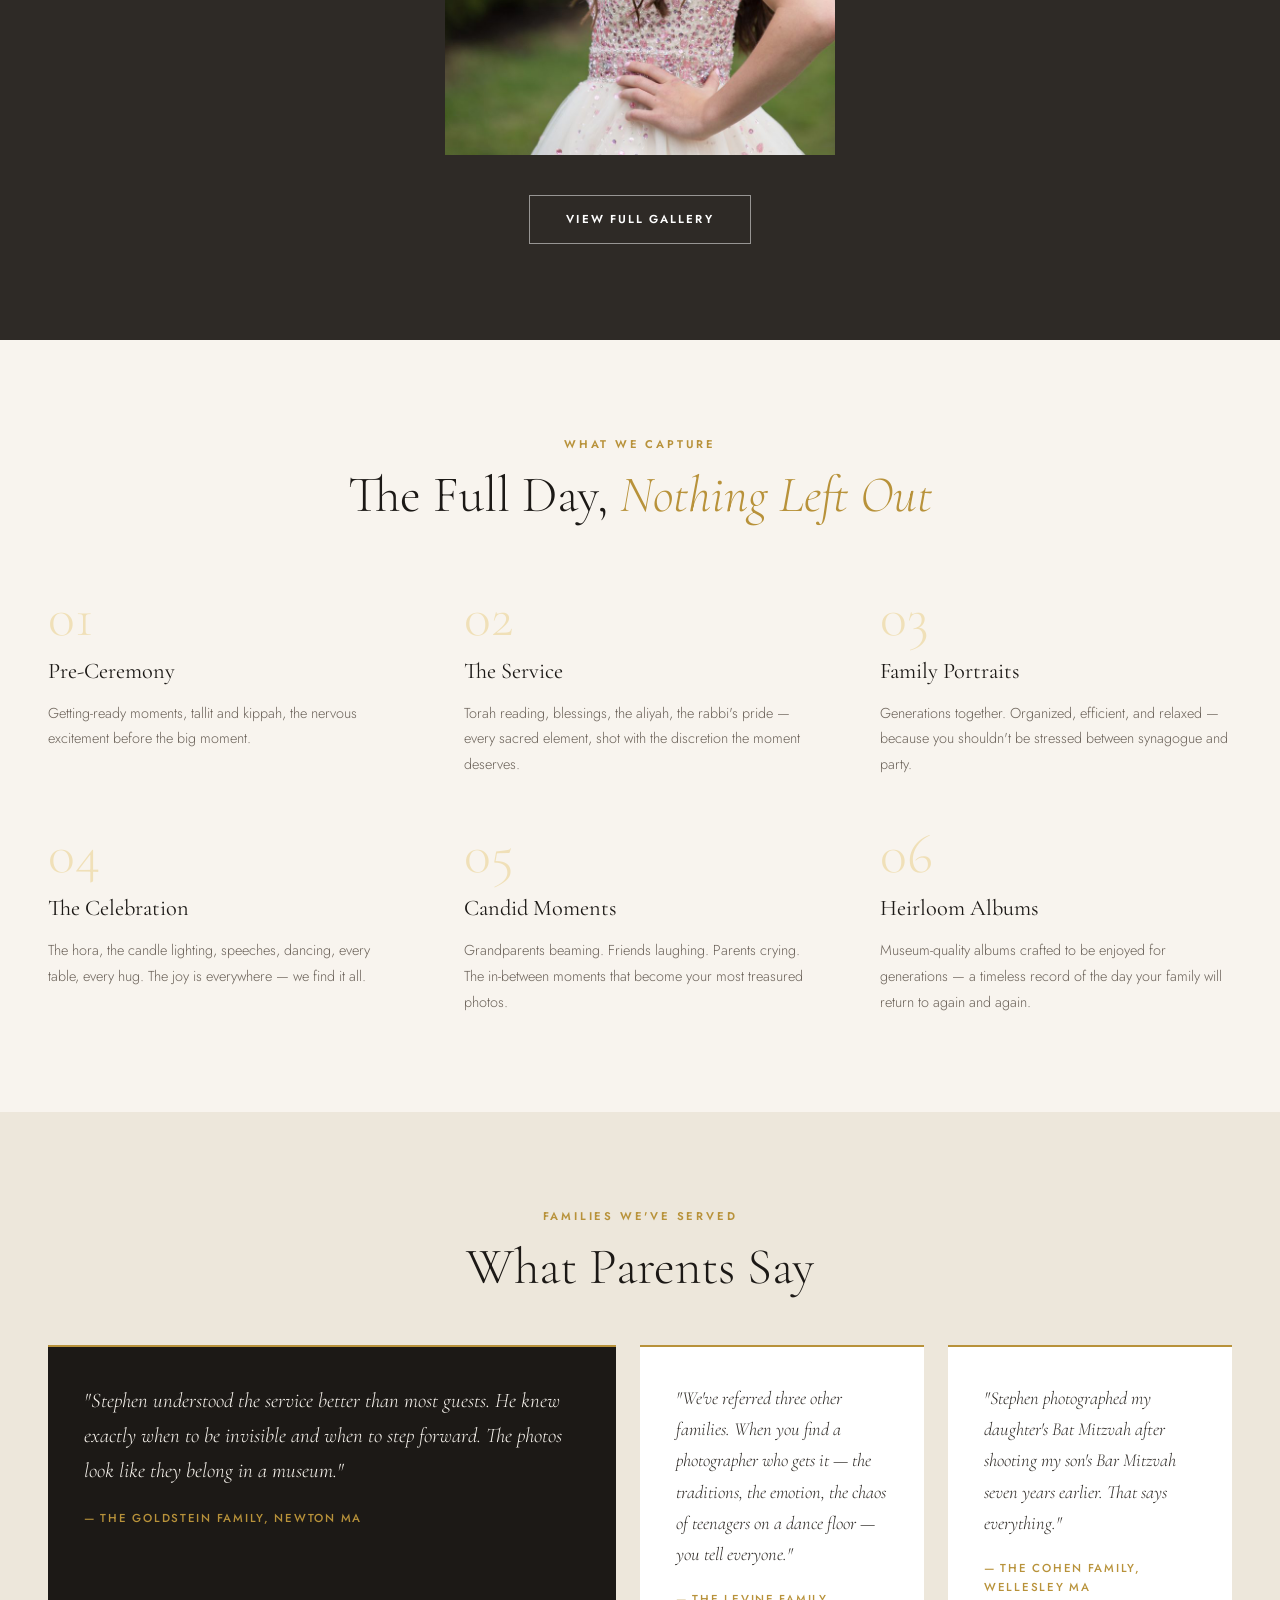
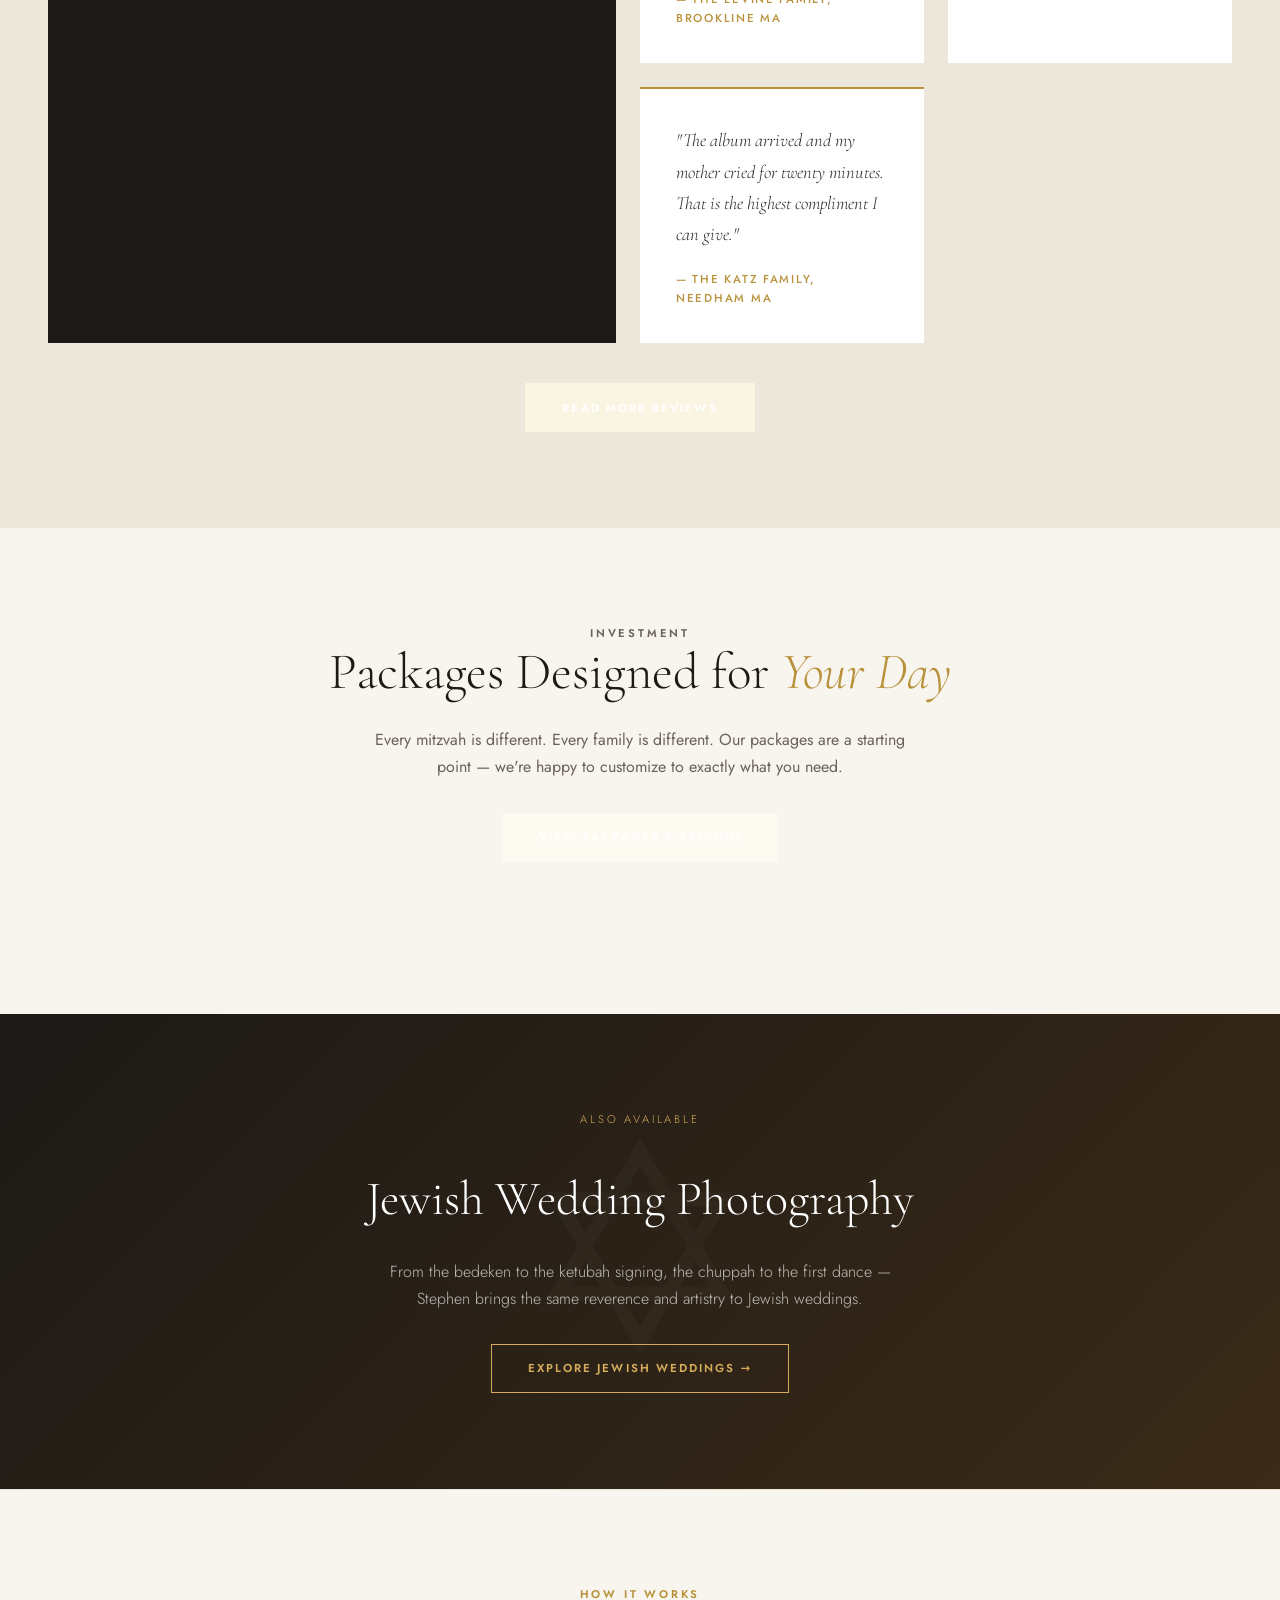
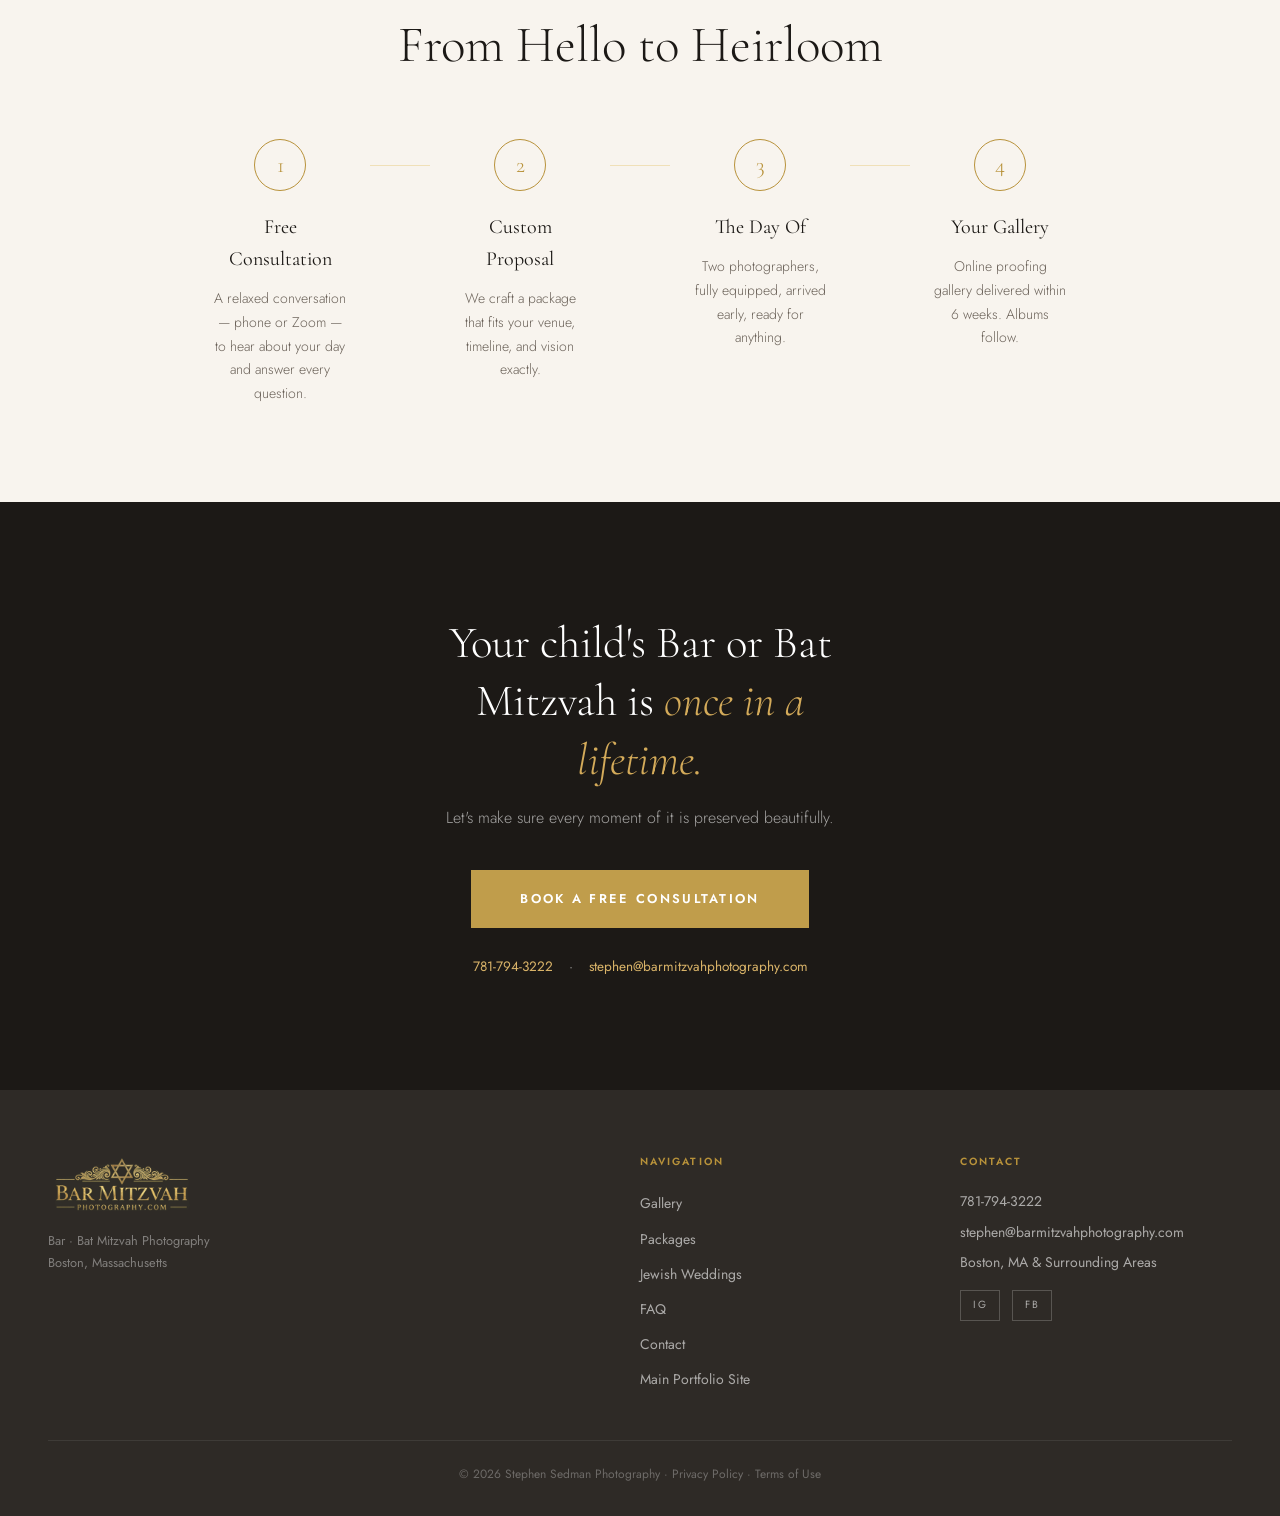
==== commit 9eaca42b: "Switch packages button to solid gold primary style" ====
--- a/index.html
+++ b/index.html
@@ -222,7 +222,7 @@
       <p class="section-eyebrow">Investment</p>
       <h2 class="section-title">Packages Designed for <em>Your Day</em></h2>
       <p>Every mitzvah is different. Every family is different. Our packages are a starting point — we're happy to customize to exactly what you need.</p>
-      <a href="packages.html" class="btn btn-ghost-gold" style="margin-top:2rem">View Packages &amp; Pricing</a>
+      <a href="packages.html" class="btn btn-primary" style="margin-top:2rem">View Packages &amp; Pricing</a>
     </div>
   </section>
 
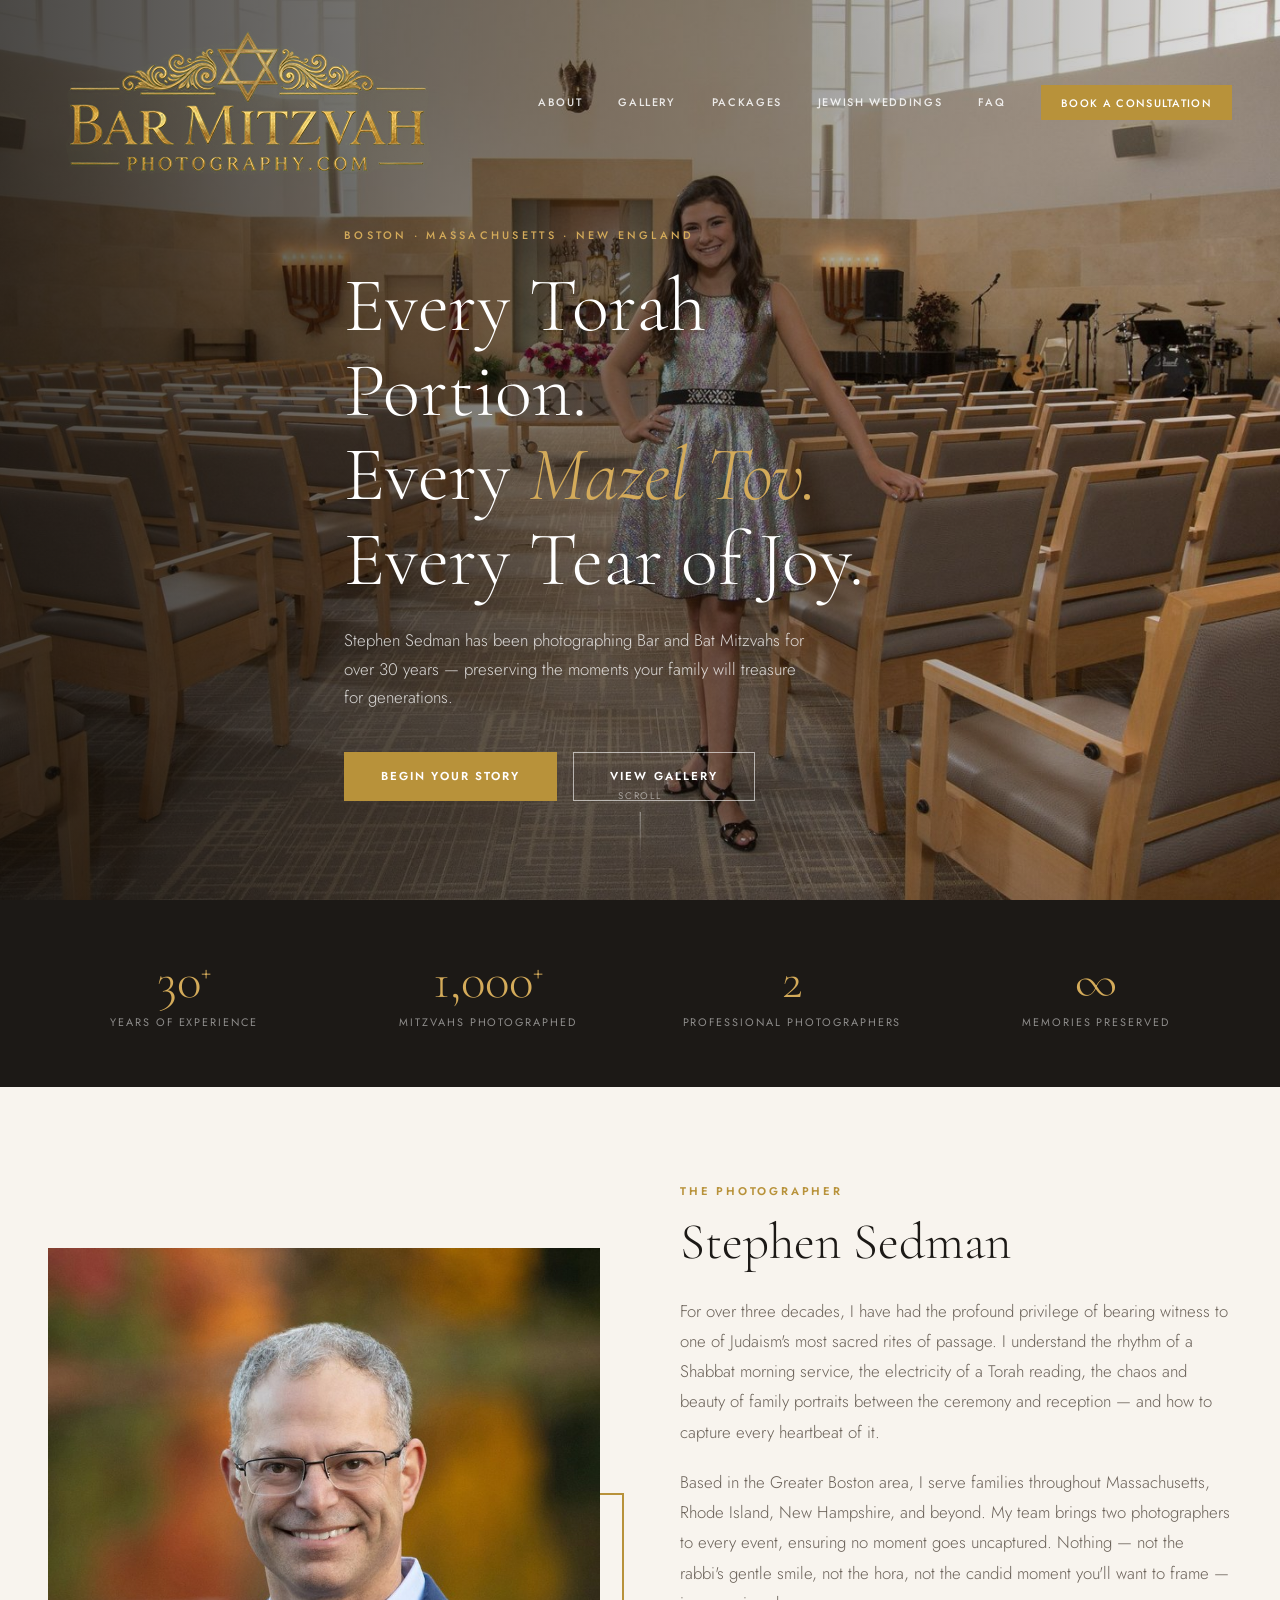
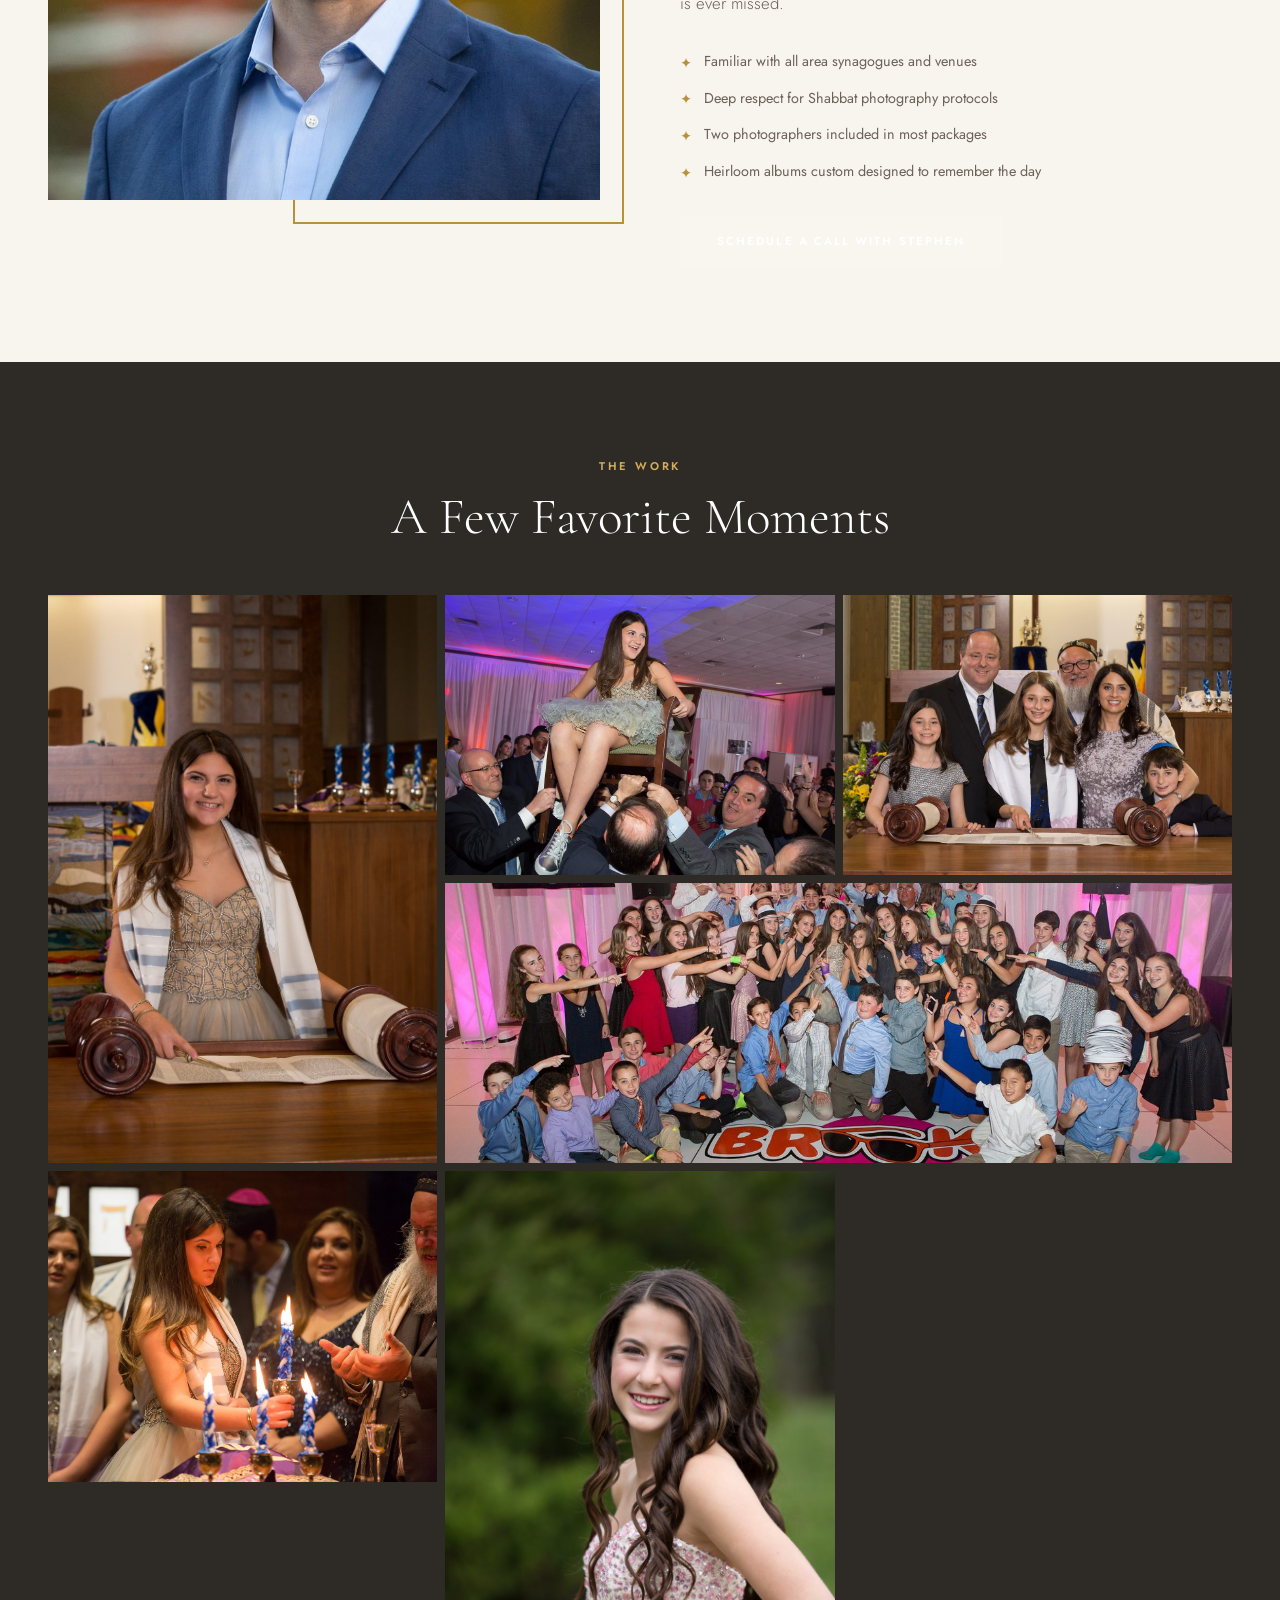
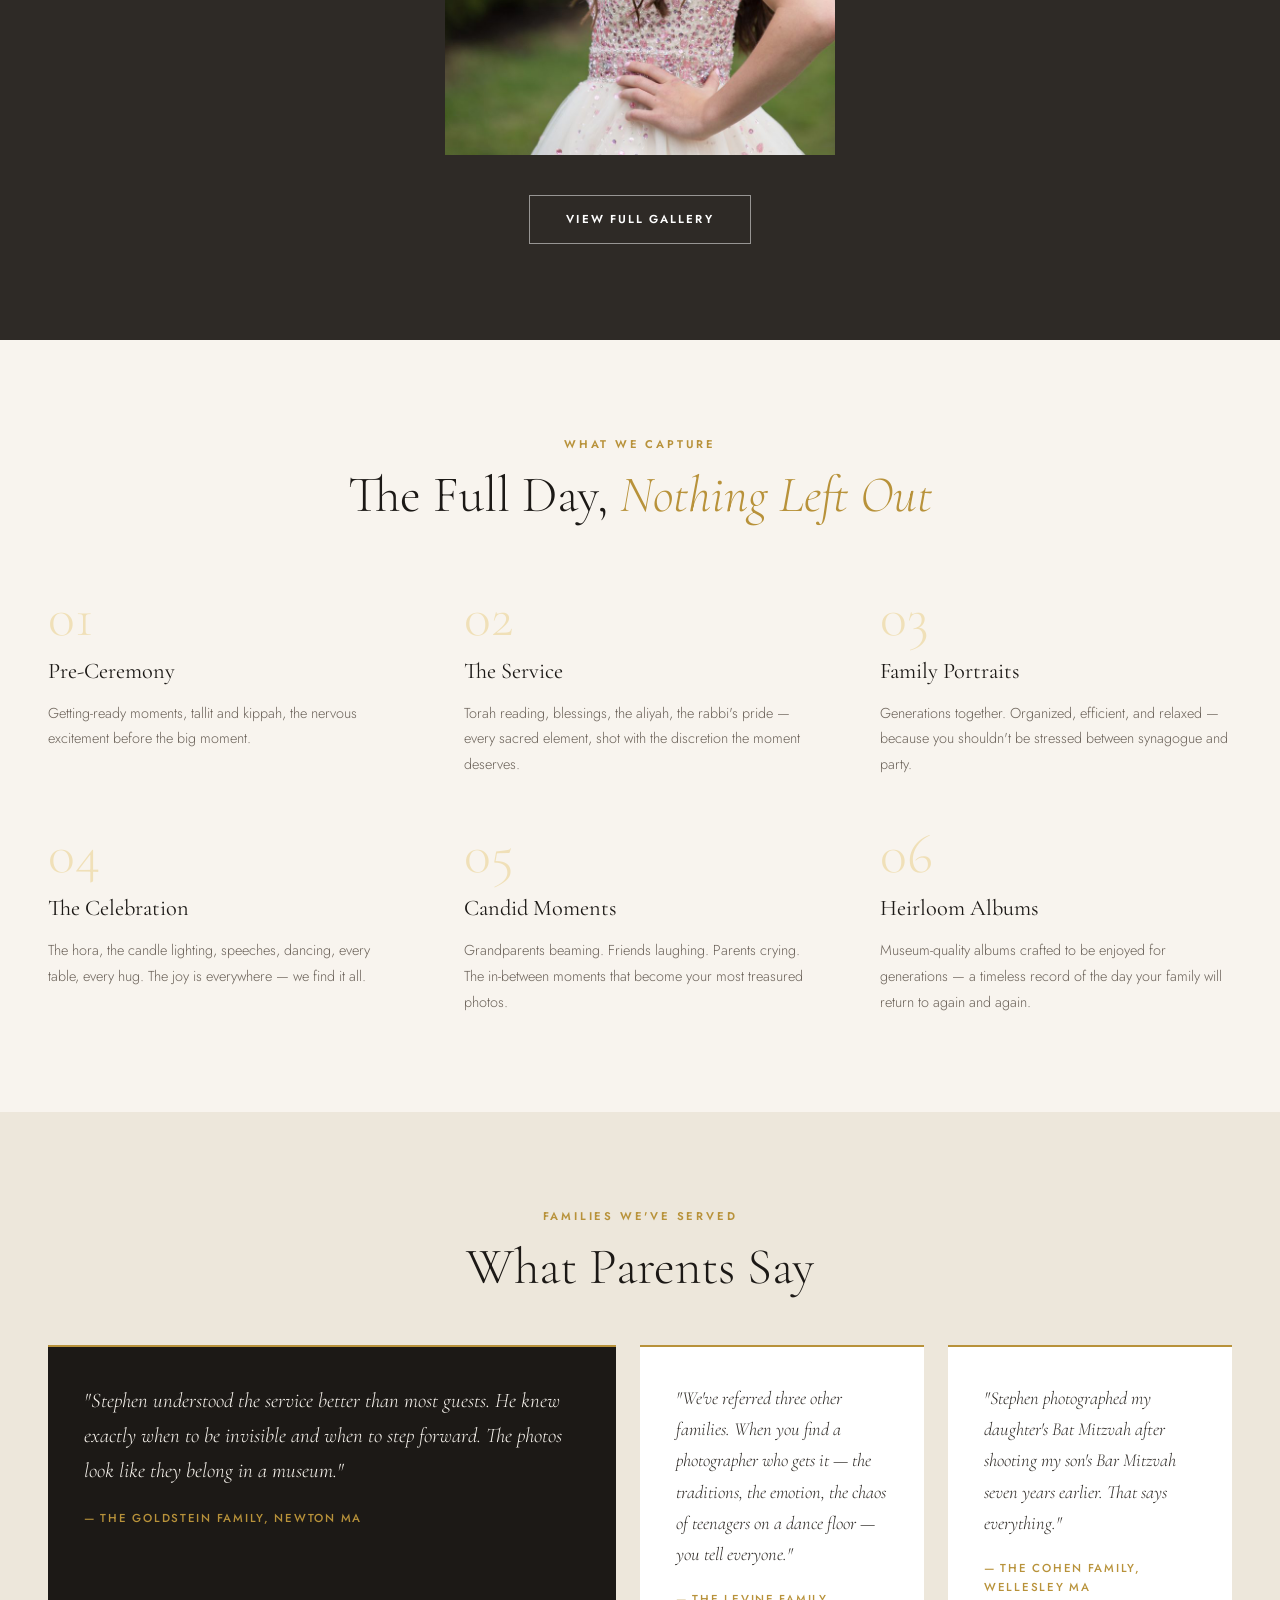
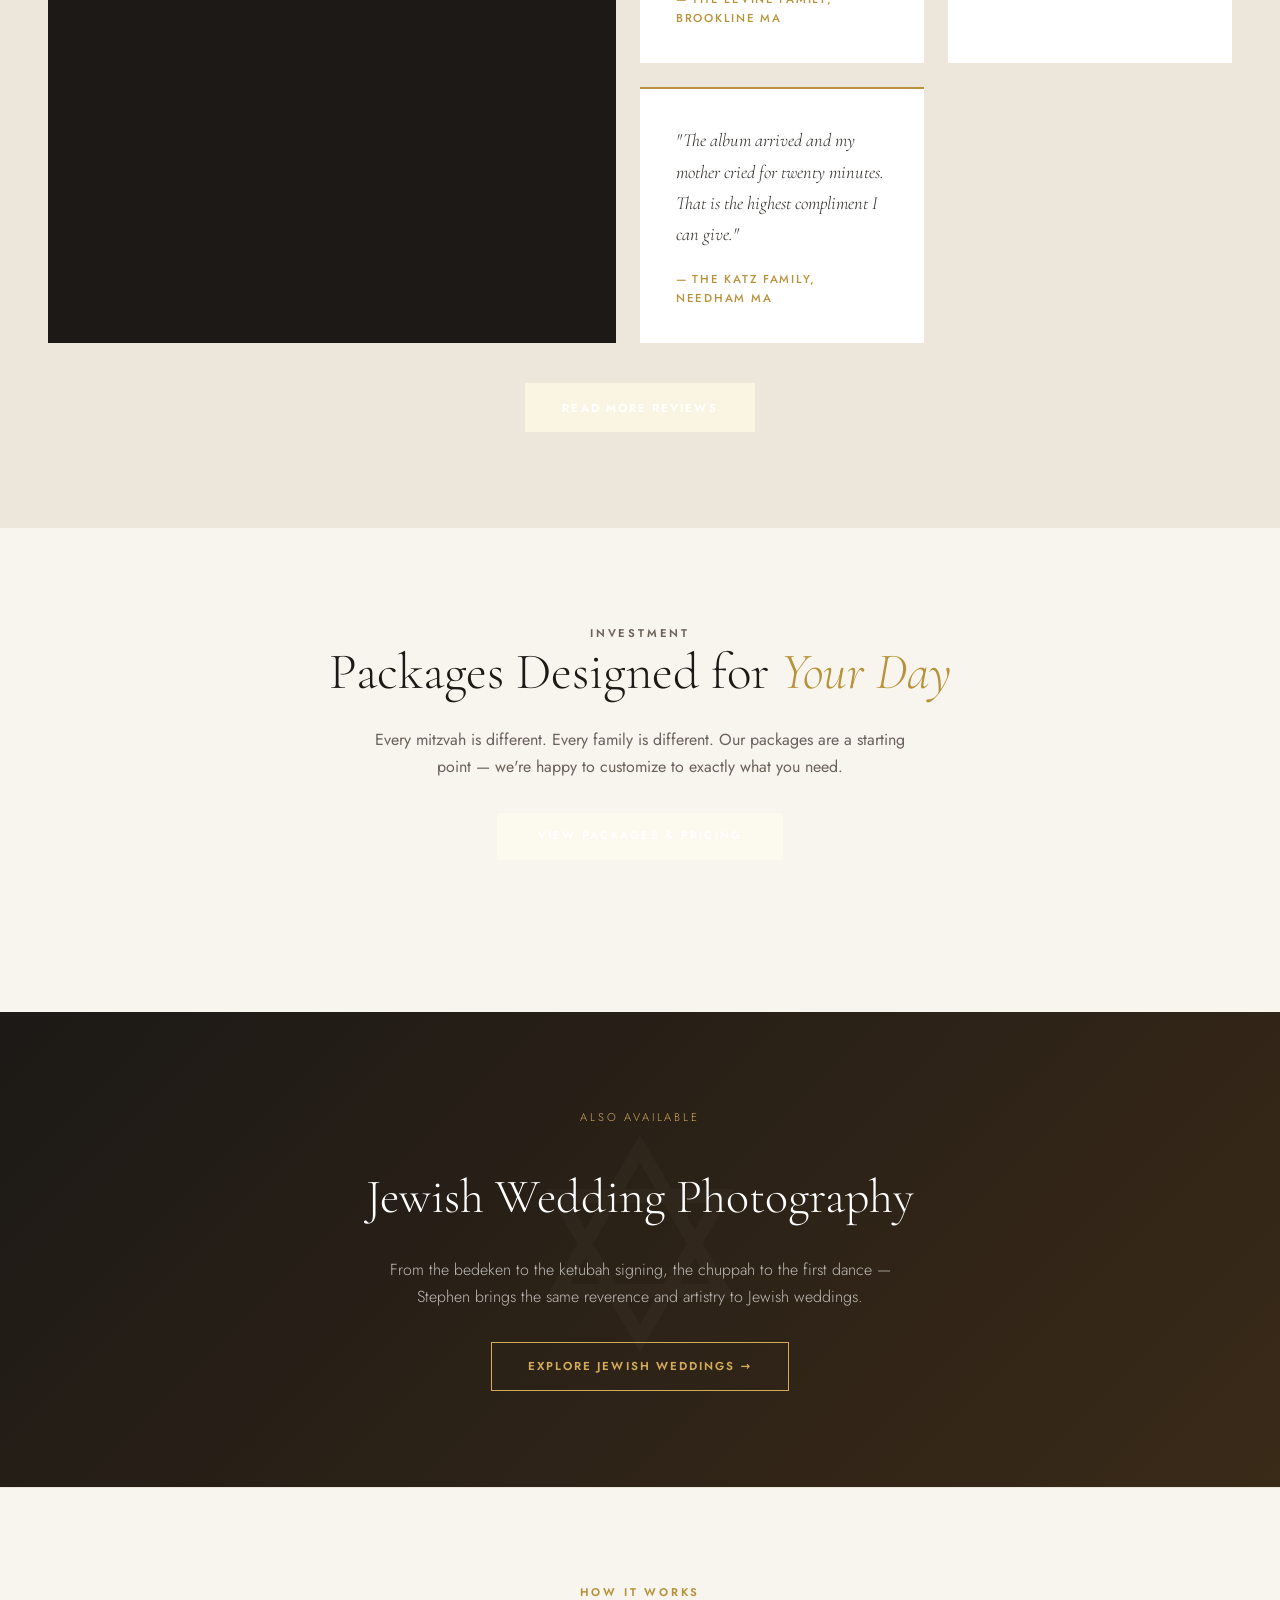
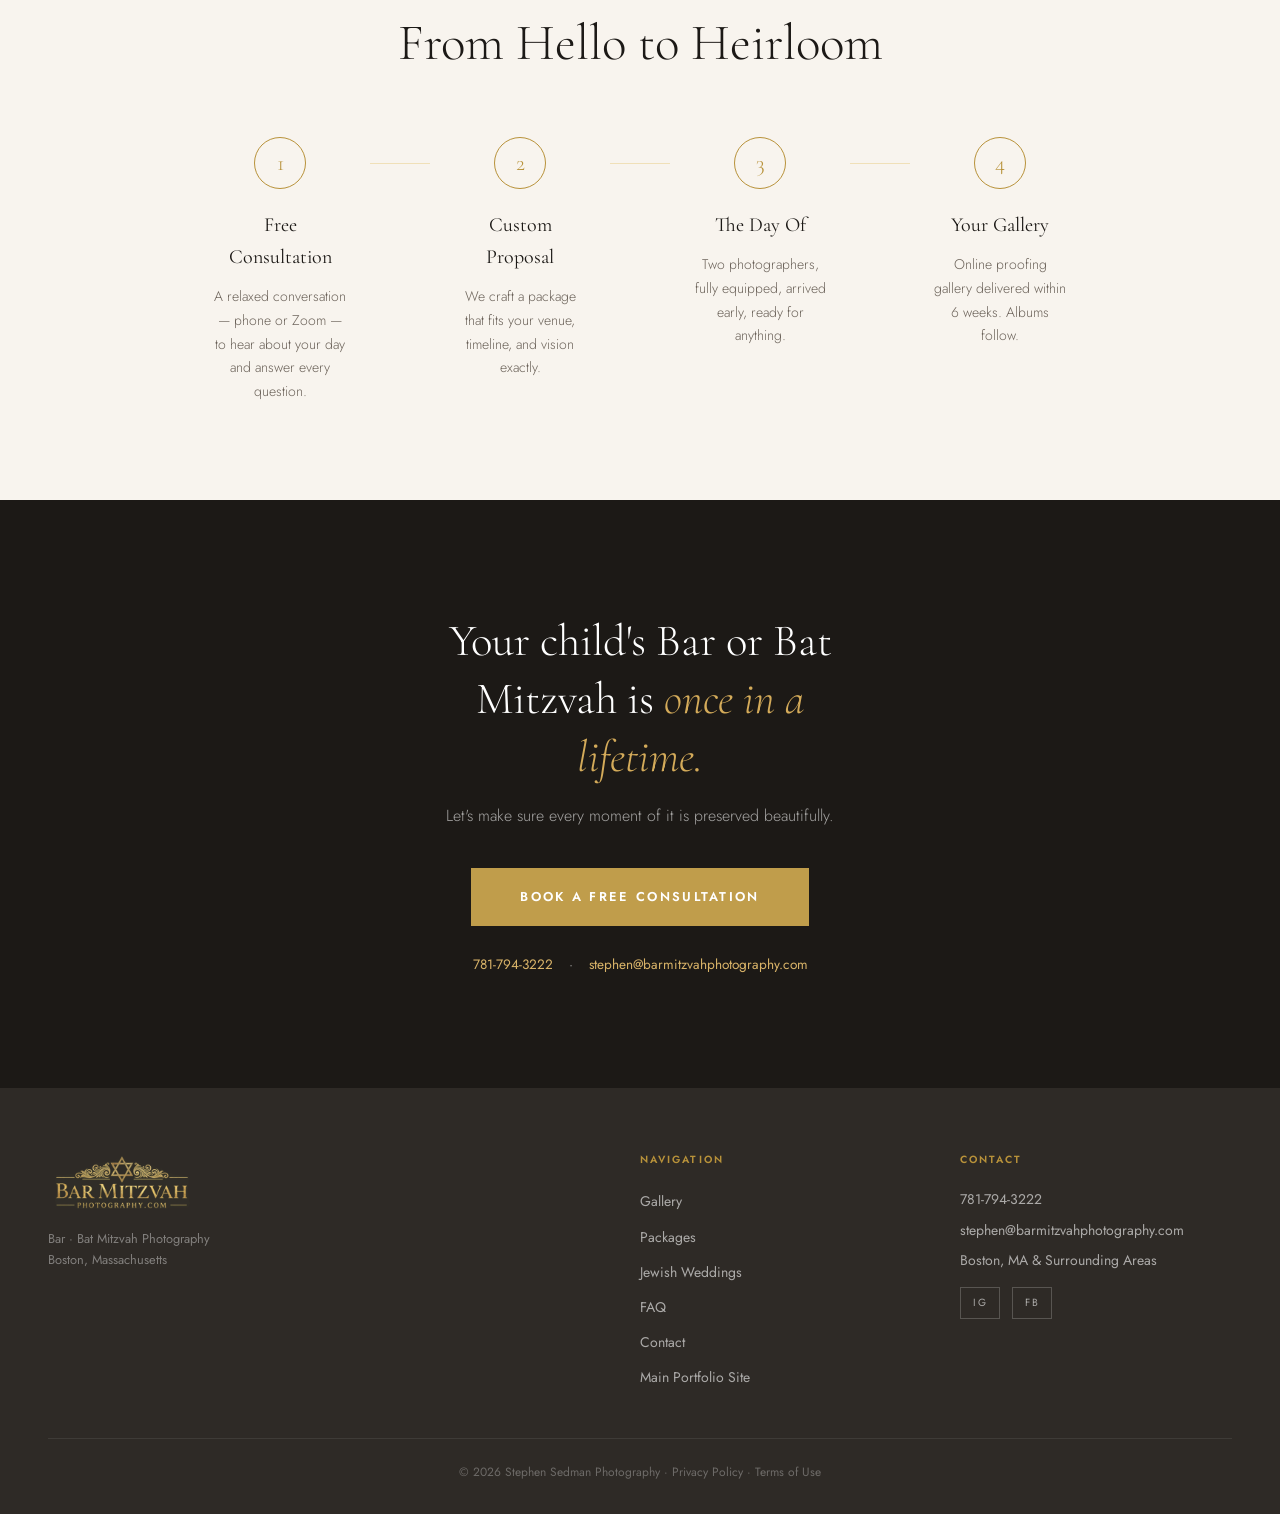
==== commit 30ee1e58: "Force button styles inline to fix visibility" ====
--- a/index.html
+++ b/index.html
@@ -222,7 +222,7 @@
       <p class="section-eyebrow">Investment</p>
       <h2 class="section-title">Packages Designed for <em>Your Day</em></h2>
       <p>Every mitzvah is different. Every family is different. Our packages are a starting point — we're happy to customize to exactly what you need.</p>
-      <a href="packages.html" class="btn btn-primary" style="margin-top:2rem">View Packages &amp; Pricing</a>
+      <a href="packages.html" style="margin-top:2rem;display:inline-block;padding:0.85rem 2.5rem;background:#8B6914;color:#ffffff;border:1px solid #8B6914;font-family:var(--font-body);font-size:0.7rem;font-weight:600;letter-spacing:0.2em;text-transform:uppercase;text-decoration:none;cursor:pointer;">View Packages &amp; Pricing</a>
     </div>
   </section>
 
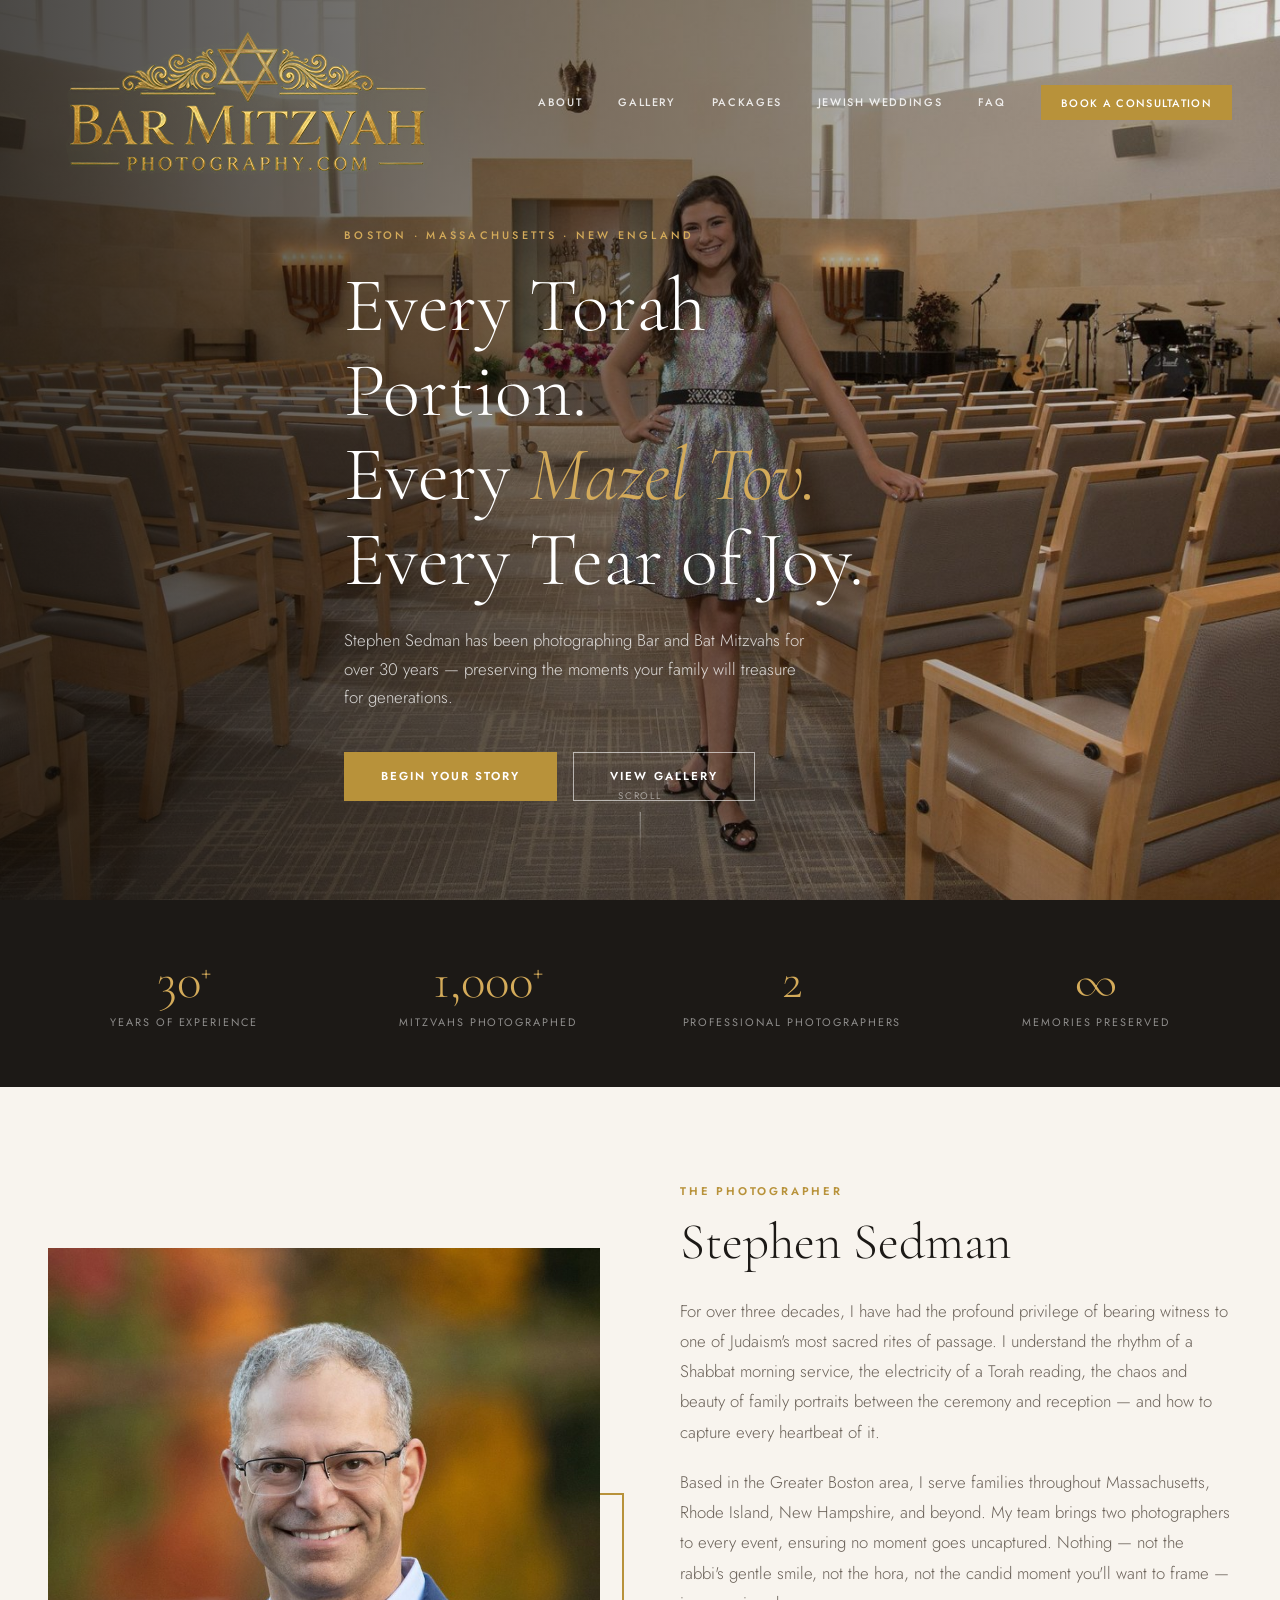
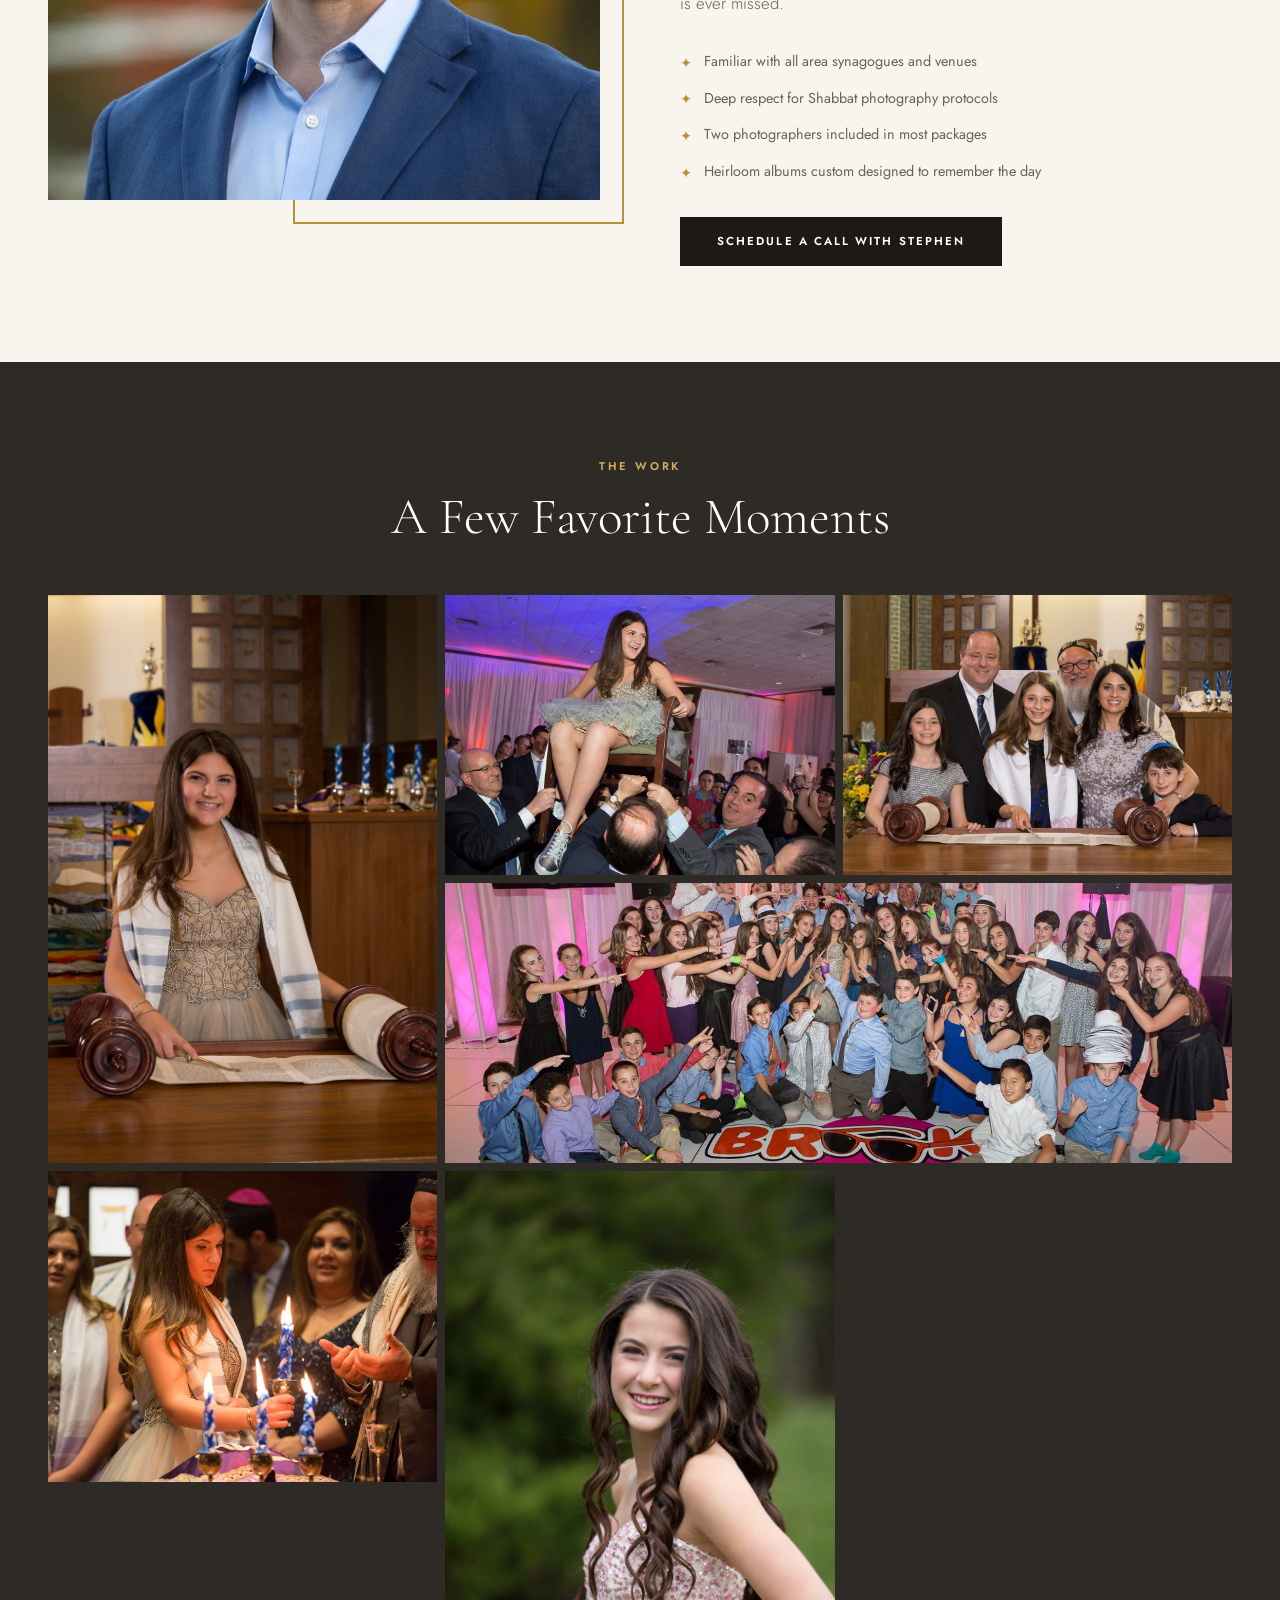
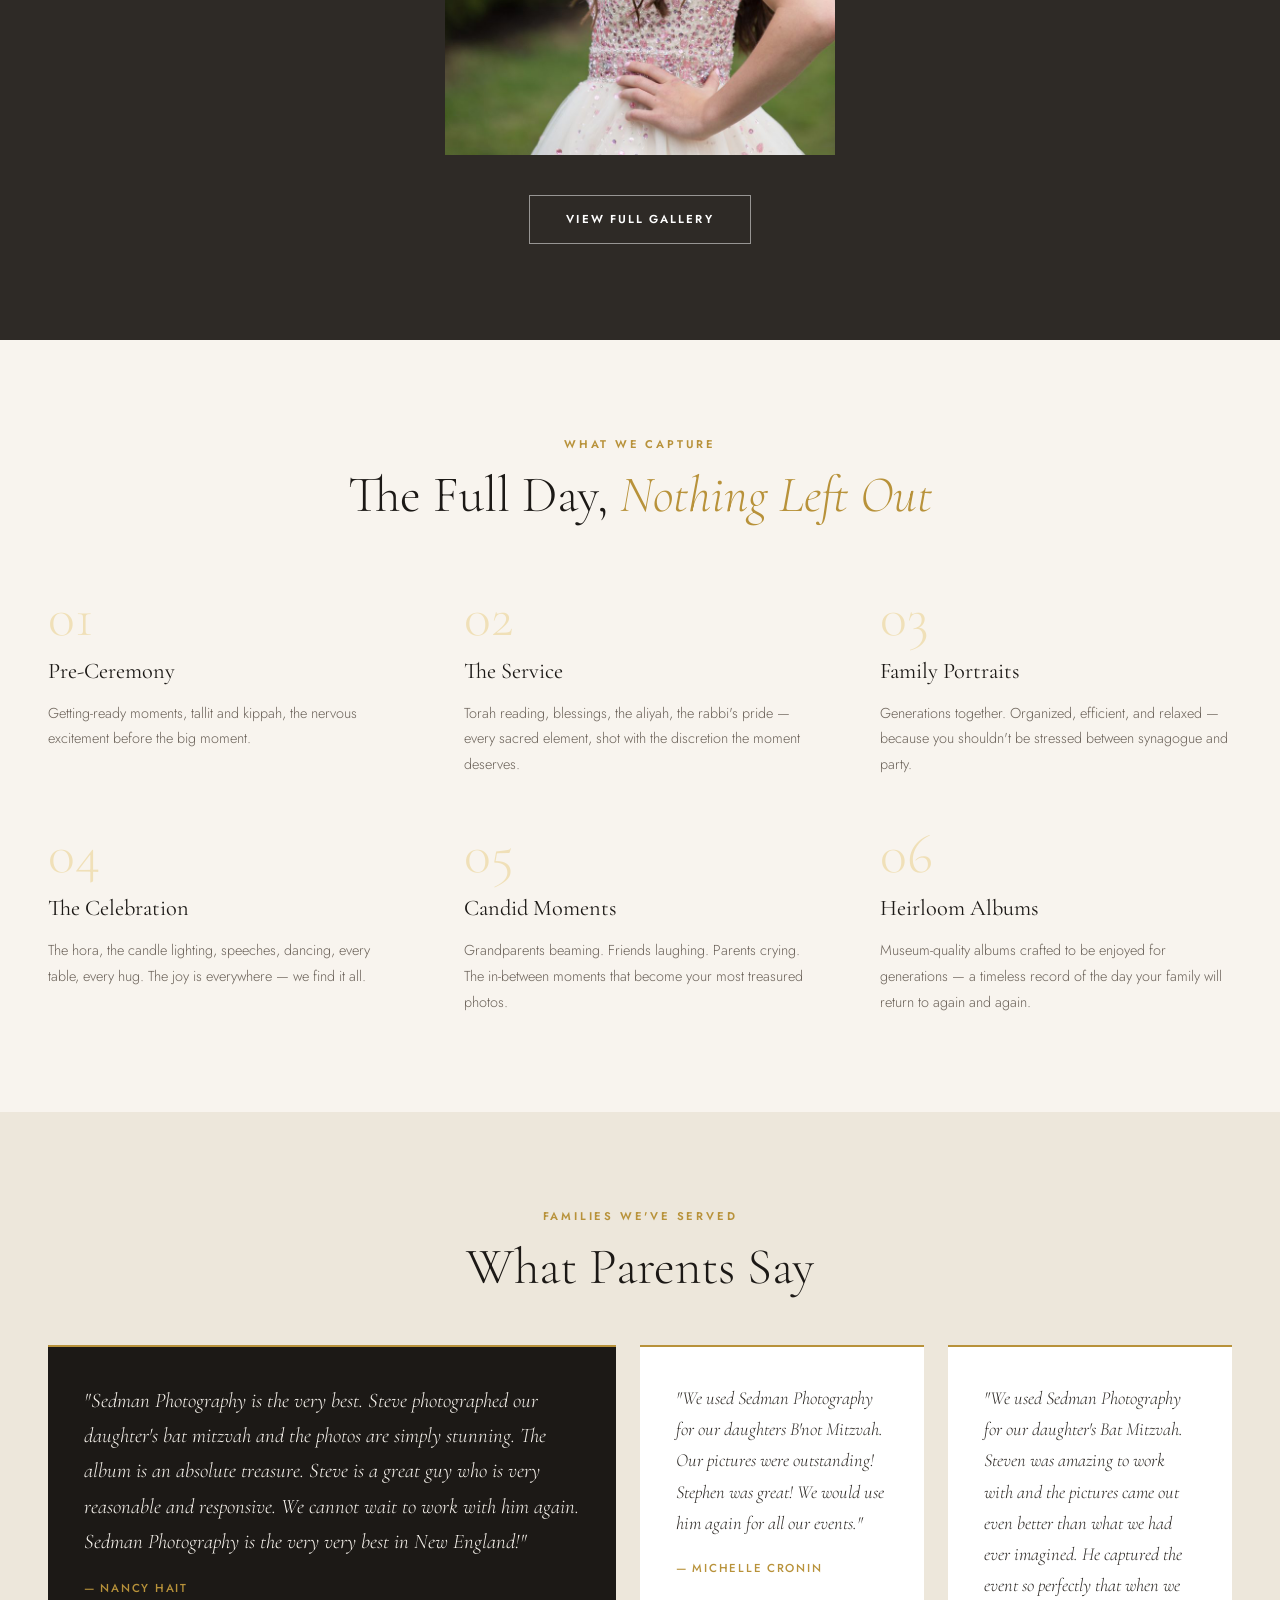
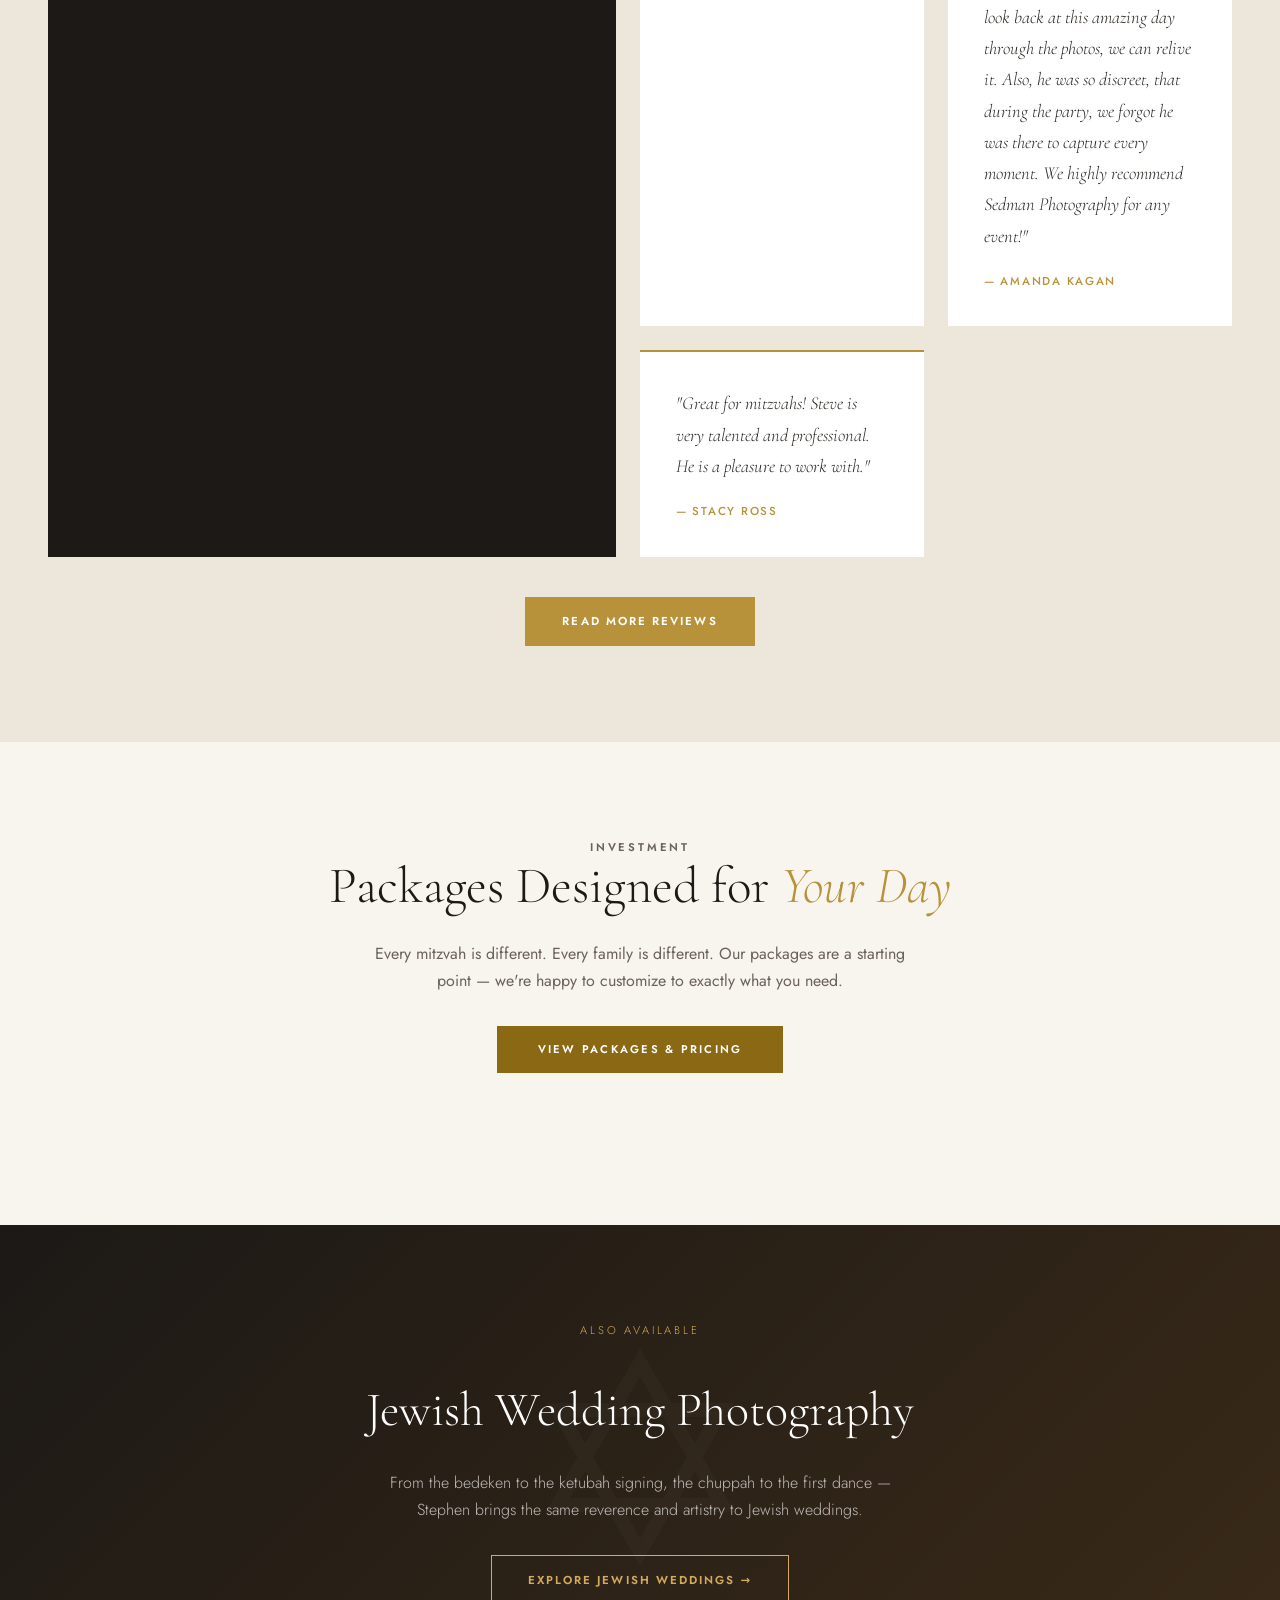
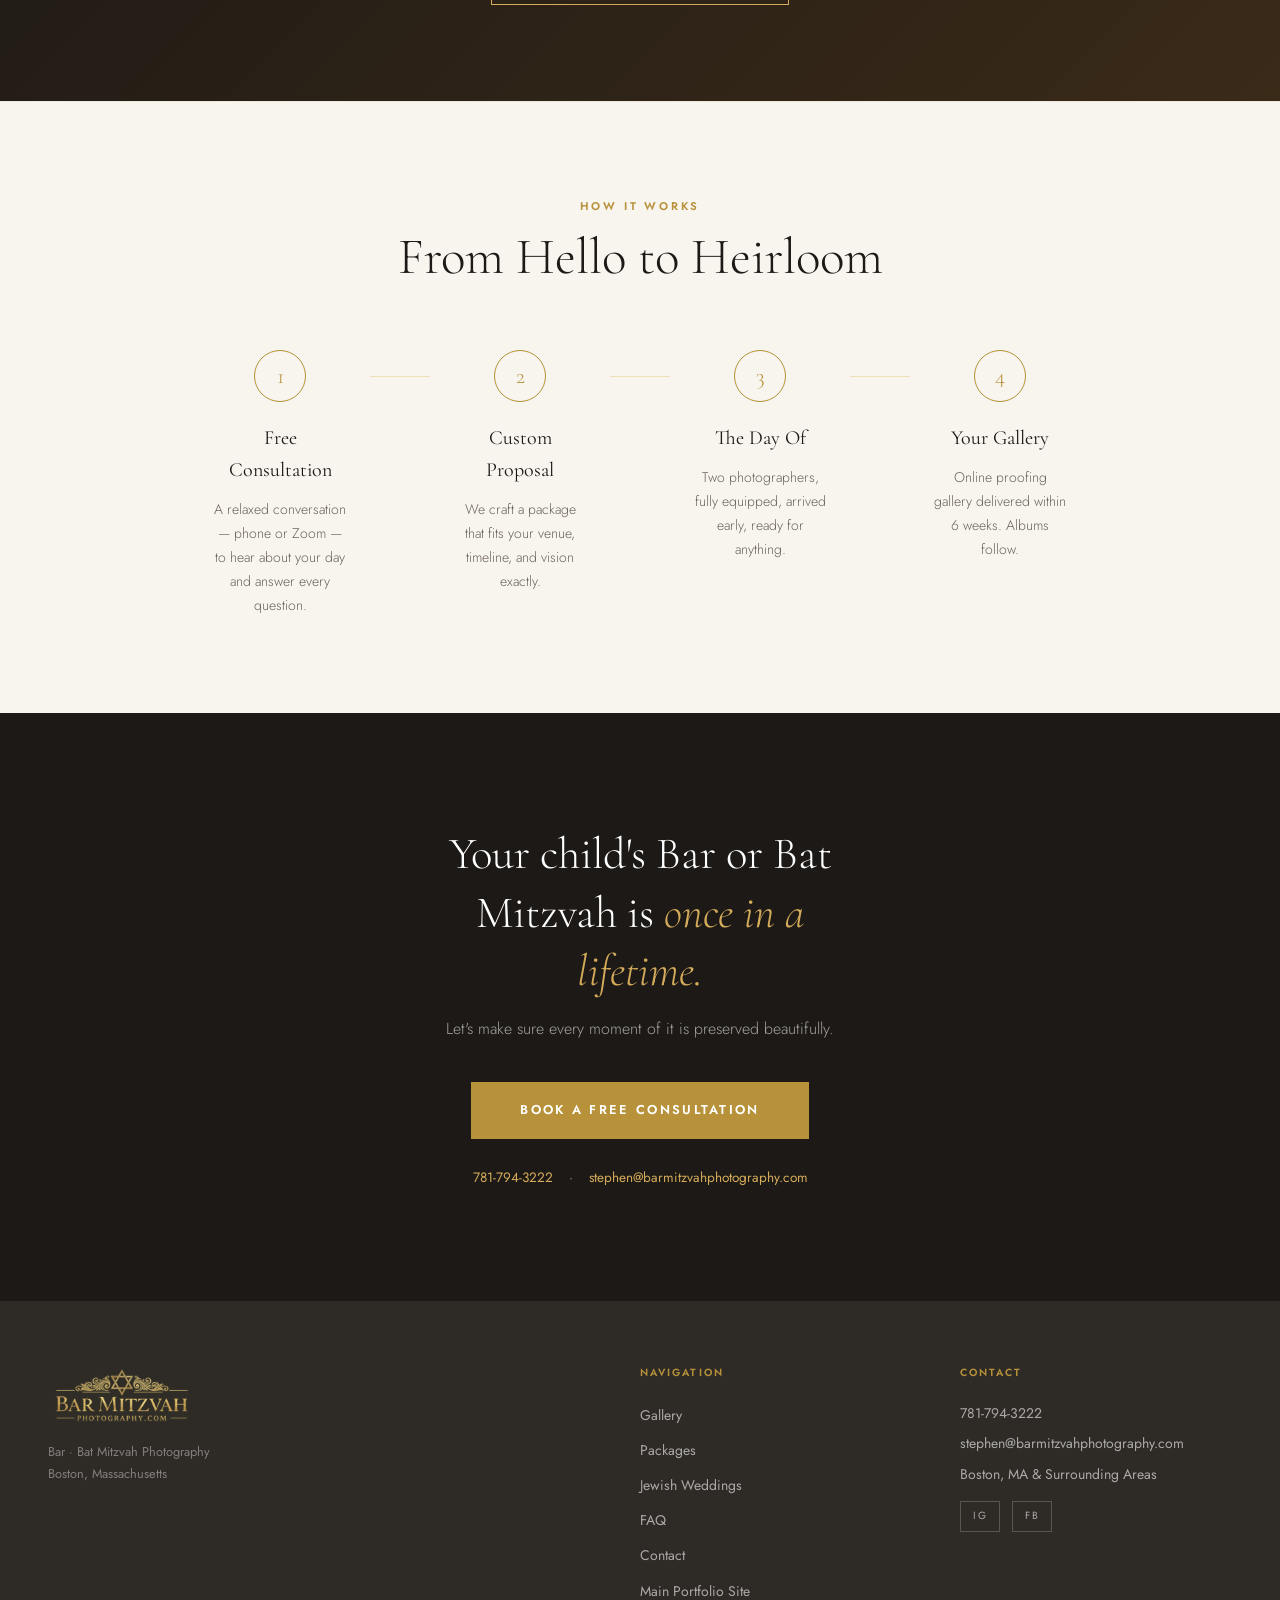
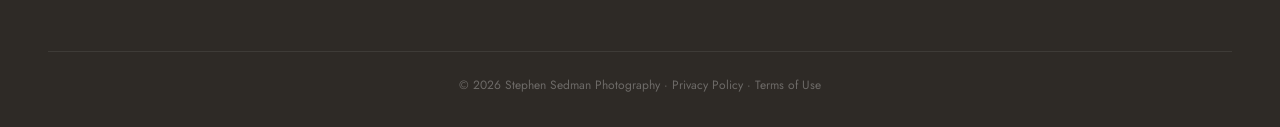
==== commit f74764f3: "Replace placeholder testimonials with real Google reviews" ====
--- a/index.html
+++ b/index.html
@@ -196,20 +196,20 @@
       <h2 class="section-title">What Parents Say</h2>
       <div class="testimonials-grid">
         <blockquote class="testimonial featured">
-          <p>"Stephen understood the service better than most guests. He knew exactly when to be invisible and when to step forward. The photos look like they belong in a museum."</p>
-          <footer>— The Goldstein Family, Newton MA</footer>
+          <p>"Sedman Photography is the very best. Steve photographed our daughter's bat mitzvah and the photos are simply stunning. The album is an absolute treasure. Steve is a great guy who is very reasonable and responsive. We cannot wait to work with him again. Sedman Photography is the very very best in New England!"</p>
+          <footer>— Nancy Hait</footer>
         </blockquote>
         <blockquote class="testimonial">
-          <p>"We've referred three other families. When you find a photographer who gets it — the traditions, the emotion, the chaos of teenagers on a dance floor — you tell everyone."</p>
-          <footer>— The Levine Family, Brookline MA</footer>
+          <p>"We used Sedman Photography for our daughters B'not Mitzvah. Our pictures were outstanding! Stephen was great! We would use him again for all our events."</p>
+          <footer>— Michelle Cronin</footer>
         </blockquote>
         <blockquote class="testimonial">
-          <p>"Stephen photographed my daughter's Bat Mitzvah after shooting my son's Bar Mitzvah seven years earlier. That says everything."</p>
-          <footer>— The Cohen Family, Wellesley MA</footer>
+          <p>"We used Sedman Photography for our daughter's Bat Mitzvah. Steven was amazing to work with and the pictures came out even better than what we had ever imagined. He captured the event so perfectly that when we look back at this amazing day through the photos, we can relive it. Also, he was so discreet, that during the party, we forgot he was there to capture every moment. We highly recommend Sedman Photography for any event!"</p>
+          <footer>— Amanda Kagan</footer>
         </blockquote>
         <blockquote class="testimonial">
-          <p>"The album arrived and my mother cried for twenty minutes. That is the highest compliment I can give."</p>
-          <footer>— The Katz Family, Needham MA</footer>
+          <p>"Great for mitzvahs! Steve is very talented and professional. He is a pleasure to work with."</p>
+          <footer>— Stacy Ross</footer>
         </blockquote>
       </div>
       <a href="contact.html" class="btn btn-primary" style="margin-top:2.5rem">Read More Reviews</a>
--- a/styles/main.css
+++ b/styles/main.css
@@ -36,7 +36,7 @@
 }
 
 img { display: block; max-width: 100%; }
-a { color: inherit; text-decoration: none;   mix-blend-mode: screen;
+a { color: inherit; text-decoration: none;
 }
 ul { list-style: none; }
 
@@ -622,6 +622,8 @@
   text-align: center;
   margin-bottom: 3.5rem;
 }
+
+.packages-intro a { color: var(--white) !important; }
 
 .packages-intro p {
   max-width: 55ch;
@@ -971,3 +973,9 @@
   .gallery-preview { padding: 4rem 1.5rem; }
   .jewish-weddings-cta { padding: 4rem 1.5rem; }
 }
+
+.packages-intro a.btn {
+  color: #ffffff !important;
+  background: #8B6914 !important;
+  border-color: #8B6914 !important;
+}
